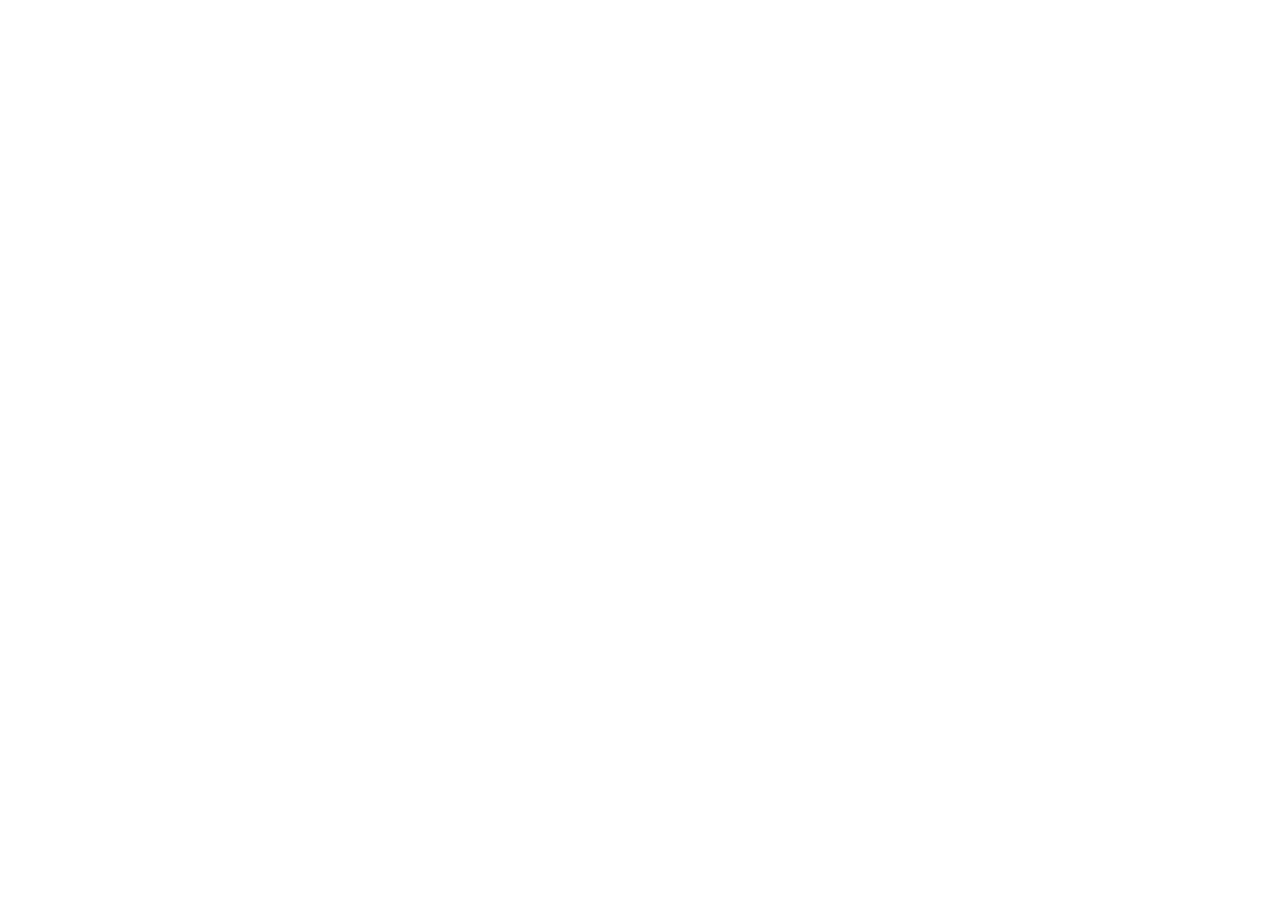
==== index.html @ 88cebae1 "Add lang tags for pages" ====
<!DOCTYPE HTML>
<html lang="en">
	<head>
		<meta charset="UTF-8">
		<link rel="stylesheet" href="https://fonts.googleapis.com/css?family=Work+Sans">
		<meta name="viewport" content="width=device-width, initial-scale=1.0">
		<link rel="shortcut icon" type="image/x-icon" href="/favicon.ico">
		<meta name="keywords" content="Eetu, Rantanen, Eetu Rantanen">
		<meta name="description" content="Sivustoa rakennetaan / Under construction">
		<meta name="author" content="Eetu Rantanen">
		<title>Eetu Rantanen</title>

		<style>
			html, body {
				font-family: 'Work Sans', sans-serif;
				text-align: center;
				color: black;
				height: 100%;
				margin: 0;
			}

			p {
				size: 20px;
			}

			h1 {
				size: 60px;
			}

			img {
				width: 100%;
				max-width: 512px;
			}

			.full-height {
				position: relative;
				height: 100%;
				margin: 0px auto;
			}

			.center {
				position: absolute;
				width: 100%;
				top: 50%;
				left: 50%;
				transform: translate(-50%,-50%);
			}
		</style>
	</head>

	<body>
		<script>
			// Direct all users whose browser isn't set to Finnish to the English language version of the site.
			const lang = (navigator.language.toLowerCase().substring(0,2) === "fi" ? "fi" : "en")
			location.replace("https://www.erantanen.com/" + lang + "/")
		</script>
		<noscript>
			<!-- If the user disabled JavaScript and doesn't get redirected, then show the rest of the page. -->
			<div class="full-height">
				<div class="center">
					<h1>We'll be right back up!</h1>
					<p>You seem to have JavaScript disabled. Please enable it to fully use this site.</p>
					<p>Proceed to <a href="https://www.erantanen.com/en/">English version</a> or <a href="https://www.erantanen.com/en/">Finnish version</a> of the page.</p>
					<img src="/img/temp.png" alt="logo">
				</div>
			</div>
		</noscript>
	</body>
</html>
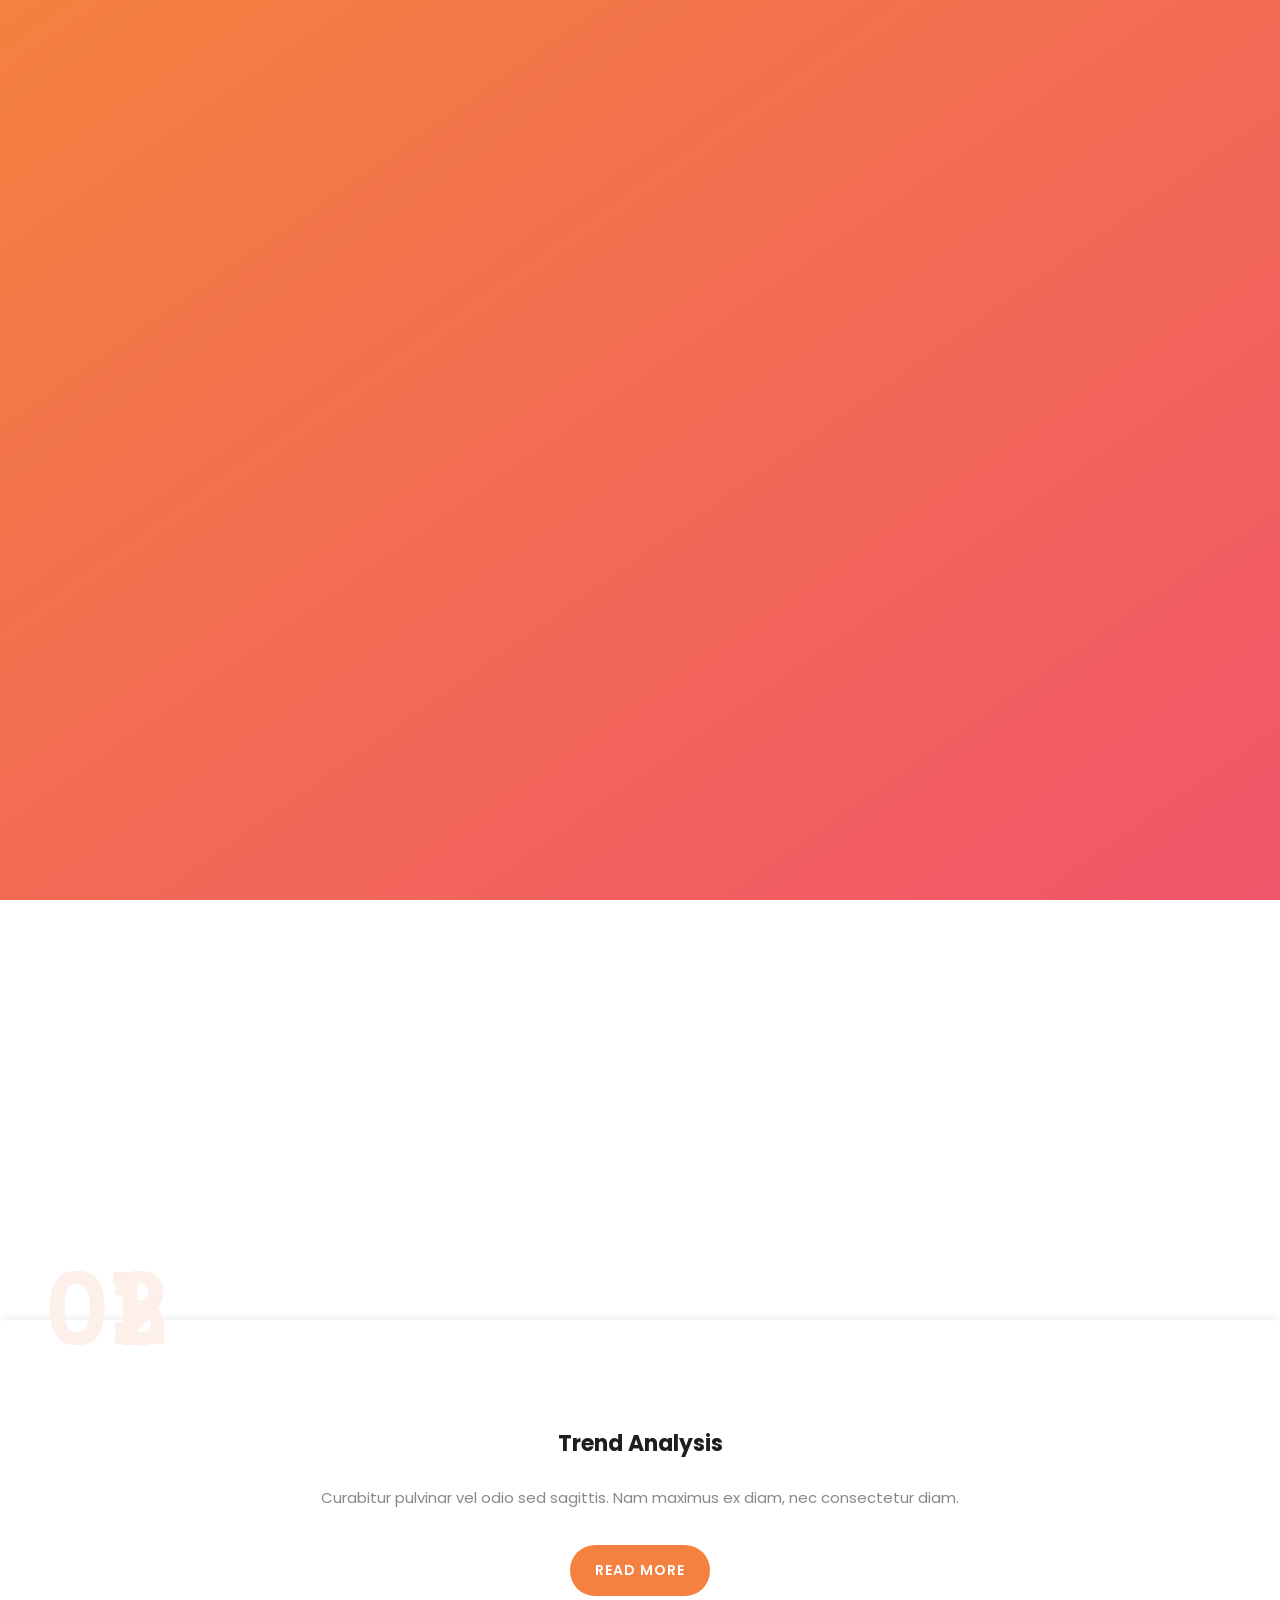
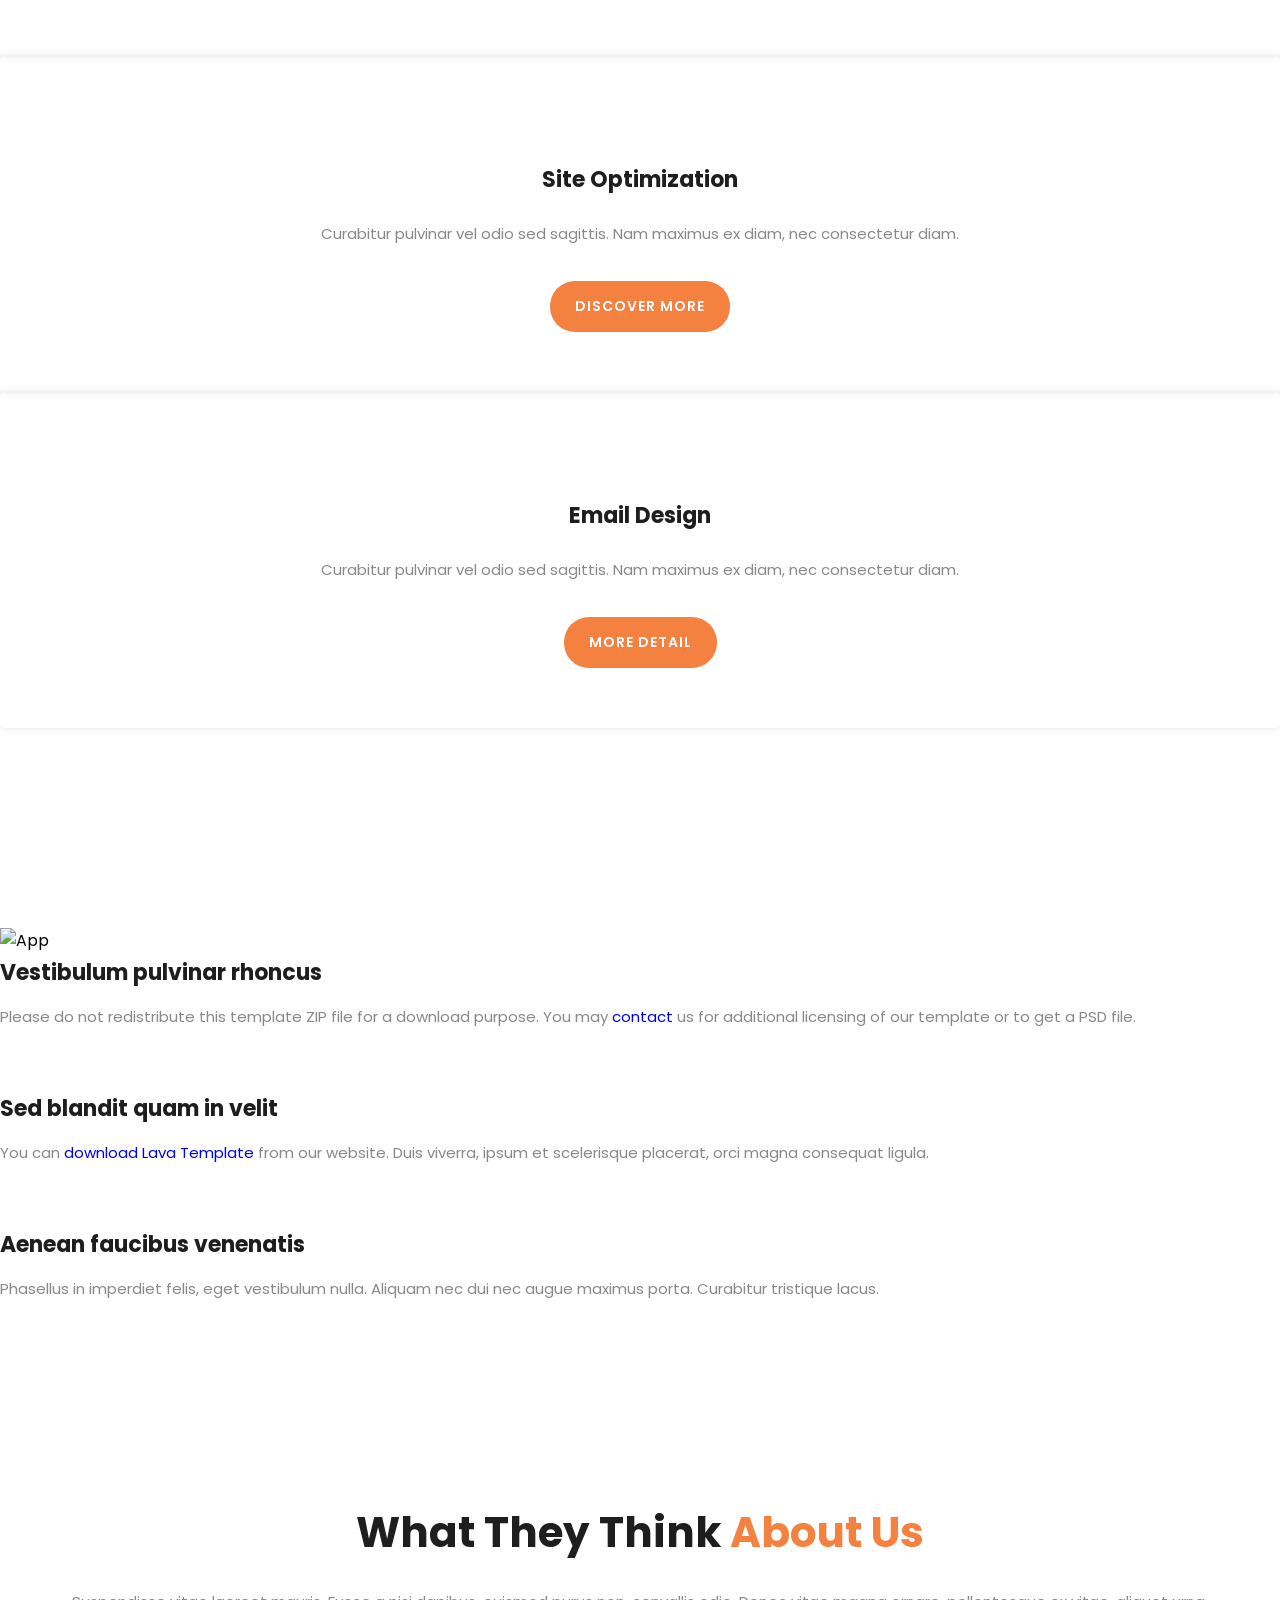
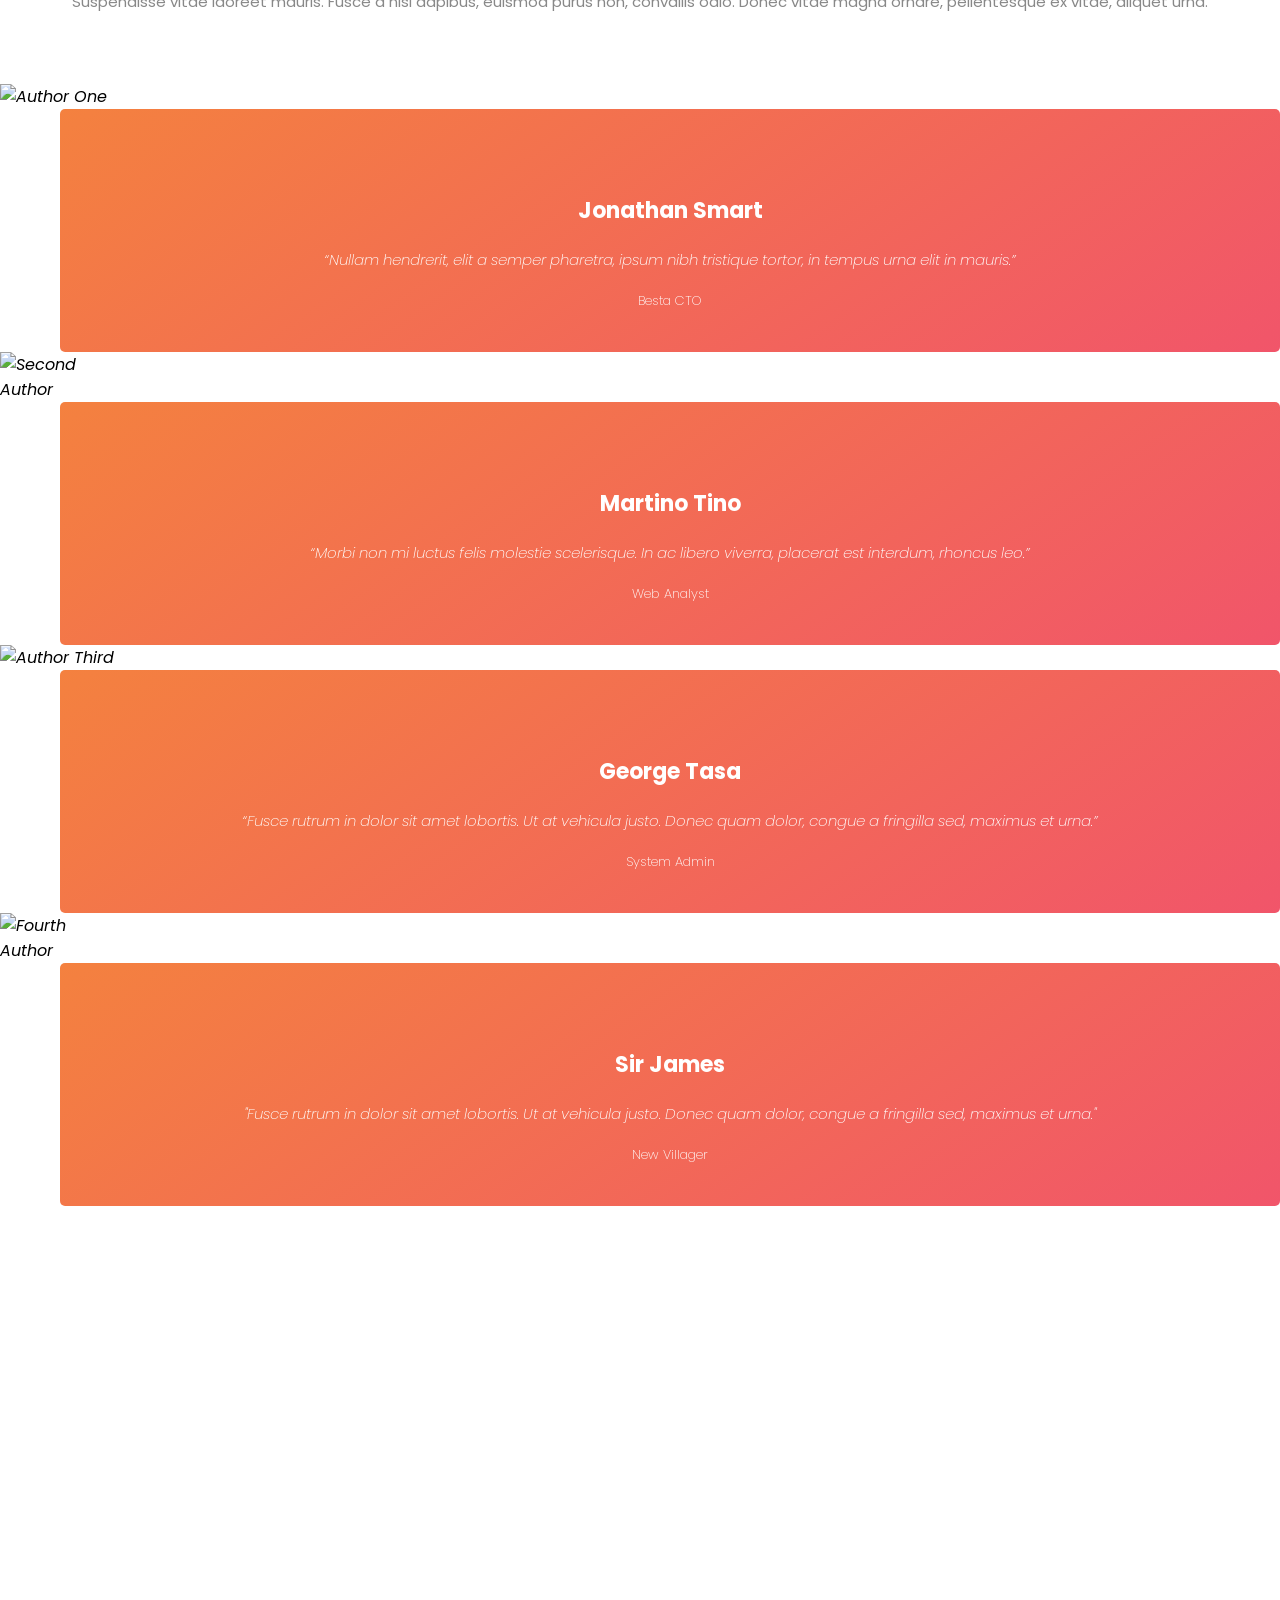
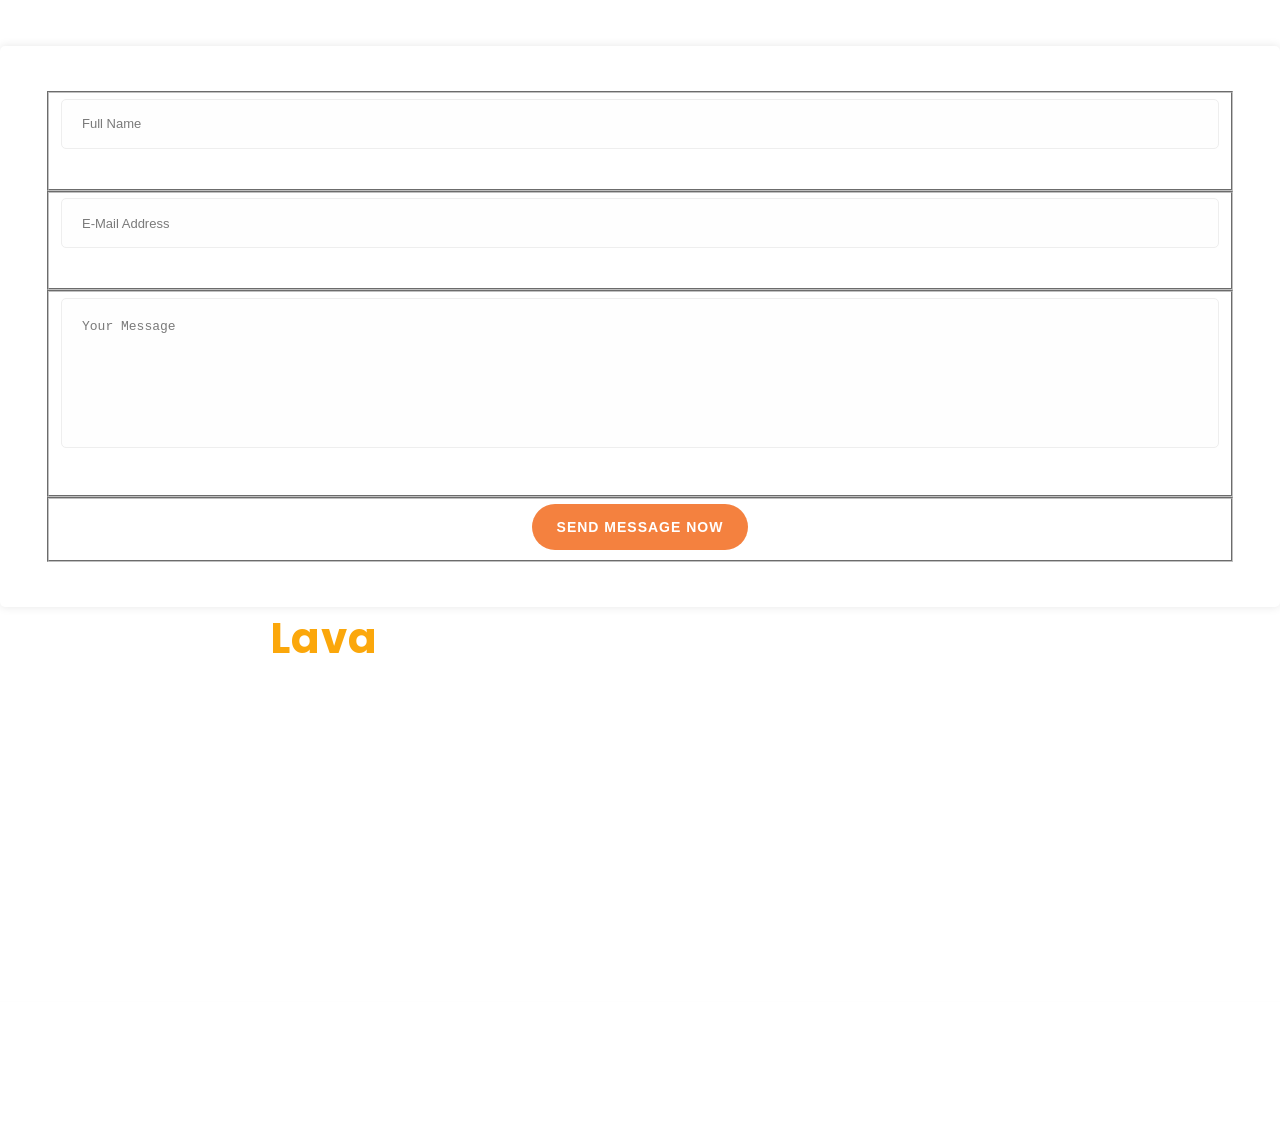
==== commit de0976bc: "Update temporary site assets" ====
--- a/index.html
+++ b/index.html
@@ -1,69 +1,380 @@
-<!DOCTYPE HTML>
+<!DOCTYPE html>
 <html lang="en">
-	<head>
-		<meta charset="UTF-8">
-		<link rel="stylesheet" href="https://fonts.googleapis.com/css?family=Work+Sans">
-		<meta name="viewport" content="width=device-width, initial-scale=1.0">
-		<link rel="shortcut icon" type="image/x-icon" href="/favicon.ico">
-		<meta name="keywords" content="Eetu, Rantanen, Eetu Rantanen">
-		<meta name="description" content="Sivustoa rakennetaan / Under construction">
-		<meta name="author" content="Eetu Rantanen">
-		<title>Eetu Rantanen</title>
-
-		<style>
-			html, body {
-				font-family: 'Work Sans', sans-serif;
-				text-align: center;
-				color: black;
-				height: 100%;
-				margin: 0;
-			}
-
-			p {
-				size: 20px;
-			}
-
-			h1 {
-				size: 60px;
-			}
-
-			img {
-				width: 100%;
-				max-width: 512px;
-			}
-
-			.full-height {
-				position: relative;
-				height: 100%;
-				margin: 0px auto;
-			}
-
-			.center {
-				position: absolute;
-				width: 100%;
-				top: 50%;
-				left: 50%;
-				transform: translate(-50%,-50%);
-			}
-		</style>
-	</head>
-
-	<body>
-		<script>
-			// Direct all users whose browser isn't set to Finnish to the English language version of the site.
-			const lang = (navigator.language.toLowerCase().substring(0,2) === "fi" ? "fi" : "en")
-			location.replace("https://www.erantanen.com/" + lang + "/")
-		</script>
-		<noscript>
-			<!-- If the user disabled JavaScript and doesn't get redirected, then show the rest of the page. -->
-			<div class="full-height">
-				<div class="center">
-					<h1>We'll be right back up!</h1>
-					<p>You seem to have JavaScript disabled. Please enable it to fully use this site.</p>
-					<p>Proceed to <a href="https://www.erantanen.com/en/">English version</a> or <a href="https://www.erantanen.com/en/">Finnish version</a> of the page.</p>
-					<img src="/img/temp.png" alt="logo">
-				</div>
-			</div>
-		</noscript>
-	</body>
-</html>
+
+<head>
+
+    <meta charset="utf-8">
+    <meta name="viewport" content="width=device-width, initial-scale=1, shrink-to-fit=no">
+    <meta name="description" content="">
+    <meta name="author" content="TemplateMo">
+    <link href="https://fonts.googleapis.com/css?family=Poppins:100,200,300,400,500,600,700,800,900&display=swap" rel="stylesheet">
+
+    <title>Eetu Rantanen</title>
+<!--
+
+Lava Landing Page
+
+https://templatemo.com/tm-540-lava-landing-page
+
+-->
+
+    <!-- Additional CSS Files -->
+    <link rel="stylesheet" type="text/css" href="assets/css/bootstrap.min.css">
+
+    <!-- <link rel="stylesheet" type="text/css" href="assets/css/font-awesome.css"> -->
+
+    <link rel="stylesheet" href="assets/css/templatemo-lava.css">
+
+    <link rel="stylesheet" href="assets/css/owl-carousel.css">
+
+</head>
+
+<body>
+
+    <!-- ***** Preloader Start ***** -->
+    <div id="preloader">
+        <div class="jumper">
+            <div></div>
+            <div></div>
+            <div></div>
+        </div>
+    </div>
+    <!-- ***** Preloader End ***** -->
+
+
+    <!-- ***** Header Area Start ***** -->
+    <header class="header-area header-sticky">
+        <div class="container">
+            <div class="row">
+                <div class="col-12">
+                    <nav class="main-nav">
+                        <!-- ***** Logo Start ***** -->
+                        <a href="index.html" class="logo">
+                            Lava
+                        </a>
+                        <!-- ***** Logo End ***** -->
+                        <!-- ***** Menu Start ***** -->
+                        <ul class="nav">
+                            <li class="scroll-to-section"><a href="#welcome" class="menu-item">Home</a></li>
+                            <li class="scroll-to-section"><a href="#about" class="menu-item">About</a></li>
+                            <li class="scroll-to-section"><a href="#testimonials" class="menu-item">Testimonials</a>
+                            </li>
+                            <li class="submenu">
+                                <a href="javascript:;">Drop Down</a>
+                                <ul>
+                                    <li><a href="" class="menu-item">About Us</a></li>
+                                    <li><a href="" class="menu-item">Features</a></li>
+                                    <li><a href="" class="menu-item">FAQ's</a></li>
+                                    <li><a href="" class="menu-item">Blog</a></li>
+                                </ul>
+                            </li>
+                            <li class="scroll-to-section"><a href="#contact-us" class="menu-item">Contact Us</a></li>
+                        </ul>
+                        <a class='menu-trigger'>
+                            <span>Menu</span>
+                        </a>
+                        <!-- ***** Menu End ***** -->
+                    </nav>
+                </div>
+            </div>
+        </div>
+    </header>
+    <!-- ***** Header Area End ***** -->
+
+
+    <!-- ***** Welcome Area Start ***** -->
+    <div class="welcome-area" id="welcome">
+
+        <!-- ***** Header Text Start ***** -->
+        <div class="header-text">
+            <div class="container">
+                <div class="row">
+                    <div class="left-text col-lg-6 col-md-12 col-sm-12 col-xs-12"
+                        data-scroll-reveal="enter left move 30px over 0.6s after 0.4s">
+                        <h1>The website is being <em>updated</em></h1>
+                        <p>In the meantime, we've got this "placeholder oddity" here. We'll be up and running in a few hours!</p>
+                    </div>
+                </div>
+            </div>
+        </div>
+        <!-- ***** Header Text End ***** -->
+    </div>
+    <!-- ***** Welcome Area End ***** -->
+
+    <!-- ***** Features Big Item Start ***** -->
+    <section class="section" id="about">
+        <div class="container">
+            <div class="row">
+                <div class="col-lg-4 col-md-6 col-sm-12 col-xs-12"
+                    data-scroll-reveal="enter left move 30px over 0.6s after 0.4s">
+                    <div class="features-item">
+                        <div class="features-icon">
+                            <h2>01</h2>
+                            <img src="assets/images/features-icon-1.png" alt="">
+                            <h4>Trend Analysis</h4>
+                            <p>Curabitur pulvinar vel odio sed sagittis. Nam maximus ex diam, nec consectetur diam.</p>
+                            <a href="#testimonials" class="main-button">
+                                Read More
+                            </a>
+                        </div>
+                    </div>
+                </div>
+                <div class="col-lg-4 col-md-6 col-sm-12 col-xs-12"
+                    data-scroll-reveal="enter bottom move 30px over 0.6s after 0.4s">
+                    <div class="features-item">
+                        <div class="features-icon">
+                            <h2>02</h2>
+                            <img src="assets/images/features-icon-2.png" alt="">
+                            <h4>Site Optimization</h4>
+                            <p>Curabitur pulvinar vel odio sed sagittis. Nam maximus ex diam, nec consectetur diam.</p>
+                            <a href="#testimonials" class="main-button">
+                                Discover More
+                            </a>
+                        </div>
+                    </div>
+                </div>
+                <div class="col-lg-4 col-md-6 col-sm-12 col-xs-12"
+                    data-scroll-reveal="enter right move 30px over 0.6s after 0.4s">
+                    <div class="features-item">
+                        <div class="features-icon">
+                            <h2>03</h2>
+                            <img src="assets/images/features-icon-3.png" alt="">
+                            <h4>Email Design</h4>
+                            <p>Curabitur pulvinar vel odio sed sagittis. Nam maximus ex diam, nec consectetur diam.</p>
+                            <a href="#testimonials" class="main-button">
+                                More Detail
+                            </a>
+                        </div>
+                    </div>
+                </div>
+            </div>
+        </div>
+    </section>
+    <!-- ***** Features Big Item End ***** -->
+
+    <div class="left-image-decor"></div>
+
+    <!-- ***** Features Big Item Start ***** -->
+    <section class="section" id="promotion">
+        <div class="container">
+            <div class="row">
+                <div class="left-image col-lg-5 col-md-12 col-sm-12 mobile-bottom-fix-big"
+                    data-scroll-reveal="enter left move 30px over 0.6s after 0.4s">
+                    <img src="assets/images/left-image.png" class="rounded img-fluid d-block mx-auto" alt="App">
+                </div>
+                <div class="right-text offset-lg-1 col-lg-6 col-md-12 col-sm-12 mobile-bottom-fix">
+                    <ul>
+                        <li data-scroll-reveal="enter right move 30px over 0.6s after 0.4s">
+                            <img src="assets/images/about-icon-01.png" alt="">
+                            <div class="text">
+                                <h4>Vestibulum pulvinar rhoncus</h4>
+                                <p>Please do not redistribute this template ZIP file for a download purpose. You may <a
+                                rel="nofollow" href="https://templatemo.com/contact" target="_parent">contact</a> us for
+                            additional licensing of our template or to get a PSD file.</p>
+                            </div>
+                        </li>
+                        <li data-scroll-reveal="enter right move 30px over 0.6s after 0.5s">
+                            <img src="assets/images/about-icon-02.png" alt="">
+                            <div class="text">
+                                <h4>Sed blandit quam in velit</h4>
+                                <p>You can <a rel="nofollow"
+                                        href="https://templatemo.com/tm-540-lava-landing-page">download Lava
+                                        Template</a> from our website. Duis viverra, ipsum et scelerisque placerat, orci
+                                    magna consequat ligula.</p>
+                            </div>
+                        </li>
+                        <li data-scroll-reveal="enter right move 30px over 0.6s after 0.6s">
+                            <img src="assets/images/about-icon-03.png" alt="">
+                            <div class="text">
+                                <h4>Aenean faucibus venenatis</h4>
+                                <p>Phasellus in imperdiet felis, eget vestibulum nulla. Aliquam nec dui nec augue
+                                    maximus porta. Curabitur tristique lacus.</p>
+                            </div>
+                        </li>
+                    </ul>
+                </div>
+            </div>
+        </div>
+    </section>
+    <!-- ***** Features Big Item End ***** -->
+
+    <div class="right-image-decor"></div>
+
+    <!-- ***** Testimonials Starts ***** -->
+    <section class="section" id="testimonials">
+        <div class="container">
+            <div class="row">
+                <div class="col-lg-8 offset-lg-2">
+                    <div class="center-heading">
+                        <h2>What They Think <em>About Us</em></h2>
+                        <p>Suspendisse vitae laoreet mauris. Fusce a nisi dapibus, euismod purus non, convallis odio.
+                            Donec vitae magna ornare, pellentesque ex vitae, aliquet urna.</p>
+                    </div>
+                </div>
+                <div class="col-lg-10 col-md-12 col-sm-12 mobile-bottom-fix-big"
+                    data-scroll-reveal="enter left move 30px over 0.6s after 0.4s">
+                    <div class="owl-carousel owl-theme">
+                        <div class="item service-item">
+                            <div class="author">
+                                <i><img src="assets/images/testimonial-author-1.png" alt="Author One"></i>
+                            </div>
+                            <div class="testimonial-content">
+                                <ul class="stars">
+                                    <li><i class="fa fa-star"></i></li>
+                                    <li><i class="fa fa-star"></i></li>
+                                    <li><i class="fa fa-star"></i></li>
+                                    <li><i class="fa fa-star"></i></li>
+                                    <li><i class="fa fa-star"></i></li>
+                                </ul>
+                                <h4>Jonathan Smart</h4>
+                                <p>“Nullam hendrerit, elit a semper pharetra, ipsum nibh tristique tortor, in tempus
+                                    urna elit in mauris.”</p>
+                                <span>Besta CTO</span>
+                            </div>
+                        </div>
+                        <div class="item service-item">
+                            <div class="author">
+                                <i><img src="assets/images/testimonial-author-1.png" alt="Second Author"></i>
+                            </div>
+                            <div class="testimonial-content">
+                                <ul class="stars">
+                                    <li><i class="fa fa-star"></i></li>
+                                    <li><i class="fa fa-star"></i></li>
+                                    <li><i class="fa fa-star"></i></li>
+                                    <li><i class="fa fa-star"></i></li>
+                                    <li><i class="fa fa-star"></i></li>
+                                </ul>
+                                <h4>Martino Tino</h4>
+                                <p>“Morbi non mi luctus felis molestie scelerisque. In ac libero viverra, placerat est
+                                    interdum, rhoncus leo.”</p>
+                                <span>Web Analyst</span>
+                            </div>
+                        </div>
+                        <div class="item service-item">
+                            <div class="author">
+                                <i><img src="assets/images/testimonial-author-1.png" alt="Author Third"></i>
+                            </div>
+                            <div class="testimonial-content">
+                                <ul class="stars">
+                                    <li><i class="fa fa-star"></i></li>
+                                    <li><i class="fa fa-star"></i></li>
+                                    <li><i class="fa fa-star"></i></li>
+                                </ul>
+                                <h4>George Tasa</h4>
+                                <p>“Fusce rutrum in dolor sit amet lobortis. Ut at vehicula justo. Donec quam dolor,
+                                    congue a fringilla sed, maximus et urna.”</p>
+                                <span>System Admin</span>
+                            </div>
+                        </div>
+                        <div class="item service-item">
+                            <div class="author">
+                                <i><img src="assets/images/testimonial-author-1.png" alt="Fourth Author"></i>
+                            </div>
+                            <div class="testimonial-content">
+                                <ul class="stars">
+                                    <li><i class="fa fa-star"></i></li>
+                                    <li><i class="fa fa-star"></i></li>
+                                    <li><i class="fa fa-star"></i></li>
+                                    <li><i class="fa fa-star"></i></li>
+                                </ul>
+                                <h4>Sir James</h4>
+                                <p>"Fusce rutrum in dolor sit amet lobortis. Ut at vehicula justo. Donec quam dolor,
+                                    congue a fringilla sed, maximus et urna."</p>
+                                <span>New Villager</span>
+                            </div>
+                        </div>
+                    </div>
+                </div>
+            </div>
+        </div>
+    </section>
+    <!-- ***** Testimonials Ends ***** -->
+
+
+    <!-- ***** Footer Start ***** -->
+    <footer id="contact-us">
+        <div class="container">
+            <div class="footer-content">
+                <div class="row">
+                    <!-- ***** Contact Form Start ***** -->
+                    <div class="col-lg-6 col-md-12 col-sm-12">
+                        <div class="contact-form">
+                            <form id="contact" action="" method="post">
+                                <div class="row">
+                                    <div class="col-md-6 col-sm-12">
+                                        <fieldset>
+                                            <input name="name" type="text" id="name" placeholder="Full Name" required=""
+                                                style="background-color: rgba(250,250,250,0.3);">
+                                        </fieldset>
+                                    </div>
+                                    <div class="col-md-6 col-sm-12">
+                                        <fieldset>
+                                            <input name="email" type="text" id="email" placeholder="E-Mail Address"
+                                                required="" style="background-color: rgba(250,250,250,0.3);">
+                                        </fieldset>
+                                    </div>
+                                    <div class="col-lg-12">
+                                        <fieldset>
+                                            <textarea name="message" rows="6" id="message" placeholder="Your Message"
+                                                required="" style="background-color: rgba(250,250,250,0.3);"></textarea>
+                                        </fieldset>
+                                    </div>
+                                    <div class="col-lg-12">
+                                        <fieldset>
+                                            <button type="submit" id="form-submit" class="main-button">Send Message
+                                                Now</button>
+                                        </fieldset>
+                                    </div>
+                                </div>
+                            </form>
+                        </div>
+                    </div>
+                    <!-- ***** Contact Form End ***** -->
+                    <div class="right-content col-lg-6 col-md-12 col-sm-12">
+                        <h2>More About <em>Lava</em></h2>
+                        <p>Phasellus dapibus urna vel lacus accumsan, iaculis eleifend leo auctor. Duis at finibus odio.
+                            Vivamus ut pharetra arcu, in porta metus. Suspendisse blandit pulvinar ligula ut elementum.
+                            <br><br>If you need this contact form to send email to your inbox, you may follow our <a
+                                rel="nofollow" href="https://templatemo.com/contact" target="_parent">contact</a> page
+                            for more detail.</p>
+                        <ul class="social">
+                            <li><a href="https://fb.com/templatemo"><i class="fa fa-facebook"></i></a></li>
+                            <li><a href="#"><i class="fa fa-twitter"></i></a></li>
+                            <li><a href="#"><i class="fa fa-linkedin"></i></a></li>
+                            <li><a href="#"><i class="fa fa-rss"></i></a></li>
+                            <li><a href="#"><i class="fa fa-dribbble"></i></a></li>
+                        </ul>
+                    </div>
+                </div>
+            </div>
+            <div class="row">
+                <div class="col-lg-12">
+                    <div class="sub-footer">
+                        <p>Copyright &copy; 2020 Lava Landing Page
+
+                        | Designed by <a rel="nofollow" href="https://templatemo.com">TemplateMo</a></p>
+                    </div>
+                </div>
+            </div>
+        </div>
+    </footer>
+
+    <!-- jQuery -->
+    <script src="assets/js/jquery-2.1.0.min.js"></script>
+
+    <!-- Bootstrap -->
+    <script src="assets/js/popper.js"></script>
+    <script src="assets/js/bootstrap.min.js"></script>
+
+    <!-- Plugins -->
+    <script src="assets/js/owl-carousel.js"></script>
+    <script src="assets/js/scrollreveal.min.js"></script>
+    <script src="assets/js/waypoints.min.js"></script>
+    <script src="assets/js/jquery.counterup.min.js"></script>
+    <script src="assets/js/imgfix.min.js"></script>
+
+    <!-- Global Init -->
+    <script src="assets/js/custom.js"></script>
+
+</body>
+</html>
--- a/assets/css/templatemo-lava.css
+++ b/assets/css/templatemo-lava.css
@@ -0,0 +1,1236 @@
+/*
+
+Lava Landing Page
+
+https://templatemo.com/tm-540-lava-landing-page
+
+*/
+
+/* ---------------------------------------------
+Table of contents
+------------------------------------------------
+01. font & reset css
+02. reset
+03. global styles
+04. header
+05. welcome
+06. features
+07. testimonials
+08. contact
+09. footer
+10. preloader
+
+--------------------------------------------- */
+/* 
+---------------------------------------------
+font & reset css
+--------------------------------------------- 
+*/
+@import url("https://fonts.googleapis.com/css?family=Poppins:100,200,300,400,500,600,700,800,900");
+/* 
+---------------------------------------------
+reset
+--------------------------------------------- 
+*/
+html, body, div, span, applet, object, iframe, h1, h2, h3, h4, h5, h6, p, blockquote, div
+pre, a, abbr, acronym, address, big, cite, code, del, dfn, em, font, img, ins, kbd, q,
+s, samp, small, strike, strong, sub, sup, tt, var, b, u, i, center, dl, dt, dd, ol, ul, li,
+figure, header, nav, section, article, aside, footer, figcaption {
+  margin: 0;
+  padding: 0;
+  border: 0;
+  outline: 0;
+}
+
+.clearfix:after {
+  content: ".";
+  display: block;
+  clear: both;
+  visibility: hidden;
+  line-height: 0;
+  height: 0;
+}
+
+.clearfix {
+  display: inline-block;
+}
+
+html[xmlns] .clearfix {
+  display: block;
+}
+
+* html .clearfix {
+  height: 1%;
+}
+
+ul, li {
+  padding: 0;
+  margin: 0;
+  list-style: none;
+}
+
+header, nav, section, article, aside, footer, hgroup {
+  display: block;
+}
+
+* {
+  box-sizing: border-box;
+}
+
+html, body {
+  font-family: 'Poppins', sans-serif;
+  font-weight: 400;
+  background-color: #fff;
+  font-size: 16px;
+  -ms-text-size-adjust: 100%;
+  -webkit-font-smoothing: antialiased;
+  -moz-osx-font-smoothing: grayscale;
+}
+
+a {
+  text-decoration: none !important;
+}
+
+h1, h2, h3, h4, h5, h6 {
+  margin-top: 0px;
+  margin-bottom: 0px;
+}
+
+ul {
+  margin-bottom: 0px;
+}
+
+p {
+  font-size: 15px;
+  line-height: 25px;
+  color: #888;
+}
+
+/* 
+---------------------------------------------
+global styles
+--------------------------------------------- 
+*/
+html,
+body {
+  background: #fff;
+  font-family: 'Poppins', sans-serif;
+}
+
+::selection {
+  background: #f1556a;
+  color: #fff;
+}
+
+::-moz-selection {
+  background: #f1556a;
+  color: #fff;
+}
+
+@media (max-width: 991px) {
+  html, body {
+    overflow-x: hidden;
+  }
+  .mobile-top-fix {
+    margin-top: 30px;
+    margin-bottom: 0px;
+  }
+  .mobile-bottom-fix {
+    margin-bottom: 30px;
+  }
+  .mobile-bottom-fix-big {
+    margin-bottom: 60px;
+  }
+}
+
+a.main-button-slider {
+  font-size: 14px;
+  border-radius: 25px;
+  padding: 15px 25px;
+  background-color: #fba70b;
+  text-transform: uppercase;
+  color: #fff;
+  font-weight: 600;
+  letter-spacing: 1px;
+  -webkit-transition: all 0.3s ease 0s;
+  -moz-transition: all 0.3s ease 0s;
+  -o-transition: all 0.3s ease 0s;
+  transition: all 0.3s ease 0s;
+}
+
+a.main-button-slider:hover {
+  background-color: #f1556a;
+}
+
+a.main-button {
+  font-size: 14px;
+  border-radius: 25px;
+  padding: 15px 25px;
+  background-color: #f4813f;
+  text-transform: uppercase;
+  color: #fff;
+  font-weight: 600;
+  letter-spacing: 1px;
+  -webkit-transition: all 0.3s ease 0s;
+  -moz-transition: all 0.3s ease 0s;
+  -o-transition: all 0.3s ease 0s;
+  transition: all 0.3s ease 0s;
+}
+
+a.main-button:hover {
+  background-color: #f1556a;
+}
+
+button.main-button {
+  outline: none;
+  border: none;
+  cursor: pointer;
+  font-size: 14px;
+  border-radius: 25px;
+  padding: 15px 25px;
+  background-color: #f4813f;
+  text-transform: uppercase;
+  color: #fff;
+  font-weight: 600;
+  letter-spacing: 1px;
+  -webkit-transition: all 0.3s ease 0s;
+  -moz-transition: all 0.3s ease 0s;
+  -o-transition: all 0.3s ease 0s;
+  transition: all 0.3s ease 0s;
+}
+
+button.main-button:hover {
+  background-color: #f1556a;
+}
+
+
+.center-heading {
+  margin-bottom: 70px;
+}
+
+.center-heading h2 {
+  margin-top: 0px;
+  text-align: center;
+  font-size: 42px;
+  font-weight: 700;
+  color: #1e1e1e;
+  margin-bottom: 25px;
+}
+
+.center-heading h2 em {
+  font-style: normal;
+  color: #f4813f;
+}
+
+.center-heading p {
+  font-size: 15px;
+  color: #888;
+  text-align: center;
+}
+
+
+/* 
+---------------------------------------------
+header
+--------------------------------------------- 
+*/
+
+.background-header {
+  background-color: #fff;
+  height: 80px!important;
+  position: fixed!important;
+  top: 0px;
+  left: 0px;
+  right: 0px;
+  box-shadow: 0px 0px 10px rgba(0,0,0,0.15)!important;
+}
+
+.background-header .logo,
+.background-header .main-nav .nav li a {
+  color: #1e1e1e!important;
+}
+
+.background-header .main-nav .nav li:hover a {
+  color: #fba70b!important;
+}
+
+.background-header .nav li a.active {
+  color: #fba70b!important;
+}
+
+.header-area {
+  position: absolute;
+  top: 0px;
+  left: 0px;
+  right: 0px;
+  z-index: 100;
+  height: 100px;
+  -webkit-transition: all .5s ease 0s;
+  -moz-transition: all .5s ease 0s;
+  -o-transition: all .5s ease 0s;
+  transition: all .5s ease 0s;
+}
+
+.header-area .main-nav {
+  min-height: 80px;
+  background: transparent;
+}
+
+.header-area .main-nav .logo {
+  line-height: 80px;
+  color: #191a20;
+  font-size: 28px;
+  font-weight: 700;
+  text-transform: uppercase;
+  letter-spacing: 2px;
+  float: left;
+  -webkit-transition: all 0.3s ease 0s;
+  -moz-transition: all 0.3s ease 0s;
+  -o-transition: all 0.3s ease 0s;
+  transition: all 0.3s ease 0s;
+}
+
+
+.header-area .main-nav .nav {
+  float: left;
+  margin-top: 27px;
+  margin-left: 15%;
+  margin-right: 0px;
+  background-color: #fff;
+  padding: 0px 20px;
+  -webkit-transition: all 0.3s ease 0s;
+  -moz-transition: all 0.3s ease 0s;
+  -o-transition: all 0.3s ease 0s;
+  transition: all 0.3s ease 0s;
+  position: relative;
+  z-index: 999;
+}
+
+.header-area .main-nav .nav li {
+  padding-left: 20px;
+  padding-right: 20px;
+}
+
+.header-area .main-nav .nav li:last-child {
+  padding-right: 0px;
+}
+
+.header-area .main-nav .nav li a {
+  display: block;
+  font-weight: 500;
+  font-size: 13px;
+  color: #7a7a7a;
+  text-transform: uppercase;
+  -webkit-transition: all 0.3s ease 0s;
+  -moz-transition: all 0.3s ease 0s;
+  -o-transition: all 0.3s ease 0s;
+  transition: all 0.3s ease 0s;
+  height: 40px;
+  line-height: 40px;
+  border: transparent;
+  letter-spacing: 1px;
+}
+
+.header-area .main-nav .nav li:hover a {
+  color: #fba70b;
+}
+
+.header-area .main-nav .nav li.submenu {
+  position: relative;
+  padding-right: 35px;
+}
+
+.header-area .main-nav .nav li.submenu:after {
+  font-family: FontAwesome;
+  content: "\f107";
+  font-size: 12px;
+  color: #7a7a7a;
+  position: absolute;
+  right: 18px;
+  top: 12px;
+}
+
+.header-area .main-nav .nav li.submenu ul {
+  position: absolute;
+  width: 200px;
+  box-shadow: 0 2px 28px 0 rgba(0, 0, 0, 0.06);
+  overflow: hidden;
+  top: 40px;
+  opacity: 0;
+  transform: translateY(-2em);
+  visibility: hidden;
+  z-index: -1;
+  transition: all 0.3s ease-in-out 0s, visibility 0s linear 0.3s, z-index 0s linear 0.01s;
+}
+
+.header-area .main-nav .nav li.submenu ul li {
+  margin-left: 0px;
+  padding-left: 0px;
+  padding-right: 0px;
+}
+
+.header-area .main-nav .nav li.submenu ul li a {
+  display: block;
+  background: #fff;
+  color: #7a7a7a!important;
+  padding-left: 20px;
+  height: 40px;
+  line-height: 40px;
+  -webkit-transition: all 0.3s ease 0s;
+  -moz-transition: all 0.3s ease 0s;
+  -o-transition: all 0.3s ease 0s;
+  transition: all 0.3s ease 0s;
+  position: relative;
+  font-size: 13px;
+  border-bottom: 1px solid #f5f5f5;
+}
+
+.header-area .main-nav .nav li.submenu ul li a:before {
+  content: '';
+  position: absolute;
+  width: 0px;
+  height: 40px;
+  left: 0px;
+  top: 0px;
+  bottom: 0px;
+  -webkit-transition: all 0.3s ease 0s;
+  -moz-transition: all 0.3s ease 0s;
+  -o-transition: all 0.3s ease 0s;
+  transition: all 0.3s ease 0s;
+  background: #fba70b;
+}
+
+.header-area .main-nav .nav li.submenu ul li a:hover {
+  background: #fff;
+  color: #fba70b!important;
+  padding-left: 25px;
+}
+
+.header-area .main-nav .nav li.submenu ul li a:hover:before {
+  width: 3px;
+}
+
+.header-area .main-nav .nav li.submenu:hover ul {
+  visibility: visible;
+  opacity: 1;
+  z-index: 1;
+  transform: translateY(0%);
+  transition-delay: 0s, 0s, 0.3s;
+}
+
+.header-area .main-nav .menu-trigger {
+  cursor: pointer;
+  display: block;
+  position: absolute;
+  top: 23px;
+  width: 32px;
+  height: 40px;
+  text-indent: -9999em;
+  z-index: 99;
+  right: 40px;
+  display: none;
+}
+
+.header-area .main-nav .menu-trigger span,
+.header-area .main-nav .menu-trigger span:before,
+.header-area .main-nav .menu-trigger span:after {
+  -moz-transition: all 0.4s;
+  -o-transition: all 0.4s;
+  -webkit-transition: all 0.4s;
+  transition: all 0.4s;
+  background-color: #1e1e1e;
+  display: block;
+  position: absolute;
+  width: 30px;
+  height: 2px;
+  left: 0;
+}
+
+.background-header .main-nav .menu-trigger span,
+.background-header .main-nav .menu-trigger span:before,
+.background-header .main-nav .menu-trigger span:after {
+  background-color: #1e1e1e;
+}
+
+.header-area .main-nav .menu-trigger span:before,
+.header-area .main-nav .menu-trigger span:after {
+  -moz-transition: all 0.4s;
+  -o-transition: all 0.4s;
+  -webkit-transition: all 0.4s;
+  transition: all 0.4s;
+  background-color: #1e1e1e;
+  display: block;
+  position: absolute;
+  width: 30px;
+  height: 2px;
+  left: 0;
+  width: 75%;
+}
+
+.background-header .main-nav .menu-trigger span:before,
+.background-header .main-nav .menu-trigger span:after {
+  background-color: #1e1e1e;
+}
+
+.header-area .main-nav .menu-trigger span:before,
+.header-area .main-nav .menu-trigger span:after {
+  content: "";
+}
+
+.header-area .main-nav .menu-trigger span {
+  top: 16px;
+}
+
+.header-area .main-nav .menu-trigger span:before {
+  -moz-transform-origin: 33% 100%;
+  -ms-transform-origin: 33% 100%;
+  -webkit-transform-origin: 33% 100%;
+  transform-origin: 33% 100%;
+  top: -10px;
+  z-index: 10;
+}
+
+.header-area .main-nav .menu-trigger span:after {
+  -moz-transform-origin: 33% 0;
+  -ms-transform-origin: 33% 0;
+  -webkit-transform-origin: 33% 0;
+  transform-origin: 33% 0;
+  top: 10px;
+}
+
+.header-area .main-nav .menu-trigger.active span,
+.header-area .main-nav .menu-trigger.active span:before,
+.header-area .main-nav .menu-trigger.active span:after {
+  background-color: transparent;
+  width: 100%;
+}
+
+.header-area .main-nav .menu-trigger.active span:before {
+  -moz-transform: translateY(6px) translateX(1px) rotate(45deg);
+  -ms-transform: translateY(6px) translateX(1px) rotate(45deg);
+  -webkit-transform: translateY(6px) translateX(1px) rotate(45deg);
+  transform: translateY(6px) translateX(1px) rotate(45deg);
+  background-color: #1e1e1e;
+}
+
+.background-header .main-nav .menu-trigger.active span:before {
+  background-color: #1e1e1e;
+}
+
+.header-area .main-nav .menu-trigger.active span:after {
+  -moz-transform: translateY(-6px) translateX(1px) rotate(-45deg);
+  -ms-transform: translateY(-6px) translateX(1px) rotate(-45deg);
+  -webkit-transform: translateY(-6px) translateX(1px) rotate(-45deg);
+  transform: translateY(-6px) translateX(1px) rotate(-45deg);
+  background-color: #1e1e1e;
+}
+
+.background-header .main-nav .menu-trigger.active span:after {
+  background-color: #1e1e1e;
+}
+
+.header-area.header-sticky {
+  min-height: 80px;
+}
+
+.header-area.header-sticky .nav {
+  margin-top: 20px !important;
+}
+
+.header-area.header-sticky .nav li a.active {
+  color: #fba70b;
+}
+
+@media (max-width: 1200px) {
+  .header-area .main-nav .nav li {
+    padding-left: 12px;
+    padding-right: 12px;
+  }
+  .header-area .main-nav:before {
+    display: none;
+  }
+}
+
+@media (max-width: 991px) {
+  .logo {
+    text-align: center;
+    float: none!important;
+  }
+  .header-area {
+    background-color: #f7f7f7;
+    padding: 0px 15px;
+    height: 80px;
+    box-shadow: none;
+    text-align: center;
+  }
+  .header-area .container {
+    padding: 0px;
+  }
+  .header-area .logo {
+    margin-left: 30px;
+  }
+  .header-area .menu-trigger {
+    display: block !important;
+  }
+  .header-area .main-nav {
+    overflow: hidden;
+  }
+  .header-area .main-nav .nav {
+    float: none;
+    width: 100%;
+    margin-top: 0px !important;
+    display: none;
+    -webkit-transition: all 0s ease 0s;
+    -moz-transition: all 0s ease 0s;
+    -o-transition: all 0s ease 0s;
+    transition: all 0s ease 0s;
+    margin-left: 0px;
+  }
+  .header-area .main-nav .nav li:first-child {
+    border-top: 1px solid #eee;
+  }
+  .header-area .main-nav .nav li {
+    width: 100%;
+    background: #fff;
+    border-bottom: 1px solid #eee;
+    padding-left: 0px !important;
+    padding-right: 0px !important;
+  }
+  .header-area .main-nav .nav li a {
+    height: 50px !important;
+    line-height: 50px !important;
+    padding: 0px !important;
+    border: none !important;
+    background: #f7f7f7 !important;
+    color: #191a20 !important;
+  }
+  .header-area .main-nav .nav li a:hover {
+    background: #eee !important;
+    color: #fba70b!important;
+  }
+  .header-area .main-nav .nav li.submenu ul {
+    position: relative;
+    visibility: inherit;
+    opacity: 1;
+    z-index: 1;
+    transform: translateY(0%);
+    transition-delay: 0s, 0s, 0.3s;
+    top: 0px;
+    width: 100%;
+    box-shadow: none;
+    height: 0px;
+  }
+  .header-area .main-nav .nav li.submenu ul li a {
+    font-size: 12px;
+    font-weight: 400;
+  }
+  .header-area .main-nav .nav li.submenu ul li a:hover:before {
+    width: 0px;
+  }
+  .header-area .main-nav .nav li.submenu ul.active {
+    height: auto !important;
+  }
+  .header-area .main-nav .nav li.submenu:after {
+    color: #3B566E;
+    right: 25px;
+    font-size: 14px;
+    top: 15px;
+  }
+  .header-area .main-nav .nav li.submenu:hover ul, .header-area .main-nav .nav li.submenu:focus ul {
+    height: 0px;
+  }
+}
+
+@media (min-width: 992px) {
+  .header-area .main-nav .nav {
+    display: flex !important;
+  }
+}
+
+
+/* 
+---------------------------------------------
+welcome
+--------------------------------------------- 
+*/
+.welcome-area {
+  width: 100%;
+  height: 100vh;
+  min-height: 793px;
+  background-image: url(../images/banner-bg.png);
+  background-repeat: no-repeat;
+  background-position: right top;
+}
+
+.welcome-area .header-text .left-text {
+  position: relative;
+  align-self: center;
+  margin-top: 35%;
+  transform: perspective(1px) translateY(-30%) !important;
+}
+
+.welcome-area .header-text h1 {
+  font-weight: 900;
+  font-size: 52px;
+  line-height: 80px;
+  letter-spacing: 1px;
+  margin-bottom: 30px;
+  color: #191a20;
+}
+
+.welcome-area .header-text h1 em {
+  font-style: normal;
+  color: #fba70b;
+}
+
+.welcome-area .header-text p {
+  font-weight: 300;
+  font-size: 17px;
+  color: #7a7a7a;
+  line-height: 30px;
+  letter-spacing: 0.25px;
+  margin-bottom: 40px;
+  position: relative;
+}
+
+@media (max-width: 1420px) {
+  .welcome-area .header-text {
+    width: 70%;
+    margin-left: 5%;
+  }
+}
+
+@media (max-width: 1320px) {
+  .welcome-area .header-text .left-text {
+    margin-top: 50%;
+  }
+  .welcome-area .header-text {
+    width: 50%;
+    margin-left: 5%;
+  }
+}
+
+@media (max-width: 1140px) {
+  .welcome-area {
+    height: auto;
+  }
+  .welcome-area .header-text {       
+    width: 92%;
+    padding-top: 793px;
+  }
+  .welcome-area .header-text .left-text {
+    margin-top: 5%;
+    transform: none !important;
+  }
+}
+@media (max-width: 810px) {
+  .welcome-area {
+    background-size: contain;
+  }
+
+  .welcome-area .header-text {
+    padding-top: 100%;
+    margin-left: 0;
+  }
+    
+  .container-fluid .col-md-12 {
+    margin-right: 0px;
+    padding-right: 0px;
+  }
+}
+
+/*
+---------------------------------------------
+about
+---------------------------------------------
+*/
+
+#about {
+  padding: 100px 0px;
+  position: relative;
+  z-index: 9;
+}
+
+@media (max-width: 992px) {
+  .features-item {
+    margin-bottom: 45px;
+  }
+}
+
+.features-item {
+  border-radius: 5px;
+  padding: 60px 30px;
+  text-align: center;
+  box-shadow: 0px 0px 10px rgba(0,0,0,0.1);
+}
+
+.features-item h2 {
+  z-index: 9;
+  position: absolute;
+  top: 15px;
+  left: 45px;
+  font-size: 100px;
+  font-weight: 600;
+  color: #fdefe9;
+}
+
+.features-item img {
+  z-index: 10;
+  position: relative;
+  max-width: 100%;
+  margin-bottom: 40px;
+}
+
+.features-item h4 {
+  margin-top: 0px;
+  font-size: 22px;
+  color: #1e1e1e;
+  margin-bottom: 25px;
+}
+
+.features-item .main-button {
+  margin-top: 35px;
+  display: inline-block;
+}
+
+
+/*
+---------------------------------------------
+promotion
+---------------------------------------------
+*/
+
+.left-image-decor {
+  background-image: url(../images/left-bg-decor.png);
+  background-repeat: no-repeat;
+  position: absolute;
+  width: 100%;
+  display: inline-block;
+  height: 110%;
+  margin-top: -200px;
+}
+
+#promotion {
+  padding: 100px 0px;
+}
+
+#promotion .left-image {
+  align-self: center;
+}
+
+#promotion .right-text ul {
+  padding: 0;
+  margin: 0;
+}
+
+#promotion .right-text ul li {
+  display: inline-block;
+  margin-bottom: 60px;
+}
+
+#promotion .right-text ul li:last-child {
+  margin-bottom: 0px;
+}
+
+#promotion .right-text img {
+  display: inline-block;
+  float: left;
+  margin-right: 30px;
+}
+
+#promotion .right-text h4 {
+  font-size: 22px;
+  color: #1e1e1e;
+  margin-bottom: 15px;
+  margin-top: 3px;
+}
+
+
+/*
+--------------------------------------------
+testimonials
+--------------------------------------------
+*/
+.right-image-decor {
+  background-image: url(../images/right-bg-decor.png);
+  background-repeat: no-repeat;
+  background-position: right center;
+  position: absolute;
+  width: 100%;
+  display: inline-block;
+  height: 110%;
+  margin-top: -200px;
+}
+
+#testimonials {
+  padding-top: 100px;
+  position: relative;
+  z-index: 9;
+}
+
+#testimonials .item {
+  position: relative;
+}
+
+#testimonials .item .testimonial-content {
+  background: rgb(244,129,63);
+  background: linear-gradient(145deg, rgba(244,129,63,1) 0%, rgba(241,85,106,1) 100%);
+  margin-left: 60px;
+  padding: 40px 30px;
+  text-align: center;
+  border-radius: 5px;
+}
+
+#testimonials .item .testimonial-content ul li {
+  display: inline-block;
+  margin: 0px 1px;
+}
+
+#testimonials .item .testimonial-content ul li i {
+  color: #fff;
+  font-size: 13px;
+}
+
+#testimonials .item .testimonial-content h4 {
+  font-size: 22px;
+  margin-top: 20px;
+  color: #fff;
+}
+
+#testimonials .item .testimonial-content p {
+  color: #fff;
+  font-style: italic;
+  font-weight: 200;
+  margin: 20px 0px 15px 0px;
+}
+
+#testimonials .item .testimonial-content span {
+  color: #fff;
+  font-weight: 200;
+  font-size: 13px;
+}
+
+#testimonials .author img {
+  max-width: 120px;
+  margin-bottom: -60px;
+}
+
+.owl-carousel .owl-nav button.owl-next span {
+  z-index: 10;
+  top: 45%;
+  border-radius: 10px;
+  font-size: 46px;
+  color: #fff;
+  right: -210px;
+  width: 80px;
+  height: 80px;
+  line-height: 80px;
+  text-align: center;
+  display: inline-block;
+  background: rgb(244,129,63);
+  background: linear-gradient(145deg, rgba(244,129,63,1) 0%, rgba(241,85,106,1) 100%);
+  position: absolute;
+}
+
+.owl-carousel .owl-nav button.owl-prev span {
+  z-index: 9;
+  top: 30%;
+  border-radius: 10px;
+  font-size: 46px;
+  color: #fff;
+  right: -150px;
+  width: 80px;
+  height: 80px;
+  line-height: 80px;
+  text-align: center;
+  display: inline-block;
+  background: rgb(244,129,63);
+  background: linear-gradient(145deg, rgba(244,129,63,1) 0%, rgba(241,85,106,1) 100%);
+  position: absolute;
+}
+
+@media screen and (max-width: 1060px) {
+  .owl-carousel .owl-nav {
+    display: none!important;
+  }
+}
+
+/* 
+---------------------------------------------
+footer
+--------------------------------------------- 
+*/
+
+@media (max-width: 992px) {
+  footer {
+    padding-top: 0px!important;
+    margin-top: 0px!important;
+  }
+  .contact-form {
+    margin-bottom: 45px;
+  }
+  footer .right-content {
+    text-align: center;
+  }
+  footer .footer-content {
+    padding: 60px 0px!important;
+  }
+}
+
+footer {
+  margin-top: 200px;
+  padding-top: 120px;
+  background-image: url(../images/footer-bg.png);
+  background-repeat: no-repeat;
+  background-position: center center;
+  background-size: cover;
+  width: 100%;
+}
+
+footer .footer-content {
+  padding: 120px 0px;
+}
+
+.contact-form {
+  position: relative;
+  z-index: 10;
+  padding: 45px;
+  border-radius: 5px;
+  background-color: #fff;
+  box-shadow: 0px 0px 10px rgba(0,0,0,0.1);
+  
+}
+
+footer .right-content {
+  align-self: center;
+}
+
+.contact-form input,
+.contact-form textarea {
+  color: #777;
+  font-size: 13px;
+  border: 1px solid #eee;
+  background-color: #f7f7f7;
+  border-radius: 5px;
+  width: 100%;
+  height: 50px;
+  outline: none;
+  padding-left: 20px;
+  padding-right: 20px;
+  -webkit-appearance: none;
+  -moz-appearance: none;
+  appearance: none;
+  margin-bottom: 30px;
+}
+
+.contact-form textarea {
+  height: 150px;
+  resize: none;
+  padding: 20px;
+}
+
+.contact-form {
+  text-align: center;
+}
+
+.contact-form ::-webkit-input-placeholder { /* Edge */
+  color: #7a7a7a;
+}
+
+.contact-form :-ms-input-placeholder { /* Internet Explorer 10-11 */
+  color: #7a7a7a;
+}
+
+.contact-form ::placeholder {
+  color: #7a7a7a;
+}
+
+.footer-content .right-content {
+  color: #fff;
+}
+
+.footer-content .right-content h2 {
+  margin-top: 0px;
+  margin-bottom: 30px;
+  font-size: 42px;
+  text-transform: capitalize;
+  font-weight: 700;
+  letter-spacing: 1px;
+}
+
+.footer-content .right-content h2 em {
+  font-style: normal;
+  color: #fba70b;
+}
+
+.footer-content .right-content p {
+  color: #FFF;
+}
+
+.footer-content .right-content a {
+  color: #FFF;
+}
+
+.footer-content .right-content a:hover {
+  color: #FC3;
+}
+
+footer .social {
+  overflow: hidden;
+  margin-top: 30px;
+}
+
+footer .social li:first-child {
+  margin-left: 0px;
+}
+
+footer .social li {
+  margin: 0px 7.5px;
+  display: inline-block;
+}
+
+footer .social li a {
+  color: #fff;
+  text-align: center;
+  background-color: transparent;
+  border: 1px solid #fff;
+  width: 44px;
+  height: 44px;
+  line-height: 44px;
+  border-radius: 50%;
+  display: inline-block;
+  font-size: 16px;
+  -webkit-transition: all 0.3s ease 0s;
+  -moz-transition: all 0.3s ease 0s;
+  -o-transition: all 0.3s ease 0s;
+  transition: all 0.3s ease 0s;
+}
+
+footer .social li a:hover {
+  background-color: #fba70b;
+  border-color: #fba70b;
+  color: #fff;
+}
+
+footer .copyright {
+  margin-top: 10px;
+  font-weight: 400;
+  font-size: 15px;
+  color: #4a4a4a;
+  letter-spacing: 0.88px;
+  text-transform: capitalize;
+}
+
+footer .sub-footer {
+  padding: 60px 0px;
+  border-top: 1px solid rgba(250,250,250,0.3);
+  text-align: center;
+}
+
+footer .sub-footer a {
+	color: #FFF;
+}
+
+footer .sub-footer a:hover {
+	color: #FC3;
+}
+
+footer .sub-footer p {
+  color: #fff;
+  font-size: 15px;
+  font-weight: 300;
+  letter-spacing: 0.5px;
+}
+
+@media (max-width: 991px) {
+  footer .copyright {
+    text-align: center;
+  }
+  footer .social {
+    text-align: center;
+  }
+}
+
+/* 
+---------------------------------------------
+preloader
+--------------------------------------------- 
+*/
+#preloader {
+  overflow: hidden;
+  background-image: linear-gradient(145deg, #f4813f 0%, #f1556a 100%);
+  left: 0;
+  right: 0;
+  top: 0;
+  bottom: 0;
+  position: fixed;
+  z-index: 9999;
+  color: #fff;
+}
+
+#preloader .jumper {
+  left: 0;
+  top: 0;
+  right: 0;
+  bottom: 0;
+  display: block;
+  position: absolute;
+  margin: auto;
+  width: 50px;
+  height: 50px;
+}
+
+#preloader .jumper > div {
+  background-color: #fff;
+  width: 10px;
+  height: 10px;
+  border-radius: 100%;
+  -webkit-animation-fill-mode: both;
+  animation-fill-mode: both;
+  position: absolute;
+  opacity: 0;
+  width: 50px;
+  height: 50px;
+  -webkit-animation: jumper 1s 0s linear infinite;
+  animation: jumper 1s 0s linear infinite;
+}
+
+#preloader .jumper > div:nth-child(2) {
+  -webkit-animation-delay: 0.33333s;
+  animation-delay: 0.33333s;
+}
+
+#preloader .jumper > div:nth-child(3) {
+  -webkit-animation-delay: 0.66666s;
+  animation-delay: 0.66666s;
+}
+
+@-webkit-keyframes jumper {
+  0% {
+    opacity: 0;
+    -webkit-transform: scale(0);
+    transform: scale(0);
+  }
+  5% {
+    opacity: 1;
+  }
+  100% {
+    -webkit-transform: scale(1);
+    transform: scale(1);
+    opacity: 0;
+  }
+}
+
+@keyframes jumper {
+  0% {
+    opacity: 0;
+    -webkit-transform: scale(0);
+    transform: scale(0);
+  }
+  5% {
+    opacity: 1;
+  }
+  100% {
+    opacity: 0;
+  }
+}
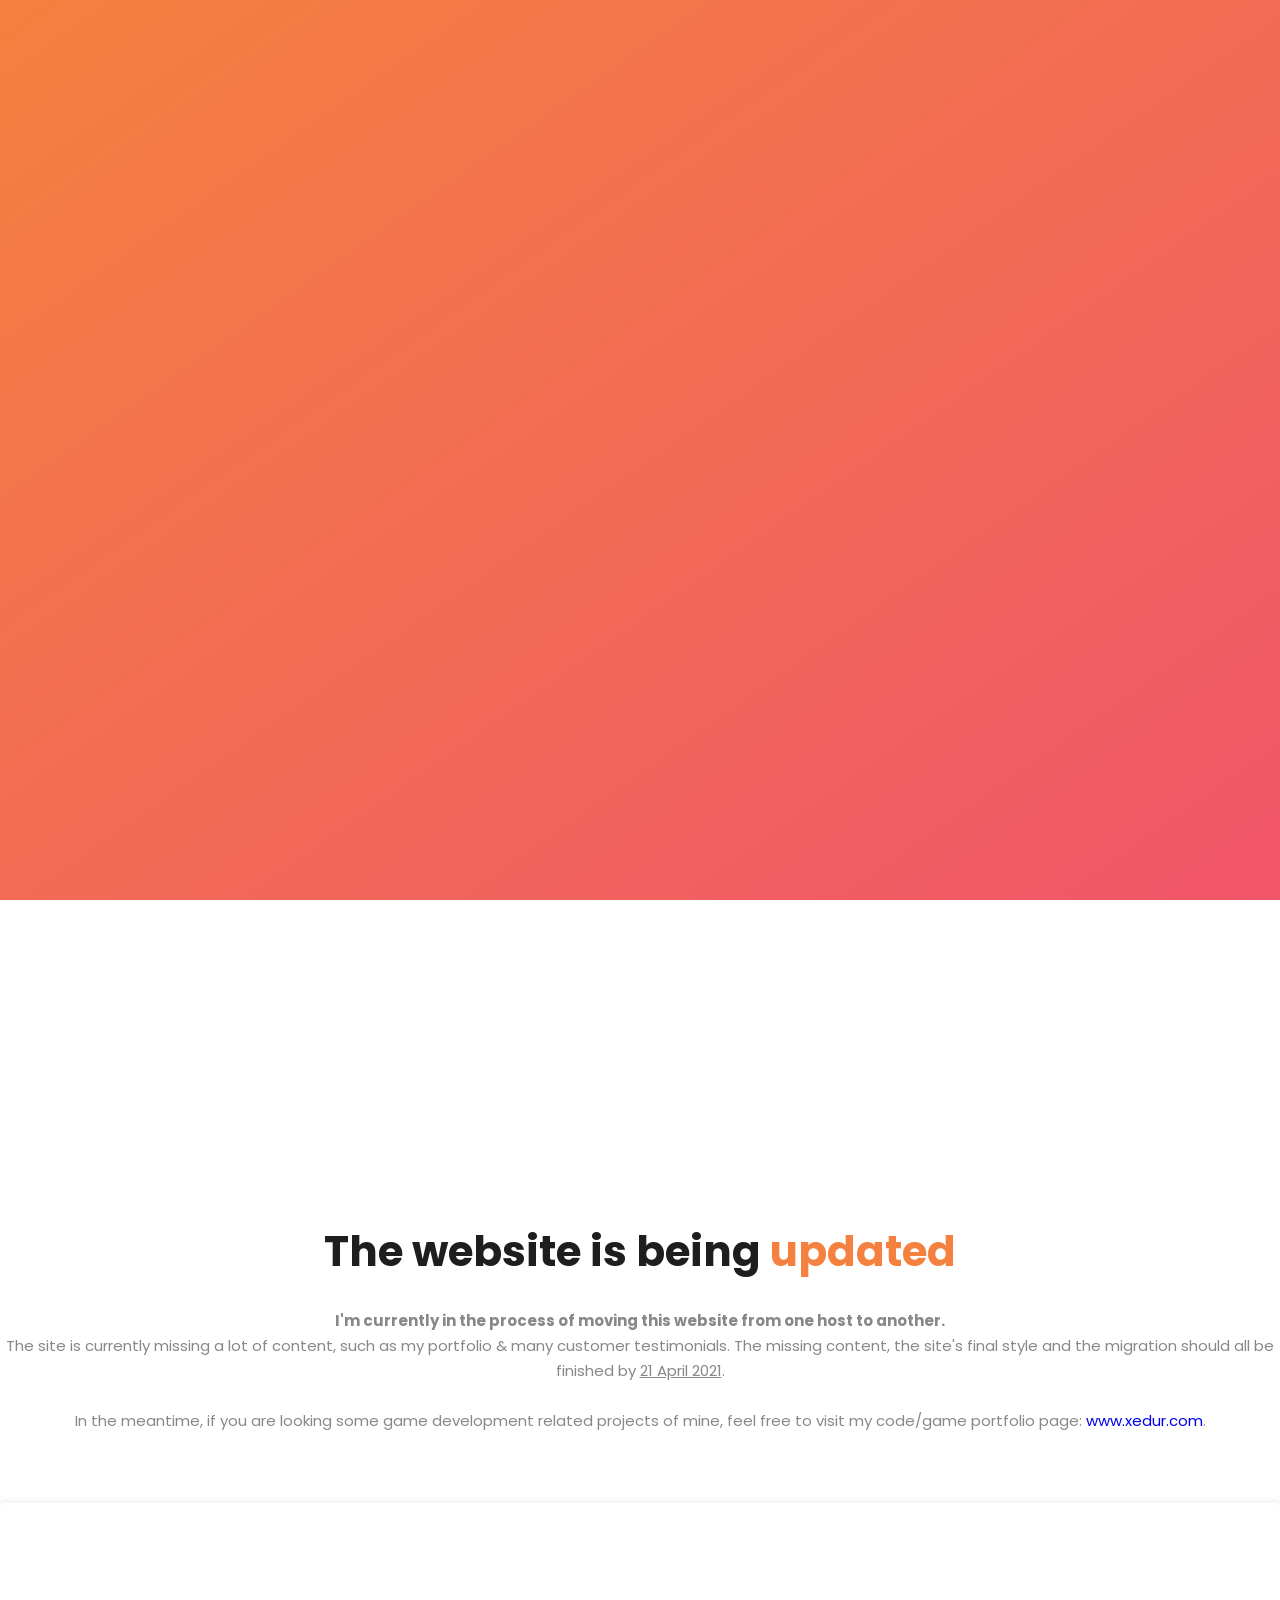
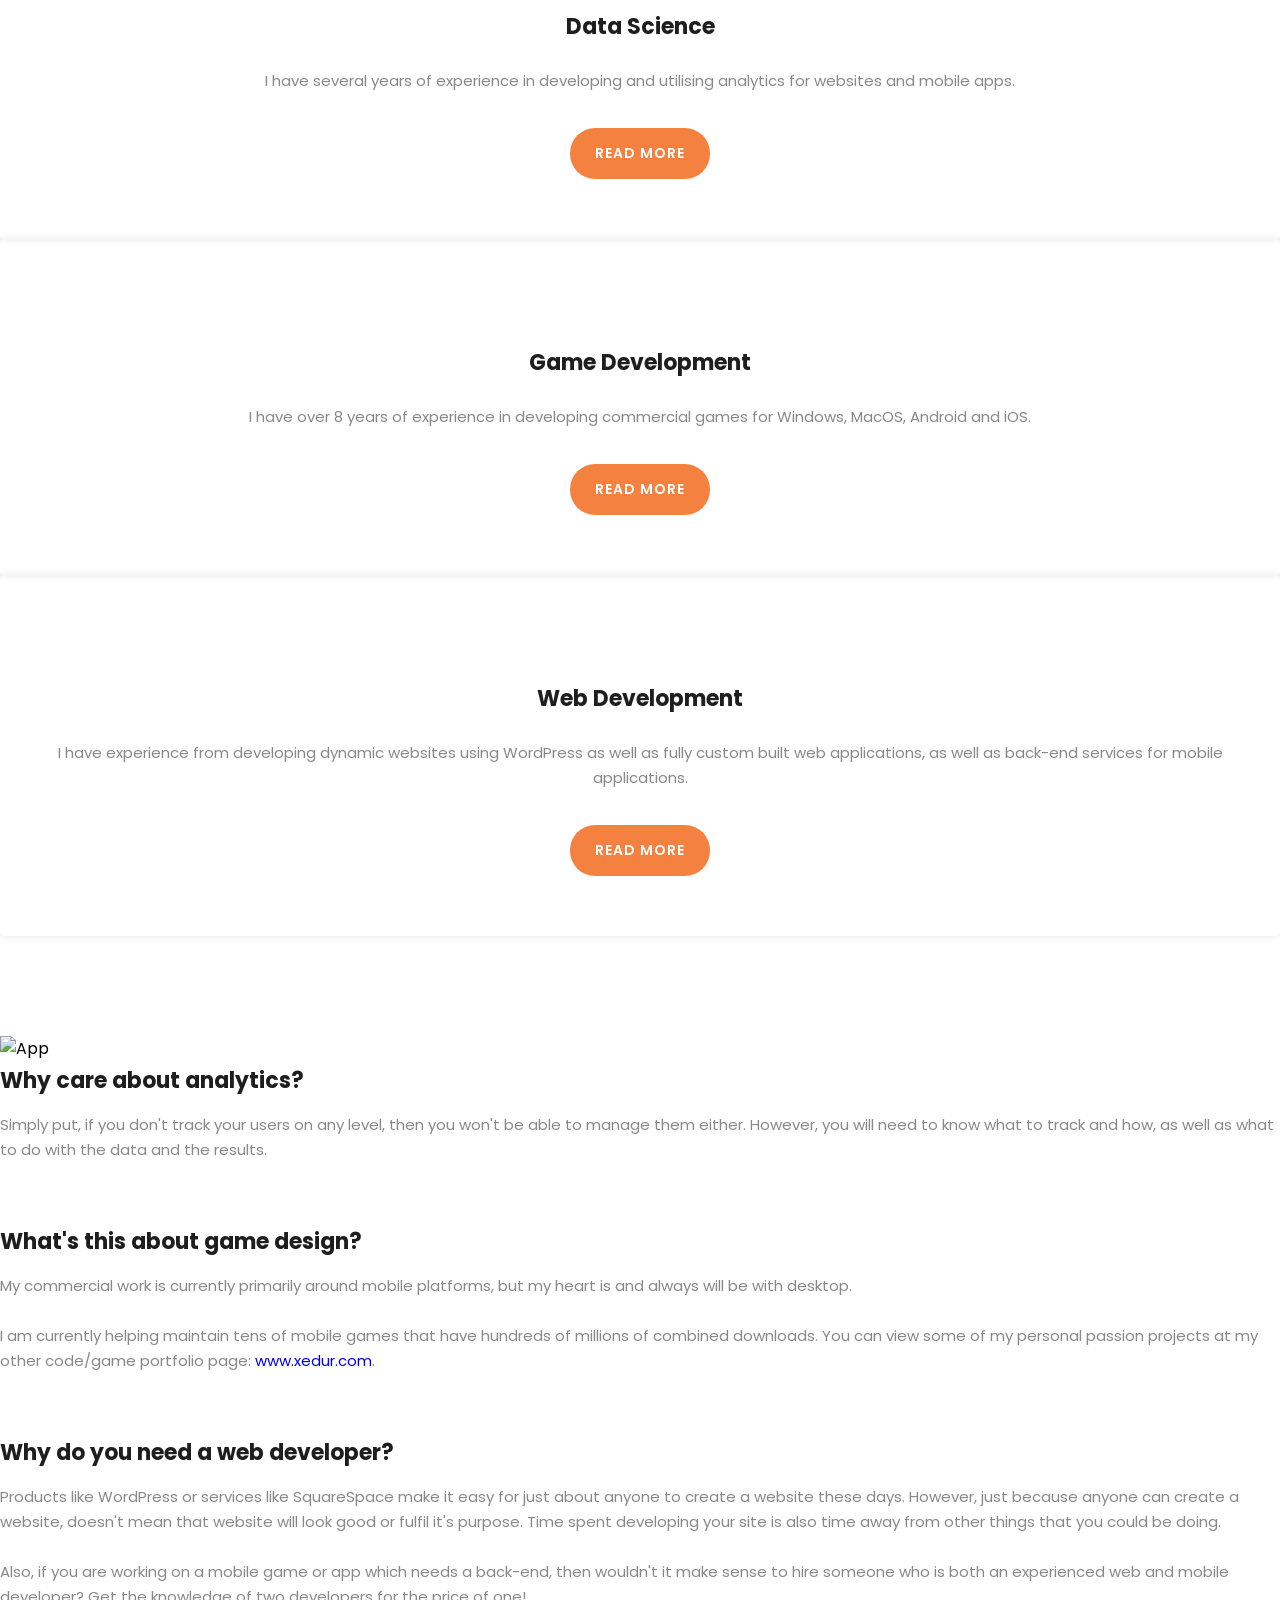
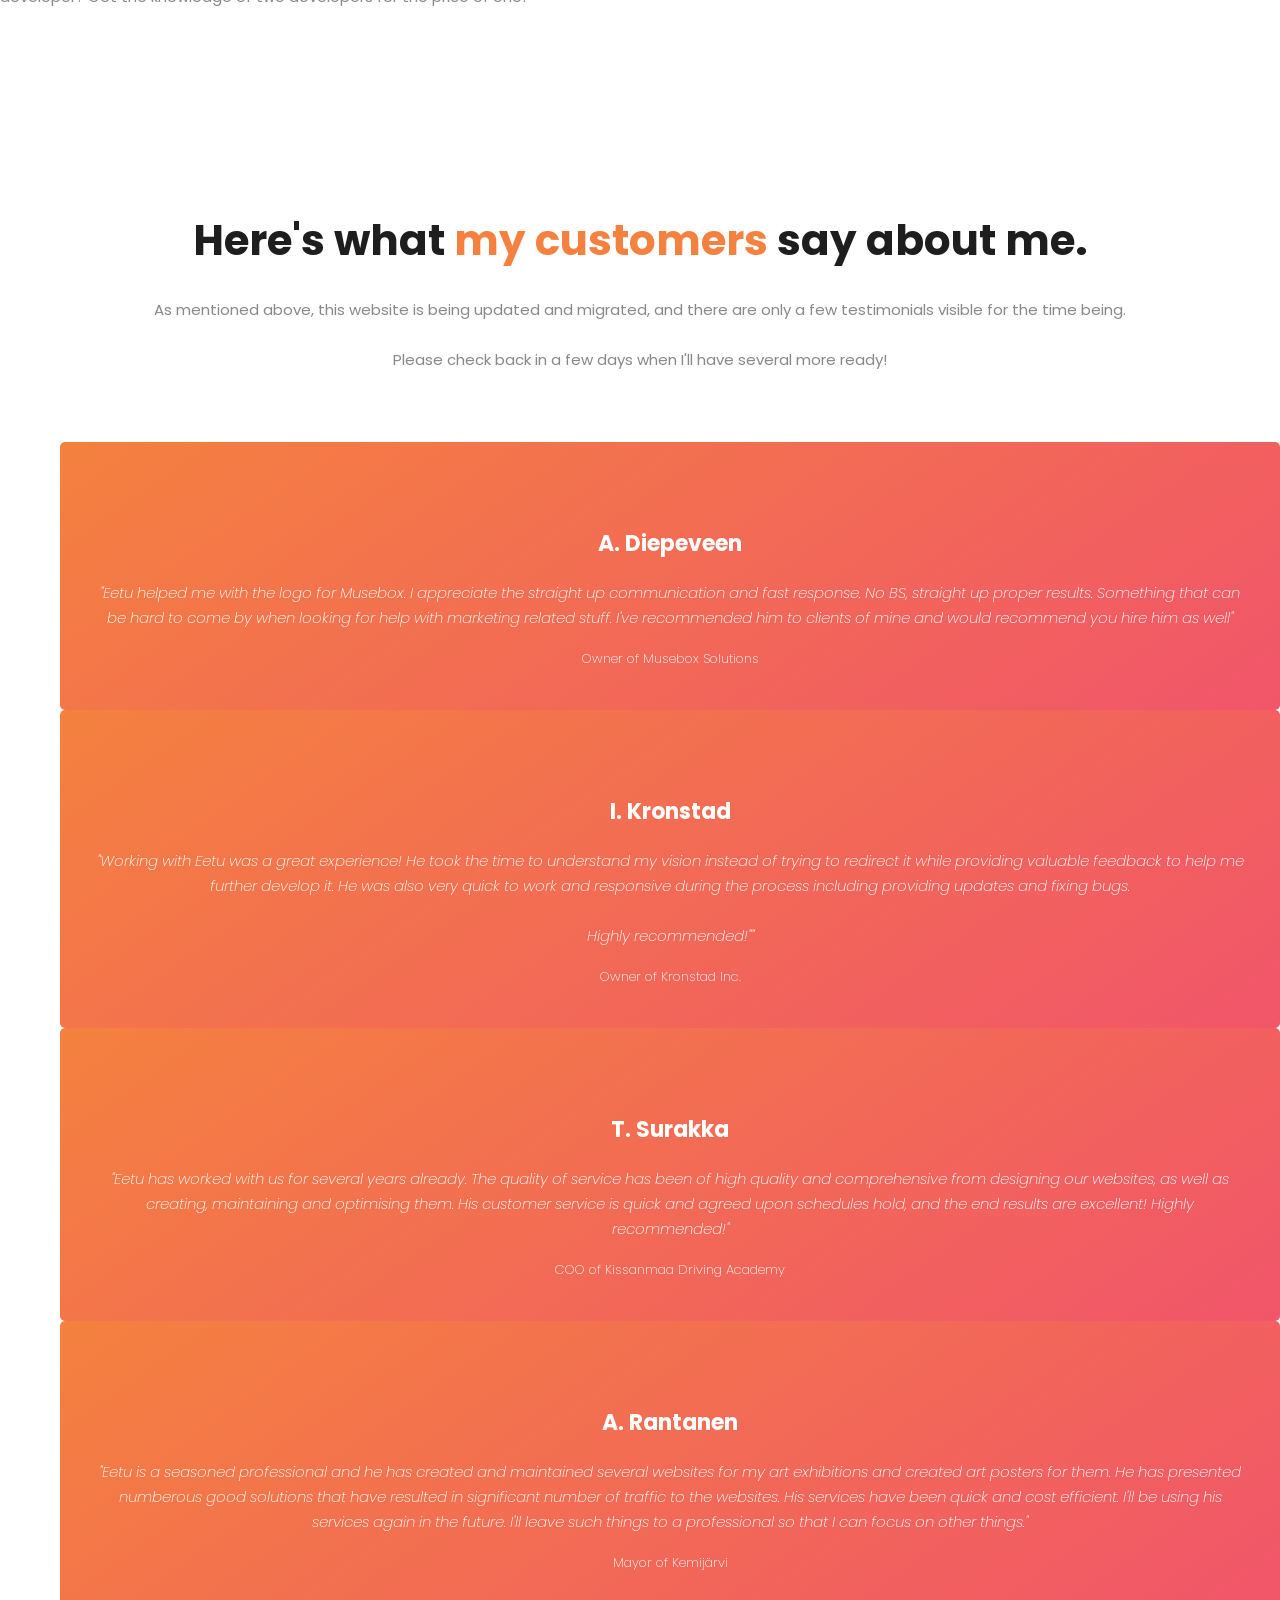
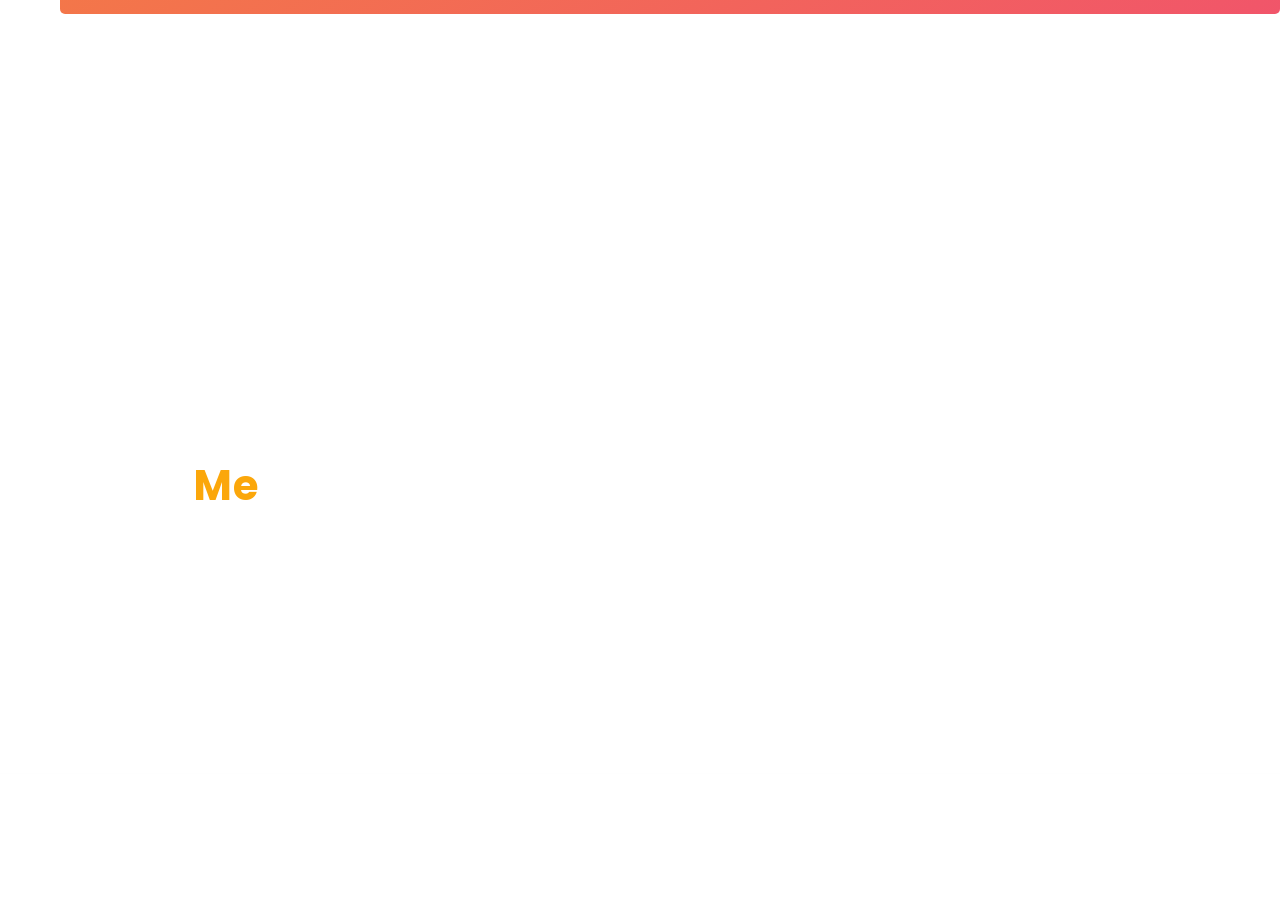
==== commit a4efe1b7: "Update index.html" ====
--- a/index.html
+++ b/index.html
@@ -1,32 +1,18 @@
 <!DOCTYPE html>
 <html lang="en">
-
 <head>
-
     <meta charset="utf-8">
     <meta name="viewport" content="width=device-width, initial-scale=1, shrink-to-fit=no">
     <meta name="description" content="">
-    <meta name="author" content="TemplateMo">
+    <meta name="author" content="Eetu Rantanen">
     <link href="https://fonts.googleapis.com/css?family=Poppins:100,200,300,400,500,600,700,800,900&display=swap" rel="stylesheet">
 
+    <link rel="stylesheet" type="text/css" href="assets/css/bootstrap.min.css">
+    <link rel="stylesheet" type="text/css" href="assets/css/font-awesome.css">
+    <link rel="stylesheet" href="assets/css/templatemo-lava.css">
+    <link rel="stylesheet" href="assets/css/owl-carousel.css">
+    
     <title>Eetu Rantanen</title>
-<!--
-
-Lava Landing Page
-
-https://templatemo.com/tm-540-lava-landing-page
-
--->
-
-    <!-- Additional CSS Files -->
-    <link rel="stylesheet" type="text/css" href="assets/css/bootstrap.min.css">
-
-    <!-- <link rel="stylesheet" type="text/css" href="assets/css/font-awesome.css"> -->
-
-    <link rel="stylesheet" href="assets/css/templatemo-lava.css">
-
-    <link rel="stylesheet" href="assets/css/owl-carousel.css">
-
 </head>
 
 <body>
@@ -48,61 +34,71 @@
             <div class="row">
                 <div class="col-12">
                     <nav class="main-nav">
-                        <!-- ***** Logo Start ***** -->
                         <a href="index.html" class="logo">
-                            Lava
+                            ERantanen
                         </a>
-                        <!-- ***** Logo End ***** -->
-                        <!-- ***** Menu Start ***** -->
+                        
                         <ul class="nav">
-                            <li class="scroll-to-section"><a href="#welcome" class="menu-item">Home</a></li>
-                            <li class="scroll-to-section"><a href="#about" class="menu-item">About</a></li>
-                            <li class="scroll-to-section"><a href="#testimonials" class="menu-item">Testimonials</a>
-                            </li>
-                            <li class="submenu">
-                                <a href="javascript:;">Drop Down</a>
-                                <ul>
-                                    <li><a href="" class="menu-item">About Us</a></li>
-                                    <li><a href="" class="menu-item">Features</a></li>
-                                    <li><a href="" class="menu-item">FAQ's</a></li>
-                                    <li><a href="" class="menu-item">Blog</a></li>
-                                </ul>
-                            </li>
-                            <li class="scroll-to-section"><a href="#contact-us" class="menu-item">Contact Us</a></li>
+                            <li class="scroll-to-section"><a href="#me" class="menu-item">Me</a></li>
+                            <li class="scroll-to-section"><a href="#services" class="menu-item">Services</a></li>
+                            <li class="scroll-to-section"><a href="#testimonials" class="menu-item">Testimonials</a></li>
+                            <li class="scroll-to-section"><a href="#contact" class="menu-item">Contact Me</a></li>
                         </ul>
                         <a class='menu-trigger'>
                             <span>Menu</span>
                         </a>
-                        <!-- ***** Menu End ***** -->
                     </nav>
                 </div>
             </div>
         </div>
     </header>
-    <!-- ***** Header Area End ***** -->
-
-
-    <!-- ***** Welcome Area Start ***** -->
-    <div class="welcome-area" id="welcome">
-
-        <!-- ***** Header Text Start ***** -->
+    
+    
+    <div class="welcome-area" id="me">
         <div class="header-text">
             <div class="container">
                 <div class="row">
                     <div class="left-text col-lg-6 col-md-12 col-sm-12 col-xs-12"
                         data-scroll-reveal="enter left move 30px over 0.6s after 0.4s">
-                        <h1>The website is being <em>updated</em></h1>
-                        <p>In the meantime, we've got this "placeholder oddity" here. We'll be up and running in a few hours!</p>
-                    </div>
-                </div>
-            </div>
-        </div>
-        <!-- ***** Header Text End ***** -->
+                        <h1>It's my mission to get the best out of <em>Your business</em>.</h1>
+                        <p>
+                            My name is Eetu Rantanen, and over the last 10 years, several websites, custom web apps, as well as business apps
+                            and games for iOS and Android. I have also consulted several clients on their IT needs and game development designs.
+                            I'm also a capable graphic designer, so if you need a logo or other visual assets, let's talk!
+                            <br><br>
+                            What's more, I have completed three academic business degrees and I am constantly looking for new challenges.
+                        </p>
+                    </div>
+                </div>
+            </div>
+        </div>
     </div>
-    <!-- ***** Welcome Area End ***** -->
-
-    <!-- ***** Features Big Item Start ***** -->
-    <section class="section" id="about">
+    
+    
+    <section class="section">
+        <div class="container">
+            <div class="row">
+                <div class="col-lg-8 offset-lg-2">
+                    <div class="center-heading">
+                        <h2>The website is being <em>updated</em></h2>
+                        <p>
+                            <b>I'm currently in the process of moving this website from one host to another.</b>
+                        </p>
+                        <p>
+                            The site is currently missing a lot of content, such as my portfolio & many customer testimonials.
+                            The missing content, the site's final style and the migration should all be finished by <u>21 April 2021</u>.<br><br>
+                        </p>
+                        <p>
+                            In the meantime, if you are looking some game development related projects of mine,
+                            feel free to visit my code/game portfolio page: <a href="https://www.xedur.com">www.xedur.com</a>.
+                        </p>
+                    </div>
+                </div>
+            </div>
+        </div>
+    </section>
+
+    <section class="section" id="services">
         <div class="container">
             <div class="row">
                 <div class="col-lg-4 col-md-6 col-sm-12 col-xs-12"
@@ -111,10 +107,10 @@
                         <div class="features-icon">
                             <h2>01</h2>
                             <img src="assets/images/features-icon-1.png" alt="">
-                            <h4>Trend Analysis</h4>
-                            <p>Curabitur pulvinar vel odio sed sagittis. Nam maximus ex diam, nec consectetur diam.</p>
+                            <h4>Data Science</h4>
+                            <p>I have several years of experience in developing and utilising analytics for websites and mobile apps.</p>
                             <a href="#testimonials" class="main-button">
-                                Read More
+                                Read more
                             </a>
                         </div>
                     </div>
@@ -125,10 +121,12 @@
                         <div class="features-icon">
                             <h2>02</h2>
                             <img src="assets/images/features-icon-2.png" alt="">
-                            <h4>Site Optimization</h4>
-                            <p>Curabitur pulvinar vel odio sed sagittis. Nam maximus ex diam, nec consectetur diam.</p>
+                            <h4>Game Development</h4>
+                            <p>
+                                I have over 8 years of experience in developing commercial games for Windows, MacOS, Android and iOS.
+                            </p>
                             <a href="#testimonials" class="main-button">
-                                Discover More
+                                Read more
                             </a>
                         </div>
                     </div>
@@ -139,10 +137,13 @@
                         <div class="features-icon">
                             <h2>03</h2>
                             <img src="assets/images/features-icon-3.png" alt="">
-                            <h4>Email Design</h4>
-                            <p>Curabitur pulvinar vel odio sed sagittis. Nam maximus ex diam, nec consectetur diam.</p>
+                            <h4>Web Development</h4>
+                            <p>
+                                I have experience from developing dynamic websites using WordPress as well as fully custom built
+                                web applications, as well as back-end services for mobile applications.
+                            </p>
                             <a href="#testimonials" class="main-button">
-                                More Detail
+                                Read more
                             </a>
                         </div>
                     </div>
@@ -167,28 +168,36 @@
                         <li data-scroll-reveal="enter right move 30px over 0.6s after 0.4s">
                             <img src="assets/images/about-icon-01.png" alt="">
                             <div class="text">
-                                <h4>Vestibulum pulvinar rhoncus</h4>
-                                <p>Please do not redistribute this template ZIP file for a download purpose. You may <a
-                                rel="nofollow" href="https://templatemo.com/contact" target="_parent">contact</a> us for
-                            additional licensing of our template or to get a PSD file.</p>
+                                <h4>Why care about analytics?</h4>
+                                <p>
+                                    Simply put, if you don't track your users on any level, then you won't be able to manage them either. However,
+                                    you will need to know what to track and how, as well as what to do with the data and the results.
+                                </p>
                             </div>
                         </li>
                         <li data-scroll-reveal="enter right move 30px over 0.6s after 0.5s">
                             <img src="assets/images/about-icon-02.png" alt="">
                             <div class="text">
-                                <h4>Sed blandit quam in velit</h4>
-                                <p>You can <a rel="nofollow"
-                                        href="https://templatemo.com/tm-540-lava-landing-page">download Lava
-                                        Template</a> from our website. Duis viverra, ipsum et scelerisque placerat, orci
-                                    magna consequat ligula.</p>
+                                <h4>What's this about game design?</h4>
+                                <p>
+                                    My commercial work is currently primarily around mobile platforms, but my heart is and always will be with desktop.<br><br>
+                                    I am currently helping maintain tens of mobile games that have hundreds of millions of combined downloads.
+                                    You can view some of my personal passion projects at my other code/game portfolio page: <a href="https://www.xedur.com">www.xedur.com</a>.
+                                </p>
                             </div>
                         </li>
                         <li data-scroll-reveal="enter right move 30px over 0.6s after 0.6s">
                             <img src="assets/images/about-icon-03.png" alt="">
                             <div class="text">
-                                <h4>Aenean faucibus venenatis</h4>
-                                <p>Phasellus in imperdiet felis, eget vestibulum nulla. Aliquam nec dui nec augue
-                                    maximus porta. Curabitur tristique lacus.</p>
+                                <h4>Why do you need a web developer?</h4>
+                                <p>
+                                    Products like WordPress or services like SquareSpace make it easy for just about anyone to create a website these days.
+                                    However, just because anyone can create a website, doesn't mean that website will look good or fulfil it's purpose.
+                                    Time spent developing your site is also time away from other things that you could be doing.
+                                    <br><br>
+                                    Also, if you are working on a mobile game or app which needs a back-end, then wouldn't it make sense to hire someone
+                                    who is both an experienced web and mobile developer? Get the knowledge of two developers for the price of one!
+                                </p>
                             </div>
                         </li>
                     </ul>
@@ -206,9 +215,13 @@
             <div class="row">
                 <div class="col-lg-8 offset-lg-2">
                     <div class="center-heading">
-                        <h2>What They Think <em>About Us</em></h2>
-                        <p>Suspendisse vitae laoreet mauris. Fusce a nisi dapibus, euismod purus non, convallis odio.
-                            Donec vitae magna ornare, pellentesque ex vitae, aliquet urna.</p>
+                        <h2>Here's what <em>my customers</em> say about me.</h2>
+                        <p>
+                            As mentioned above, this website is being updated and migrated,
+                            and there are only a few testimonials visible for the time being.
+                            <br><br>
+                            Please check back in a few days when I'll have several more ready!
+                        </p>
                     </div>
                 </div>
                 <div class="col-lg-10 col-md-12 col-sm-12 mobile-bottom-fix-big"
@@ -216,7 +229,7 @@
                     <div class="owl-carousel owl-theme">
                         <div class="item service-item">
                             <div class="author">
-                                <i><img src="assets/images/testimonial-author-1.png" alt="Author One"></i>
+                                <!-- <i><img src="assets/images/testimonial-author-1.png" alt="Author One"></i> -->
                             </div>
                             <div class="testimonial-content">
                                 <ul class="stars">
@@ -226,15 +239,20 @@
                                     <li><i class="fa fa-star"></i></li>
                                     <li><i class="fa fa-star"></i></li>
                                 </ul>
-                                <h4>Jonathan Smart</h4>
-                                <p>“Nullam hendrerit, elit a semper pharetra, ipsum nibh tristique tortor, in tempus
-                                    urna elit in mauris.”</p>
-                                <span>Besta CTO</span>
+                                <h4>A. Diepeveen</h4>
+                                <p>
+                                    "Eetu helped me with the logo for Musebox.
+                                    I appreciate the straight up communication and fast response.
+                                    No BS, straight up proper results. Something that can be hard
+                                    to come by when looking for help with marketing related stuff.
+                                    I've recommended him to clients of mine and would recommend you hire him as well"
+                                </p>
+                                <span>Owner of Musebox Solutions</span>
                             </div>
                         </div>
                         <div class="item service-item">
                             <div class="author">
-                                <i><img src="assets/images/testimonial-author-1.png" alt="Second Author"></i>
+                                <!-- <i><img src="assets/images/testimonial-author-1.png" alt="Second Author"></i> -->
                             </div>
                             <div class="testimonial-content">
                                 <ul class="stars">
@@ -244,31 +262,43 @@
                                     <li><i class="fa fa-star"></i></li>
                                     <li><i class="fa fa-star"></i></li>
                                 </ul>
-                                <h4>Martino Tino</h4>
-                                <p>“Morbi non mi luctus felis molestie scelerisque. In ac libero viverra, placerat est
-                                    interdum, rhoncus leo.”</p>
-                                <span>Web Analyst</span>
+                                <h4>I. Kronstad</h4>
+                                <p>
+                                    "Working with Eetu was a great experience!  He took the time to understand my vision
+                                    instead of trying to redirect it while providing valuable feedback to help me further
+                                    develop it. He was also very quick to work and responsive during the process including
+                                    providing updates and fixing bugs.<br><br>
+                                    Highly recommended!""
+                                </p>
+                                <span>Owner of Kronstad Inc.</span>
                             </div>
                         </div>
                         <div class="item service-item">
                             <div class="author">
-                                <i><img src="assets/images/testimonial-author-1.png" alt="Author Third"></i>
+                                <!-- <i><img src="assets/images/testimonial-author-1.png" alt="Author Third"></i> -->
                             </div>
                             <div class="testimonial-content">
                                 <ul class="stars">
                                     <li><i class="fa fa-star"></i></li>
                                     <li><i class="fa fa-star"></i></li>
                                     <li><i class="fa fa-star"></i></li>
+                                    <li><i class="fa fa-star"></i></li>
+                                    <li><i class="fa fa-star"></i></li>
                                 </ul>
-                                <h4>George Tasa</h4>
-                                <p>“Fusce rutrum in dolor sit amet lobortis. Ut at vehicula justo. Donec quam dolor,
-                                    congue a fringilla sed, maximus et urna.”</p>
-                                <span>System Admin</span>
+                                <h4>T. Surakka</h4>
+                                <p>
+                                    "Eetu has worked with us for several years already.
+                                    The quality of service has been of high quality and comprehensive from
+                                    designing our websites, as well as creating, maintaining and optimising them.
+                                    His customer service is quick and agreed upon schedules hold, and the end
+                                    results are excellent! Highly recommended!"
+                                </p>
+                                <span>COO of Kissanmaa Driving Academy</span>
                             </div>
                         </div>
                         <div class="item service-item">
                             <div class="author">
-                                <i><img src="assets/images/testimonial-author-1.png" alt="Fourth Author"></i>
+                                <!-- <i><img src="assets/images/testimonial-author-1.png" alt="Fourth Author"></i> -->
                             </div>
                             <div class="testimonial-content">
                                 <ul class="stars">
@@ -276,11 +306,17 @@
                                     <li><i class="fa fa-star"></i></li>
                                     <li><i class="fa fa-star"></i></li>
                                     <li><i class="fa fa-star"></i></li>
+                                    <li><i class="fa fa-star"></i></li>
                                 </ul>
-                                <h4>Sir James</h4>
-                                <p>"Fusce rutrum in dolor sit amet lobortis. Ut at vehicula justo. Donec quam dolor,
-                                    congue a fringilla sed, maximus et urna."</p>
-                                <span>New Villager</span>
+                                <h4>A. Rantanen</h4>
+                                <p>
+                                    "Eetu is a seasoned professional and he has created and maintained several websites
+                                    for my art exhibitions and created art posters for them. He has presented numberous
+                                    good solutions that have resulted in significant number of traffic to the websites.
+                                    His services have been quick and cost efficient. I'll be using his services again
+                                    in the future. I'll leave such things to a professional so that I can focus on other things."
+                                </p>
+                                <span>Mayor of Kemijärvi</span>
                             </div>
                         </div>
                     </div>
@@ -292,57 +328,20 @@
 
 
     <!-- ***** Footer Start ***** -->
-    <footer id="contact-us">
+    <footer id="contact">
         <div class="container">
             <div class="footer-content">
                 <div class="row">
-                    <!-- ***** Contact Form Start ***** -->
-                    <div class="col-lg-6 col-md-12 col-sm-12">
-                        <div class="contact-form">
-                            <form id="contact" action="" method="post">
-                                <div class="row">
-                                    <div class="col-md-6 col-sm-12">
-                                        <fieldset>
-                                            <input name="name" type="text" id="name" placeholder="Full Name" required=""
-                                                style="background-color: rgba(250,250,250,0.3);">
-                                        </fieldset>
-                                    </div>
-                                    <div class="col-md-6 col-sm-12">
-                                        <fieldset>
-                                            <input name="email" type="text" id="email" placeholder="E-Mail Address"
-                                                required="" style="background-color: rgba(250,250,250,0.3);">
-                                        </fieldset>
-                                    </div>
-                                    <div class="col-lg-12">
-                                        <fieldset>
-                                            <textarea name="message" rows="6" id="message" placeholder="Your Message"
-                                                required="" style="background-color: rgba(250,250,250,0.3);"></textarea>
-                                        </fieldset>
-                                    </div>
-                                    <div class="col-lg-12">
-                                        <fieldset>
-                                            <button type="submit" id="form-submit" class="main-button">Send Message
-                                                Now</button>
-                                        </fieldset>
-                                    </div>
-                                </div>
-                            </form>
-                        </div>
-                    </div>
-                    <!-- ***** Contact Form End ***** -->
                     <div class="right-content col-lg-6 col-md-12 col-sm-12">
-                        <h2>More About <em>Lava</em></h2>
-                        <p>Phasellus dapibus urna vel lacus accumsan, iaculis eleifend leo auctor. Duis at finibus odio.
-                            Vivamus ut pharetra arcu, in porta metus. Suspendisse blandit pulvinar ligula ut elementum.
-                            <br><br>If you need this contact form to send email to your inbox, you may follow our <a
-                                rel="nofollow" href="https://templatemo.com/contact" target="_parent">contact</a> page
-                            for more detail.</p>
+                        <h2>Contact <em>Me</em></h2>
+                        <p>
+                            If you need to get in touch with me, then feel free to send me an email at
+                            <u><a href="mailto:eetu@erantanen.com?subject=Contact request">eetu@erantanen.com</a></u>
+                            and I will get back to you as soon as I can.
+                        </p>
                         <ul class="social">
-                            <li><a href="https://fb.com/templatemo"><i class="fa fa-facebook"></i></a></li>
-                            <li><a href="#"><i class="fa fa-twitter"></i></a></li>
-                            <li><a href="#"><i class="fa fa-linkedin"></i></a></li>
-                            <li><a href="#"><i class="fa fa-rss"></i></a></li>
-                            <li><a href="#"><i class="fa fa-dribbble"></i></a></li>
+                            <li><a href="https://github.com/XeduR/"><i class="fa fa-github"></i></a></li>
+                            <li><a href="https://www.xedur.com/"><i class="fa fa-paint-brush"></i></a></li>
                         </ul>
                     </div>
                 </div>
@@ -350,9 +349,7 @@
             <div class="row">
                 <div class="col-lg-12">
                     <div class="sub-footer">
-                        <p>Copyright &copy; 2020 Lava Landing Page
-
-                        | Designed by <a rel="nofollow" href="https://templatemo.com">TemplateMo</a></p>
+                        <p>Copyright &copy; 2021 Eetu Rantanen
                     </div>
                 </div>
             </div>
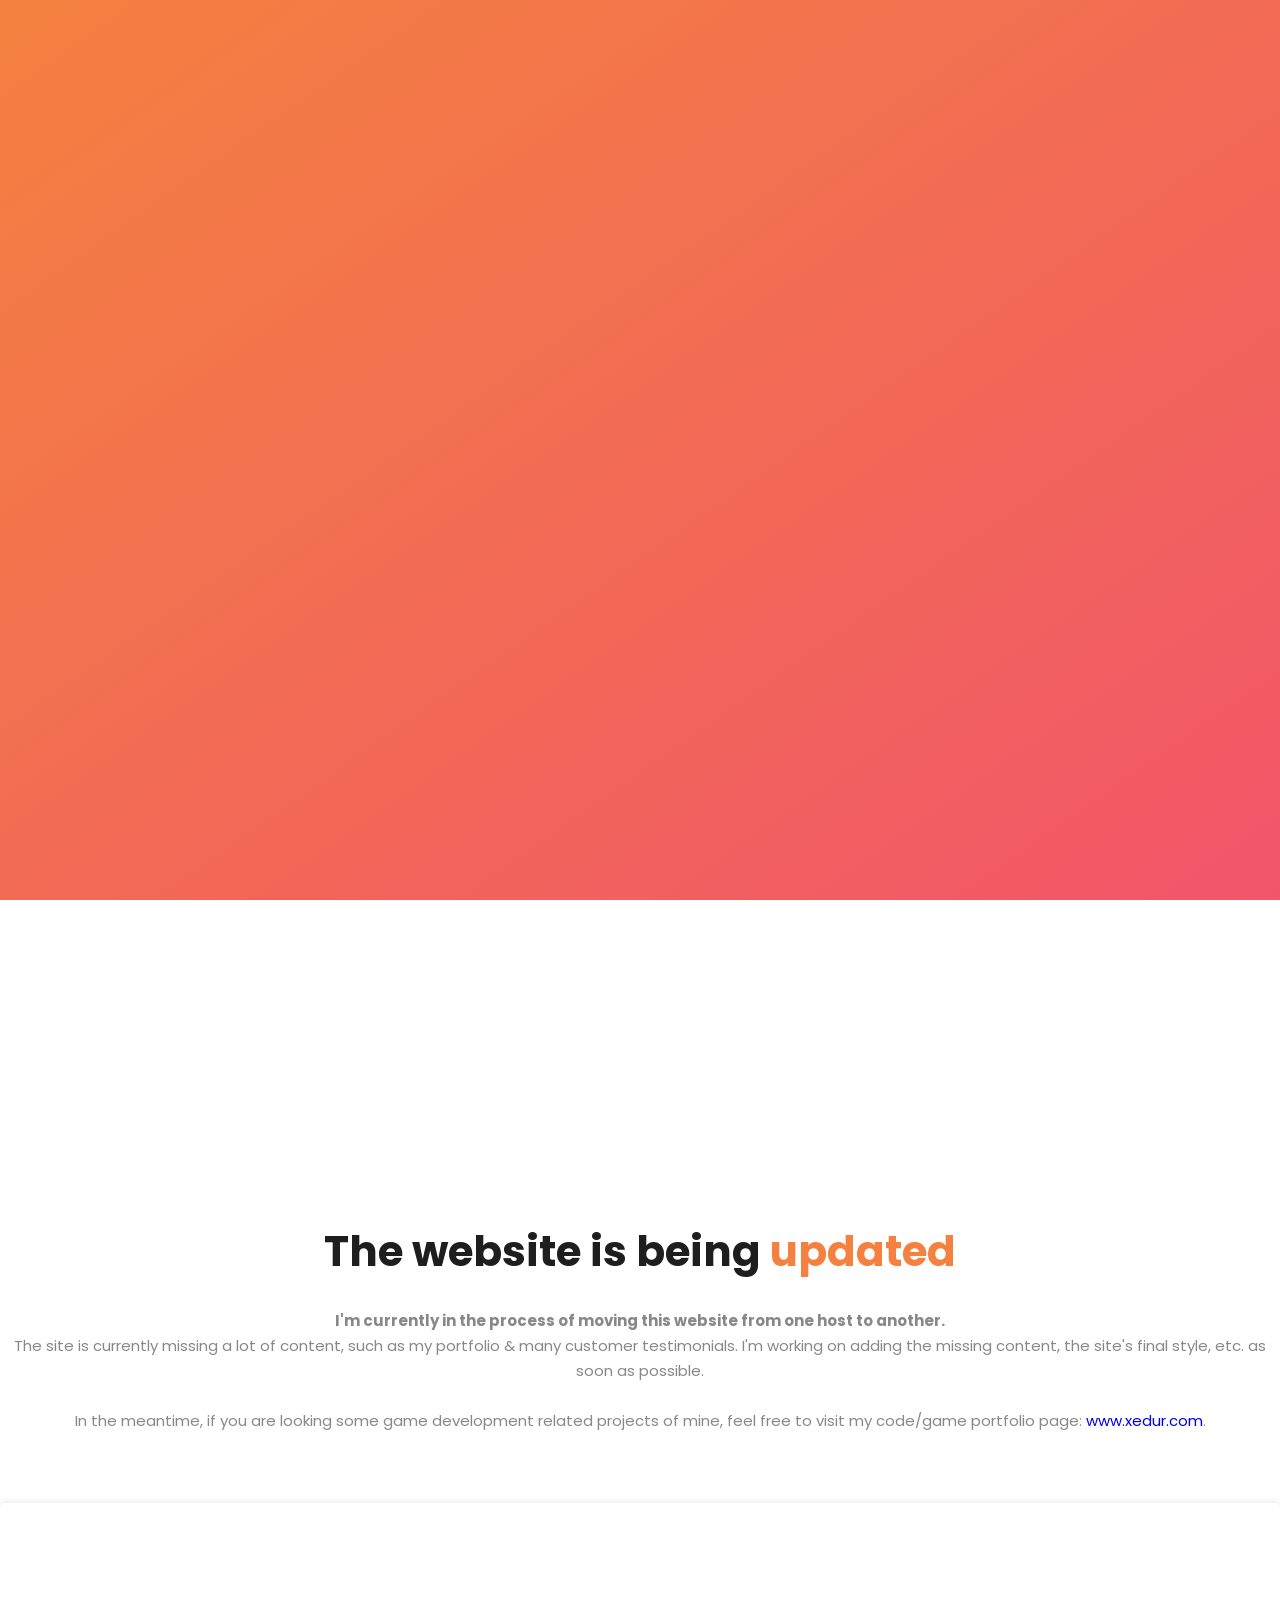
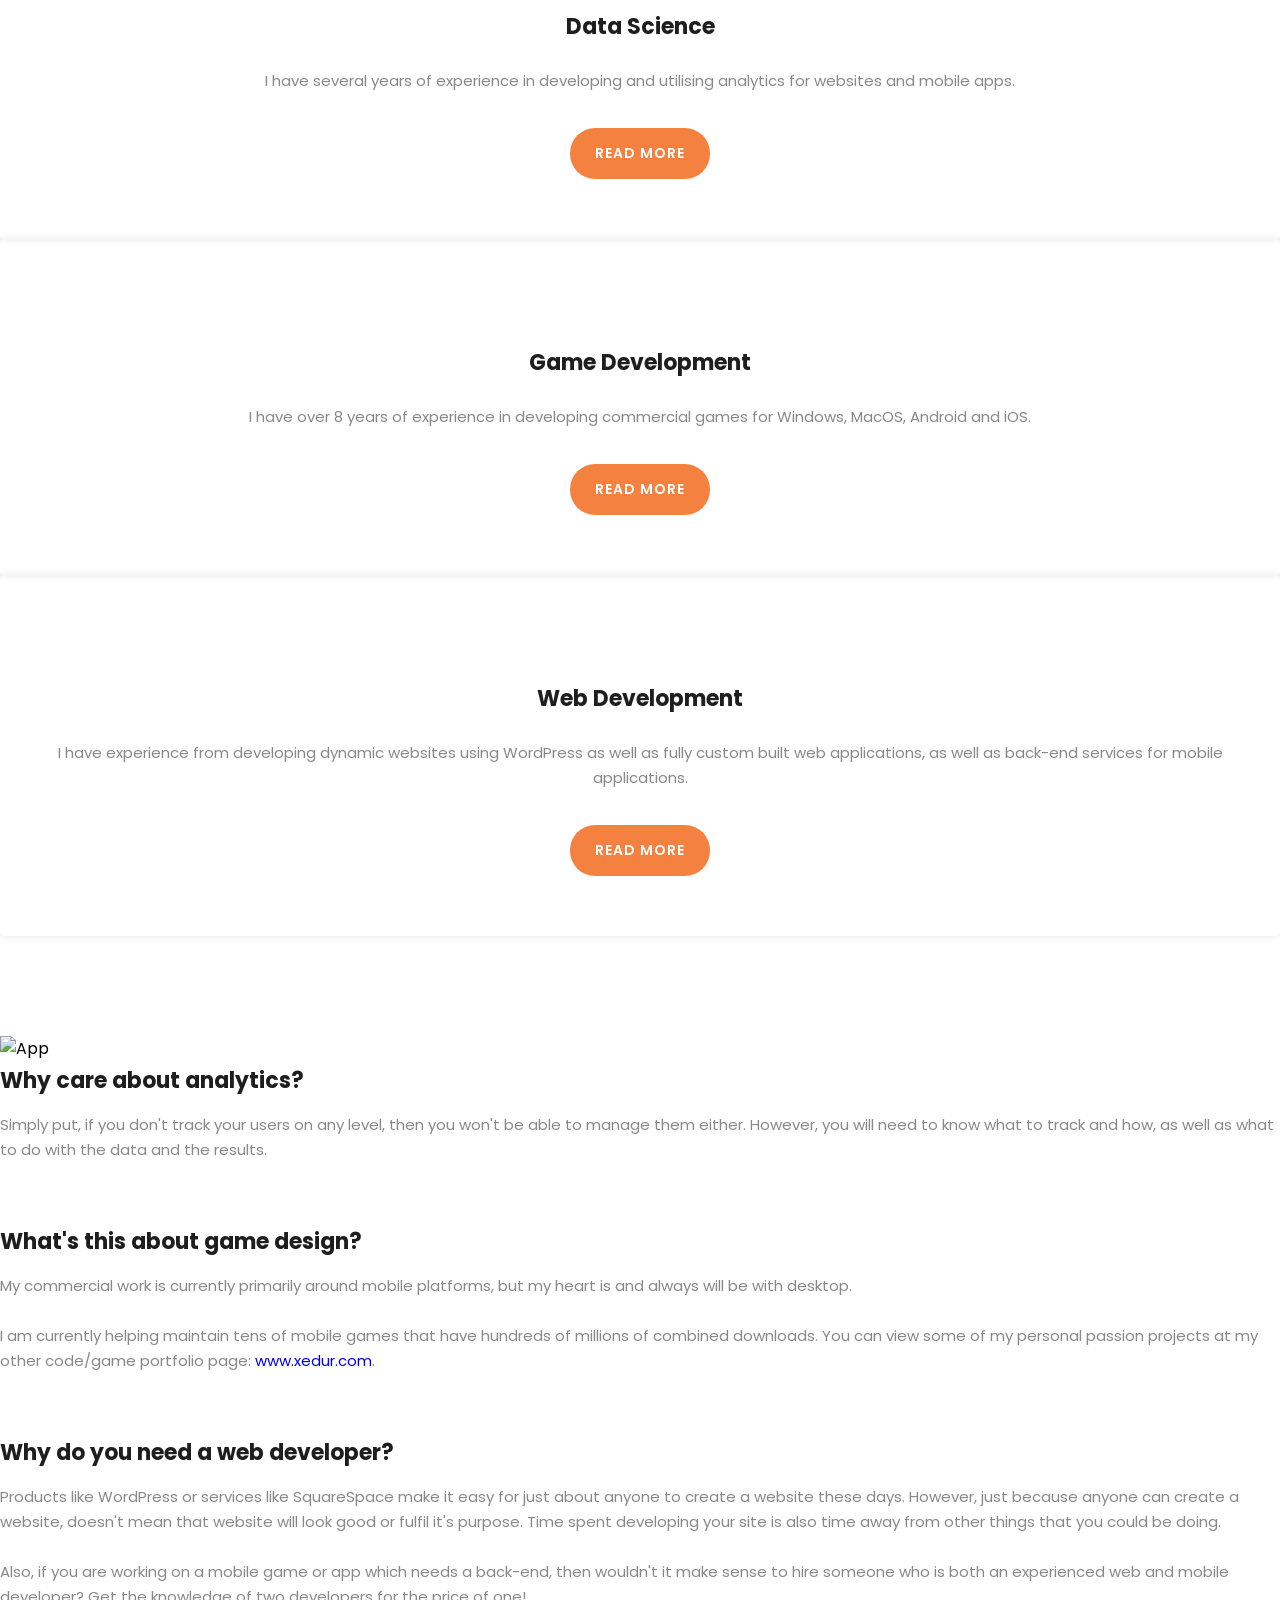
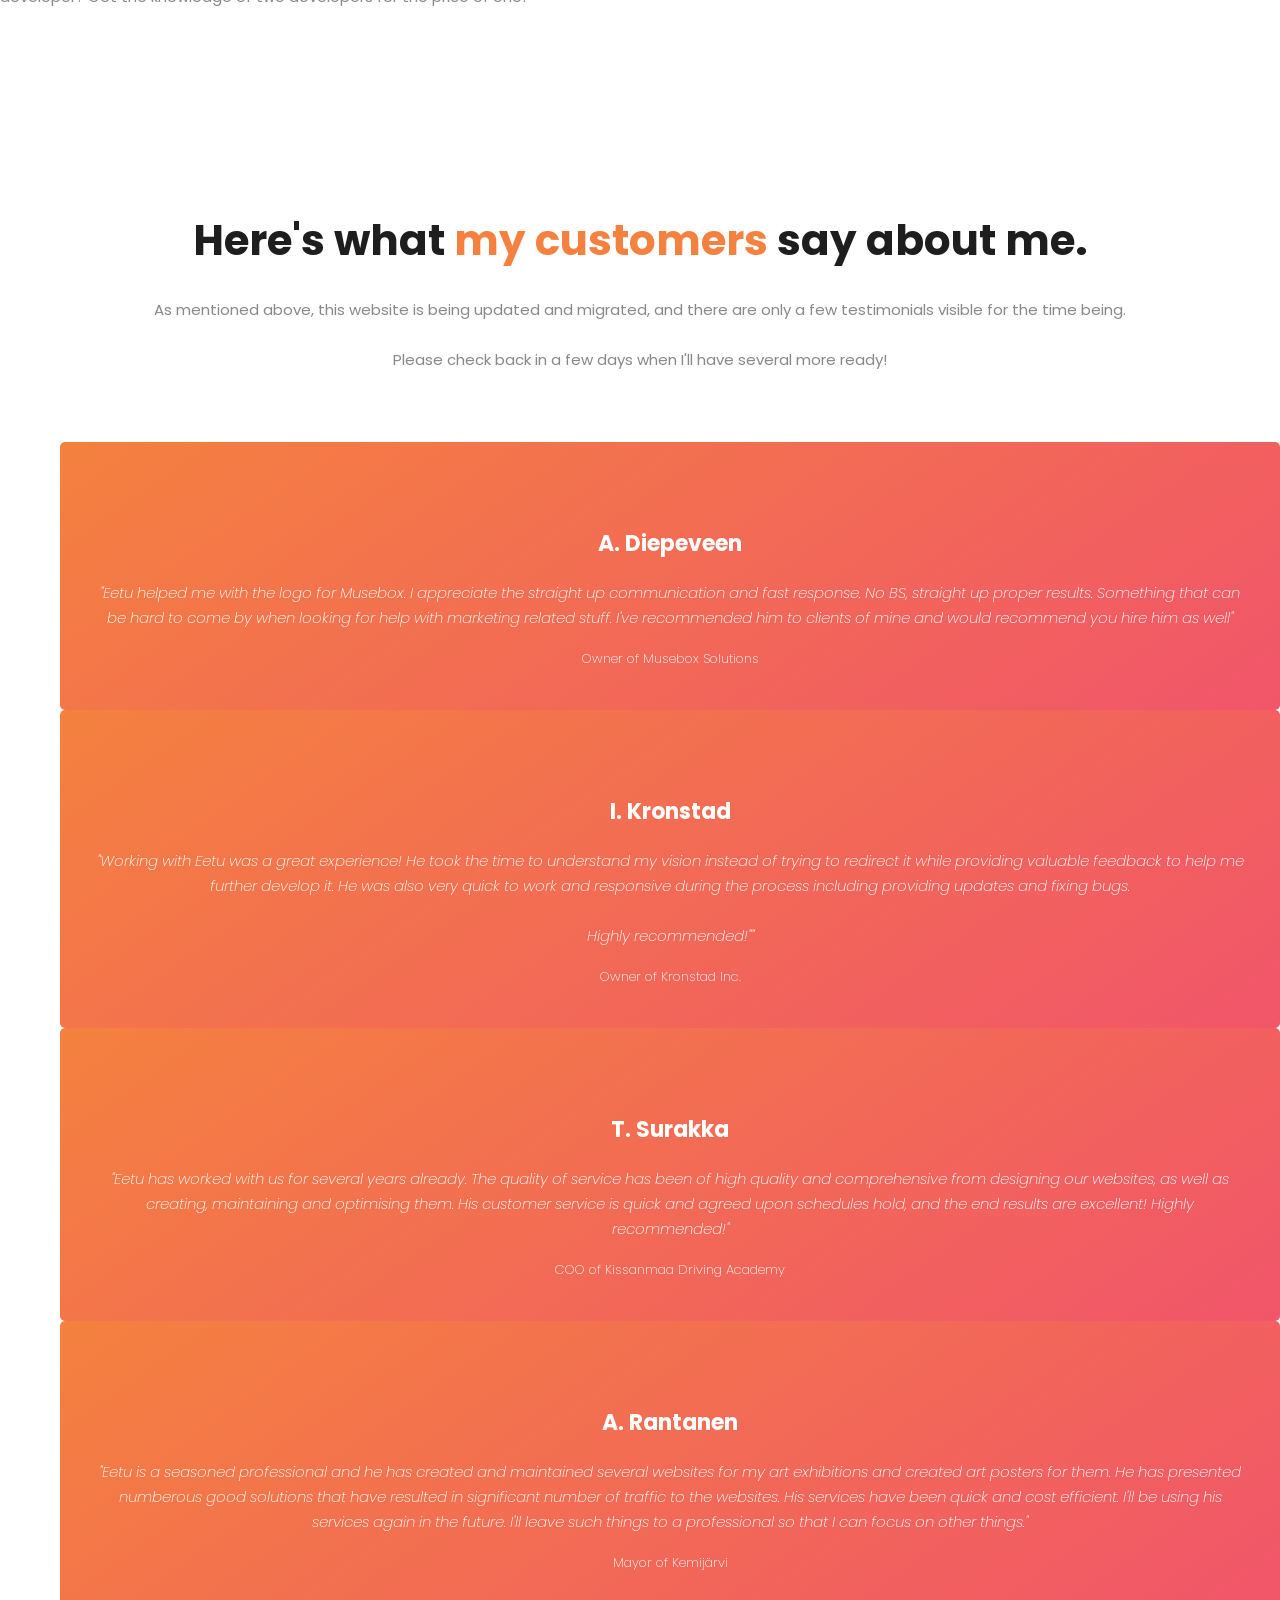
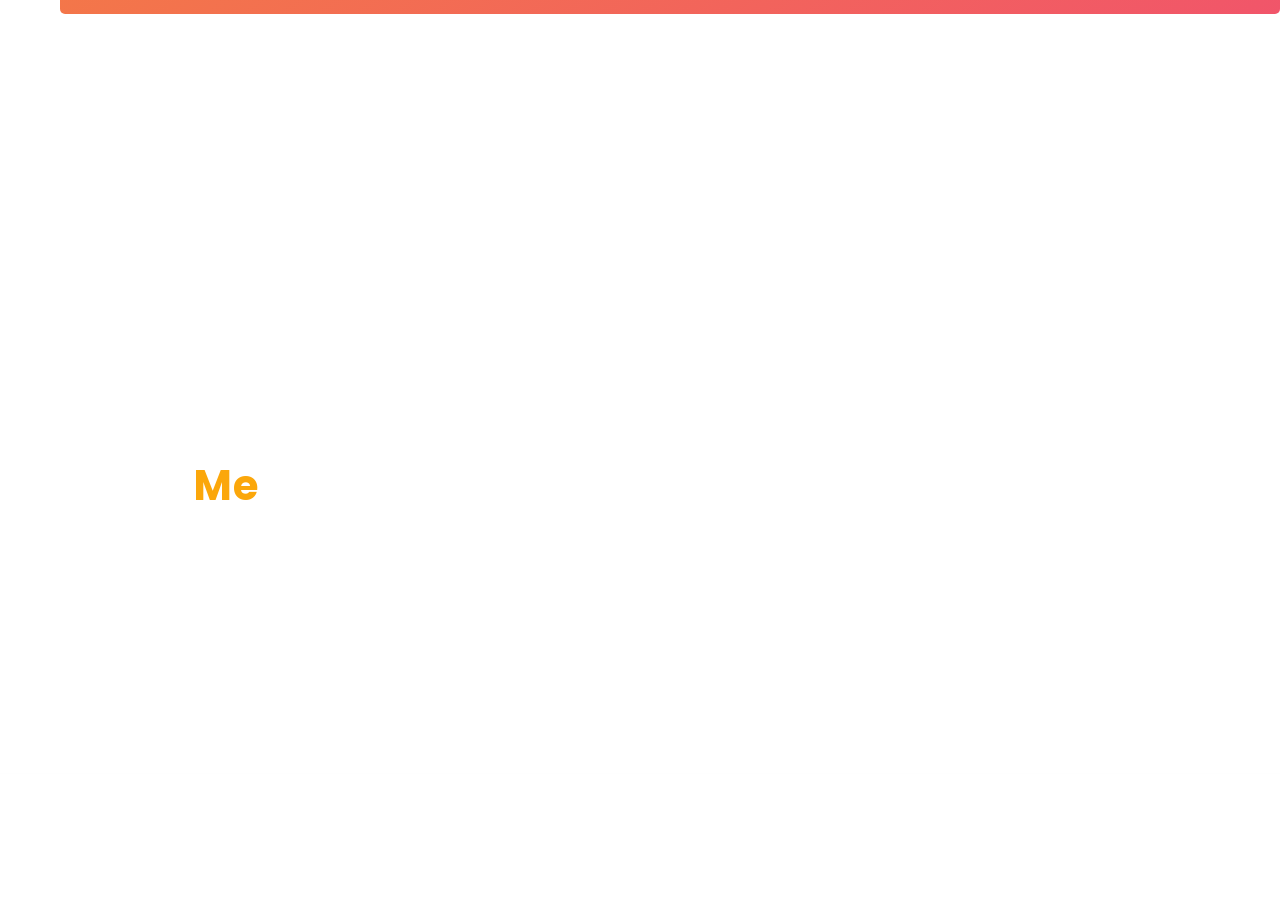
==== commit 822aa779: "Update index.html" ====
--- a/index.html
+++ b/index.html
@@ -86,7 +86,7 @@
                         </p>
                         <p>
                             The site is currently missing a lot of content, such as my portfolio & many customer testimonials.
-                            The missing content, the site's final style and the migration should all be finished by <u>21 April 2021</u>.<br><br>
+                            I'm working on adding the missing content, the site's final style, etc. as soon as possible.<br><br>
                         </p>
                         <p>
                             In the meantime, if you are looking some game development related projects of mine,
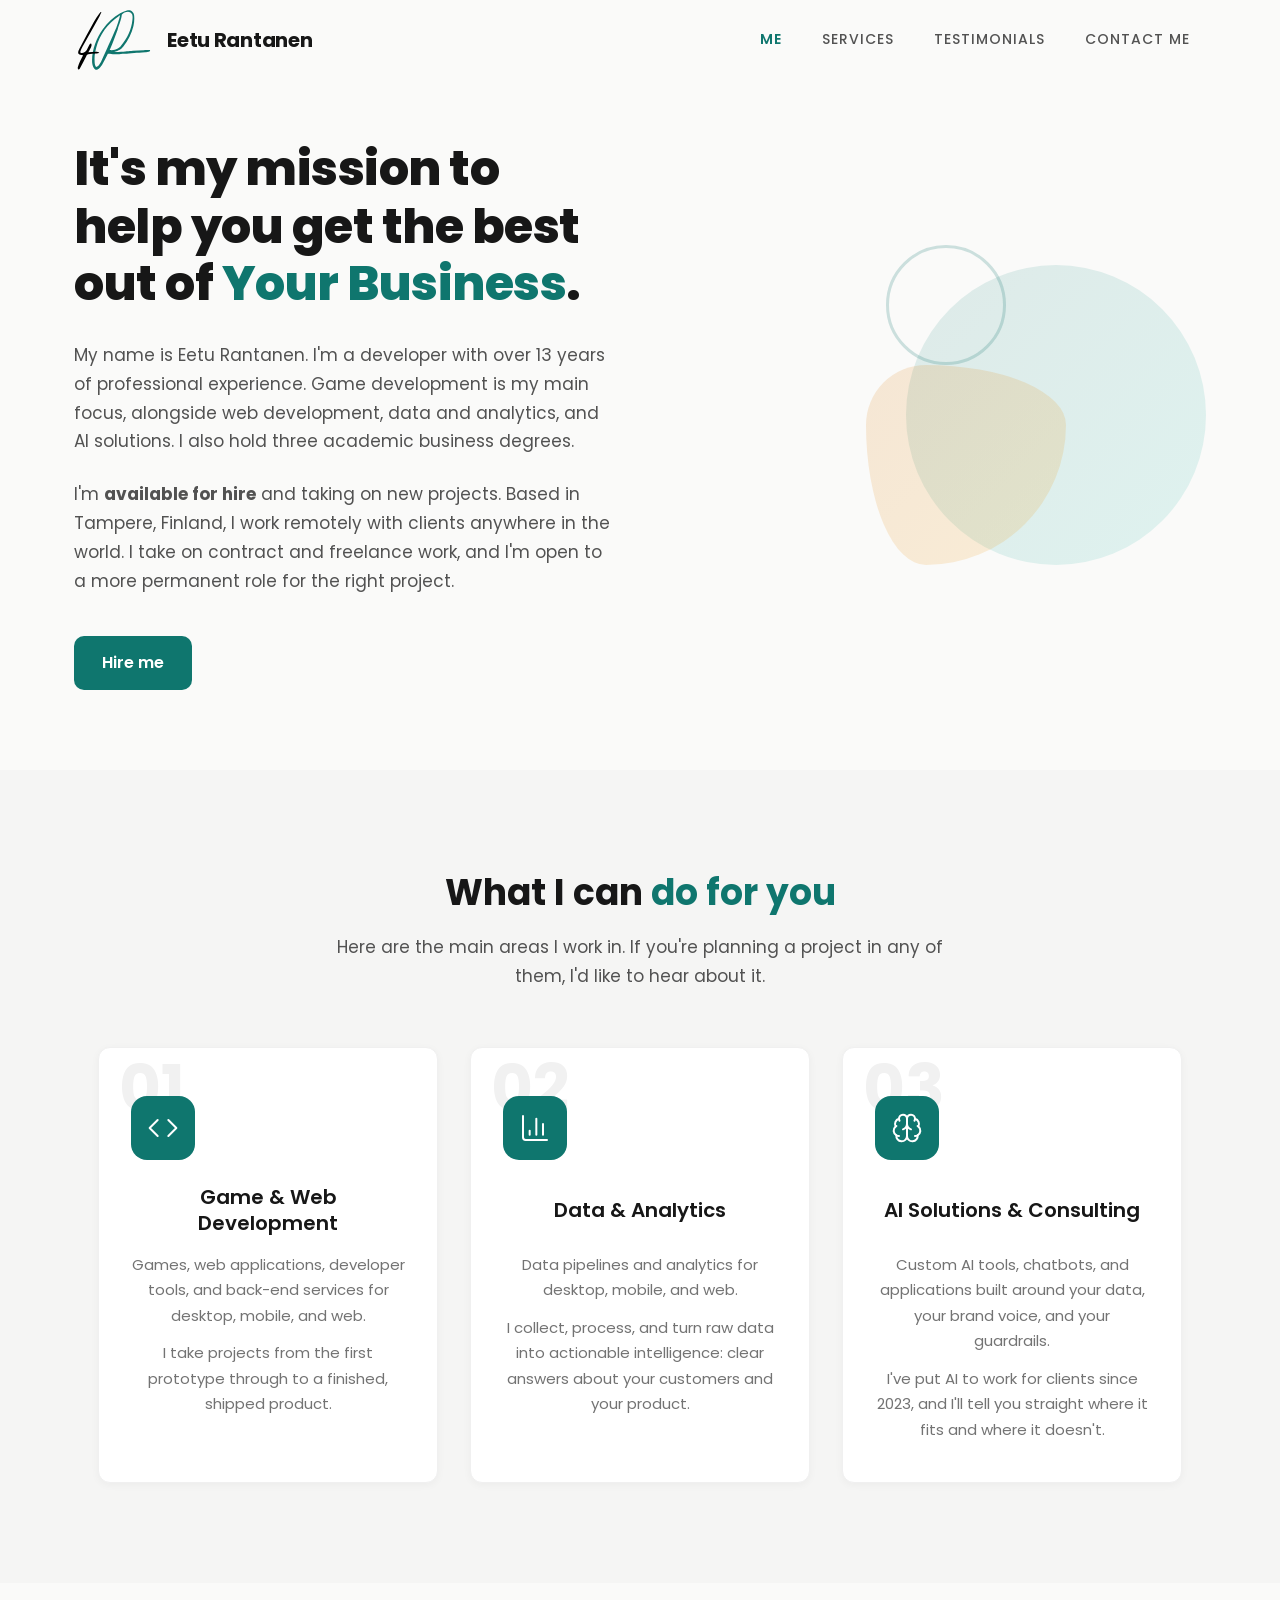
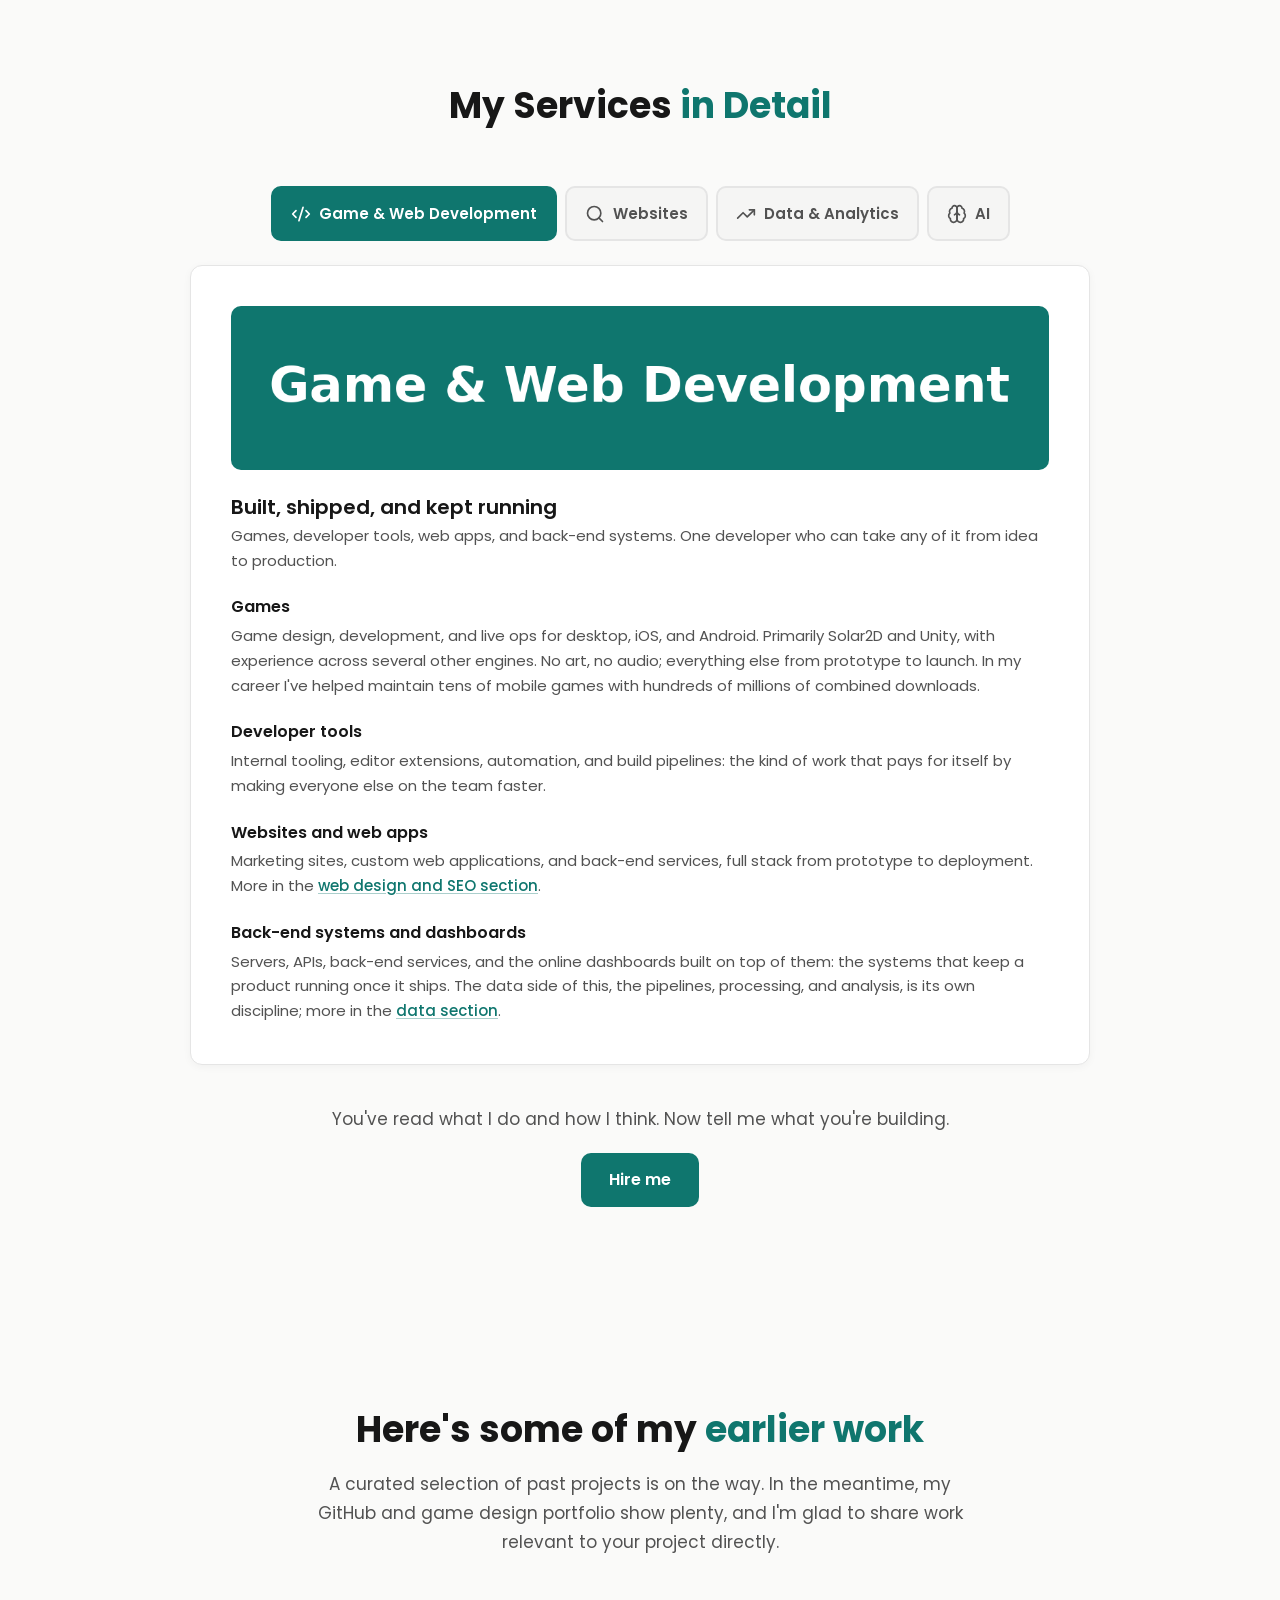
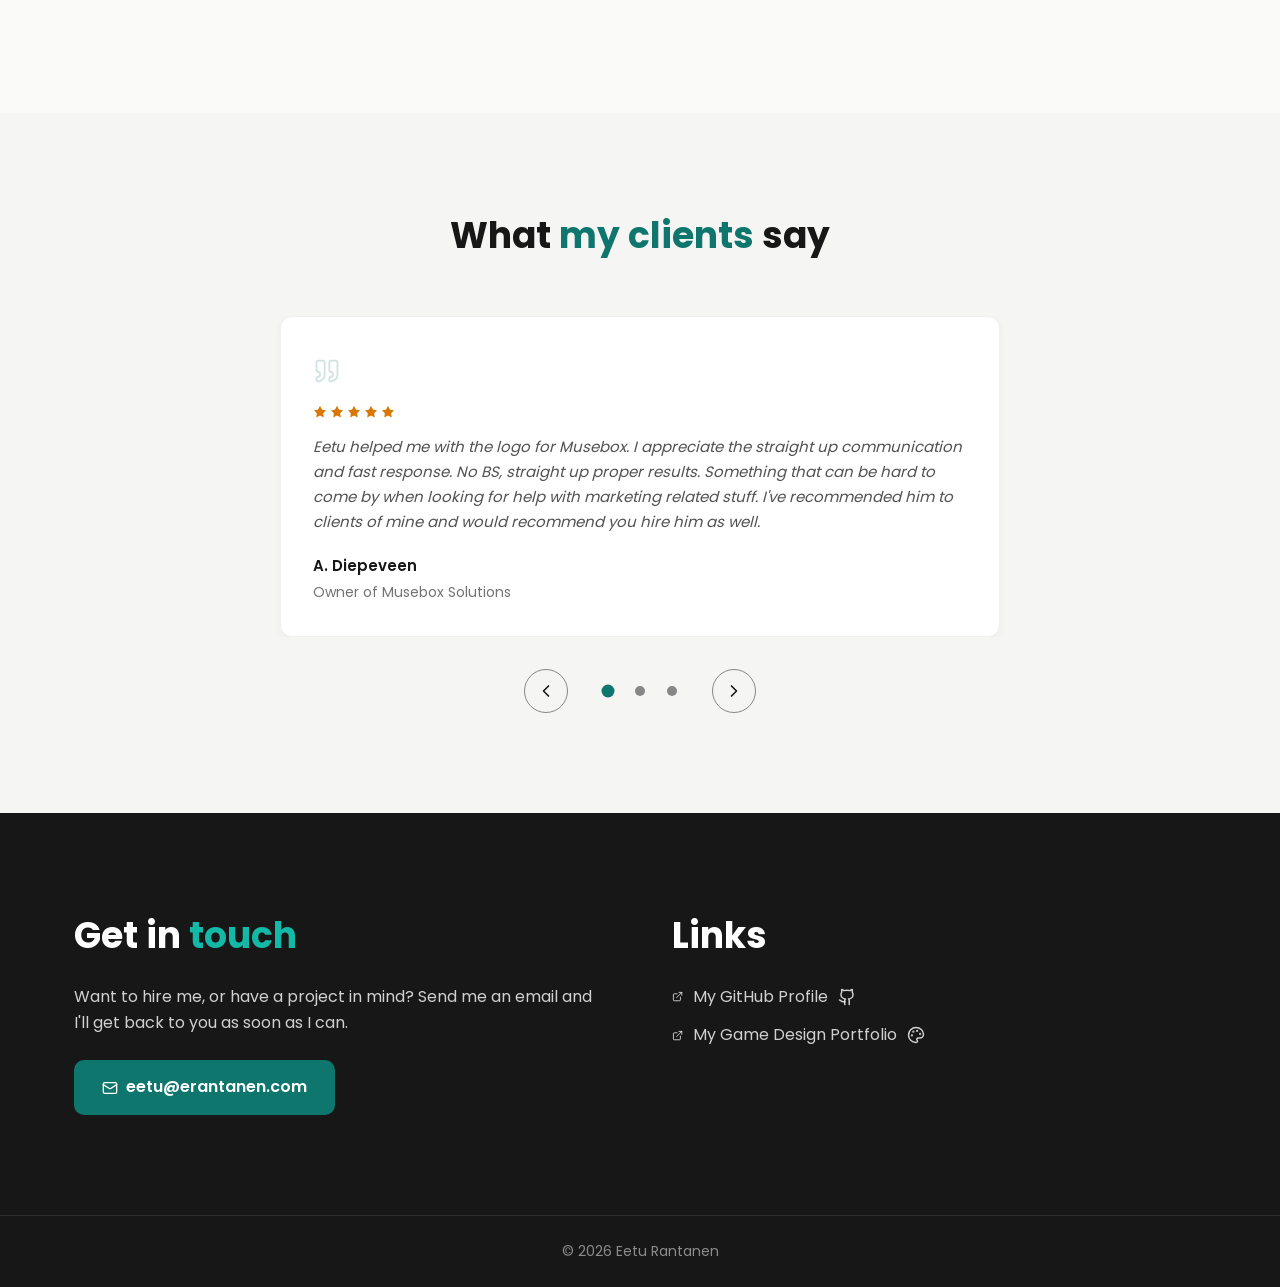
==== commit 2ae12f16: "Overhaul the entire website: contents & style - No more external libraries, bootstrap, jQuery, CDN, " ====
--- a/index.html
+++ b/index.html
@@ -1,377 +1,385 @@
-<!DOCTYPE html>
+<!doctype html>
 <html lang="en">
-<head>
-    <meta charset="utf-8">
-    <meta name="viewport" content="width=device-width, initial-scale=1, shrink-to-fit=no">
-    <meta name="description" content="">
-    <meta name="author" content="Eetu Rantanen">
-    <link href="https://fonts.googleapis.com/css?family=Poppins:100,200,300,400,500,600,700,800,900&display=swap" rel="stylesheet">
-
-    <link rel="stylesheet" type="text/css" href="assets/css/bootstrap.min.css">
-    <link rel="stylesheet" type="text/css" href="assets/css/font-awesome.css">
-    <link rel="stylesheet" href="assets/css/templatemo-lava.css">
-    <link rel="stylesheet" href="assets/css/owl-carousel.css">
-    
-    <title>Eetu Rantanen</title>
-</head>
-
-<body>
-
-    <!-- ***** Preloader Start ***** -->
-    <div id="preloader">
-        <div class="jumper">
-            <div></div>
-            <div></div>
-            <div></div>
-        </div>
-    </div>
-    <!-- ***** Preloader End ***** -->
-
-
-    <!-- ***** Header Area Start ***** -->
-    <header class="header-area header-sticky">
-        <div class="container">
-            <div class="row">
-                <div class="col-12">
-                    <nav class="main-nav">
-                        <a href="index.html" class="logo">
-                            ERantanen
-                        </a>
-                        
-                        <ul class="nav">
-                            <li class="scroll-to-section"><a href="#me" class="menu-item">Me</a></li>
-                            <li class="scroll-to-section"><a href="#services" class="menu-item">Services</a></li>
-                            <li class="scroll-to-section"><a href="#testimonials" class="menu-item">Testimonials</a></li>
-                            <li class="scroll-to-section"><a href="#contact" class="menu-item">Contact Me</a></li>
-                        </ul>
-                        <a class='menu-trigger'>
-                            <span>Menu</span>
-                        </a>
-                    </nav>
-                </div>
-            </div>
-        </div>
-    </header>
-    
-    
-    <div class="welcome-area" id="me">
-        <div class="header-text">
-            <div class="container">
-                <div class="row">
-                    <div class="left-text col-lg-6 col-md-12 col-sm-12 col-xs-12"
-                        data-scroll-reveal="enter left move 30px over 0.6s after 0.4s">
-                        <h1>It's my mission to get the best out of <em>Your business</em>.</h1>
-                        <p>
-                            My name is Eetu Rantanen, and over the last 10 years, several websites, custom web apps, as well as business apps
-                            and games for iOS and Android. I have also consulted several clients on their IT needs and game development designs.
-                            I'm also a capable graphic designer, so if you need a logo or other visual assets, let's talk!
-                            <br><br>
-                            What's more, I have completed three academic business degrees and I am constantly looking for new challenges.
-                        </p>
-                    </div>
-                </div>
-            </div>
-        </div>
-    </div>
-    
-    
-    <section class="section">
-        <div class="container">
-            <div class="row">
-                <div class="col-lg-8 offset-lg-2">
-                    <div class="center-heading">
-                        <h2>The website is being <em>updated</em></h2>
-                        <p>
-                            <b>I'm currently in the process of moving this website from one host to another.</b>
-                        </p>
-                        <p>
-                            The site is currently missing a lot of content, such as my portfolio & many customer testimonials.
-                            I'm working on adding the missing content, the site's final style, etc. as soon as possible.<br><br>
-                        </p>
-                        <p>
-                            In the meantime, if you are looking some game development related projects of mine,
-                            feel free to visit my code/game portfolio page: <a href="https://www.xedur.com">www.xedur.com</a>.
-                        </p>
-                    </div>
-                </div>
-            </div>
-        </div>
-    </section>
-
-    <section class="section" id="services">
-        <div class="container">
-            <div class="row">
-                <div class="col-lg-4 col-md-6 col-sm-12 col-xs-12"
-                    data-scroll-reveal="enter left move 30px over 0.6s after 0.4s">
-                    <div class="features-item">
-                        <div class="features-icon">
-                            <h2>01</h2>
-                            <img src="assets/images/features-icon-1.png" alt="">
-                            <h4>Data Science</h4>
-                            <p>I have several years of experience in developing and utilising analytics for websites and mobile apps.</p>
-                            <a href="#testimonials" class="main-button">
-                                Read more
-                            </a>
-                        </div>
-                    </div>
-                </div>
-                <div class="col-lg-4 col-md-6 col-sm-12 col-xs-12"
-                    data-scroll-reveal="enter bottom move 30px over 0.6s after 0.4s">
-                    <div class="features-item">
-                        <div class="features-icon">
-                            <h2>02</h2>
-                            <img src="assets/images/features-icon-2.png" alt="">
-                            <h4>Game Development</h4>
-                            <p>
-                                I have over 8 years of experience in developing commercial games for Windows, MacOS, Android and iOS.
-                            </p>
-                            <a href="#testimonials" class="main-button">
-                                Read more
-                            </a>
-                        </div>
-                    </div>
-                </div>
-                <div class="col-lg-4 col-md-6 col-sm-12 col-xs-12"
-                    data-scroll-reveal="enter right move 30px over 0.6s after 0.4s">
-                    <div class="features-item">
-                        <div class="features-icon">
-                            <h2>03</h2>
-                            <img src="assets/images/features-icon-3.png" alt="">
-                            <h4>Web Development</h4>
-                            <p>
-                                I have experience from developing dynamic websites using WordPress as well as fully custom built
-                                web applications, as well as back-end services for mobile applications.
-                            </p>
-                            <a href="#testimonials" class="main-button">
-                                Read more
-                            </a>
-                        </div>
-                    </div>
-                </div>
-            </div>
-        </div>
-    </section>
-    <!-- ***** Features Big Item End ***** -->
-
-    <div class="left-image-decor"></div>
-
-    <!-- ***** Features Big Item Start ***** -->
-    <section class="section" id="promotion">
-        <div class="container">
-            <div class="row">
-                <div class="left-image col-lg-5 col-md-12 col-sm-12 mobile-bottom-fix-big"
-                    data-scroll-reveal="enter left move 30px over 0.6s after 0.4s">
-                    <img src="assets/images/left-image.png" class="rounded img-fluid d-block mx-auto" alt="App">
-                </div>
-                <div class="right-text offset-lg-1 col-lg-6 col-md-12 col-sm-12 mobile-bottom-fix">
-                    <ul>
-                        <li data-scroll-reveal="enter right move 30px over 0.6s after 0.4s">
-                            <img src="assets/images/about-icon-01.png" alt="">
-                            <div class="text">
-                                <h4>Why care about analytics?</h4>
-                                <p>
-                                    Simply put, if you don't track your users on any level, then you won't be able to manage them either. However,
-                                    you will need to know what to track and how, as well as what to do with the data and the results.
-                                </p>
-                            </div>
-                        </li>
-                        <li data-scroll-reveal="enter right move 30px over 0.6s after 0.5s">
-                            <img src="assets/images/about-icon-02.png" alt="">
-                            <div class="text">
-                                <h4>What's this about game design?</h4>
-                                <p>
-                                    My commercial work is currently primarily around mobile platforms, but my heart is and always will be with desktop.<br><br>
-                                    I am currently helping maintain tens of mobile games that have hundreds of millions of combined downloads.
-                                    You can view some of my personal passion projects at my other code/game portfolio page: <a href="https://www.xedur.com">www.xedur.com</a>.
-                                </p>
-                            </div>
-                        </li>
-                        <li data-scroll-reveal="enter right move 30px over 0.6s after 0.6s">
-                            <img src="assets/images/about-icon-03.png" alt="">
-                            <div class="text">
-                                <h4>Why do you need a web developer?</h4>
-                                <p>
-                                    Products like WordPress or services like SquareSpace make it easy for just about anyone to create a website these days.
-                                    However, just because anyone can create a website, doesn't mean that website will look good or fulfil it's purpose.
-                                    Time spent developing your site is also time away from other things that you could be doing.
-                                    <br><br>
-                                    Also, if you are working on a mobile game or app which needs a back-end, then wouldn't it make sense to hire someone
-                                    who is both an experienced web and mobile developer? Get the knowledge of two developers for the price of one!
-                                </p>
-                            </div>
-                        </li>
-                    </ul>
-                </div>
-            </div>
-        </div>
-    </section>
-    <!-- ***** Features Big Item End ***** -->
-
-    <div class="right-image-decor"></div>
-
-    <!-- ***** Testimonials Starts ***** -->
-    <section class="section" id="testimonials">
-        <div class="container">
-            <div class="row">
-                <div class="col-lg-8 offset-lg-2">
-                    <div class="center-heading">
-                        <h2>Here's what <em>my customers</em> say about me.</h2>
-                        <p>
-                            As mentioned above, this website is being updated and migrated,
-                            and there are only a few testimonials visible for the time being.
-                            <br><br>
-                            Please check back in a few days when I'll have several more ready!
-                        </p>
-                    </div>
-                </div>
-                <div class="col-lg-10 col-md-12 col-sm-12 mobile-bottom-fix-big"
-                    data-scroll-reveal="enter left move 30px over 0.6s after 0.4s">
-                    <div class="owl-carousel owl-theme">
-                        <div class="item service-item">
-                            <div class="author">
-                                <!-- <i><img src="assets/images/testimonial-author-1.png" alt="Author One"></i> -->
-                            </div>
-                            <div class="testimonial-content">
-                                <ul class="stars">
-                                    <li><i class="fa fa-star"></i></li>
-                                    <li><i class="fa fa-star"></i></li>
-                                    <li><i class="fa fa-star"></i></li>
-                                    <li><i class="fa fa-star"></i></li>
-                                    <li><i class="fa fa-star"></i></li>
-                                </ul>
-                                <h4>A. Diepeveen</h4>
-                                <p>
-                                    "Eetu helped me with the logo for Musebox.
-                                    I appreciate the straight up communication and fast response.
-                                    No BS, straight up proper results. Something that can be hard
-                                    to come by when looking for help with marketing related stuff.
-                                    I've recommended him to clients of mine and would recommend you hire him as well"
-                                </p>
-                                <span>Owner of Musebox Solutions</span>
-                            </div>
-                        </div>
-                        <div class="item service-item">
-                            <div class="author">
-                                <!-- <i><img src="assets/images/testimonial-author-1.png" alt="Second Author"></i> -->
-                            </div>
-                            <div class="testimonial-content">
-                                <ul class="stars">
-                                    <li><i class="fa fa-star"></i></li>
-                                    <li><i class="fa fa-star"></i></li>
-                                    <li><i class="fa fa-star"></i></li>
-                                    <li><i class="fa fa-star"></i></li>
-                                    <li><i class="fa fa-star"></i></li>
-                                </ul>
-                                <h4>I. Kronstad</h4>
-                                <p>
-                                    "Working with Eetu was a great experience!  He took the time to understand my vision
-                                    instead of trying to redirect it while providing valuable feedback to help me further
-                                    develop it. He was also very quick to work and responsive during the process including
-                                    providing updates and fixing bugs.<br><br>
-                                    Highly recommended!""
-                                </p>
-                                <span>Owner of Kronstad Inc.</span>
-                            </div>
-                        </div>
-                        <div class="item service-item">
-                            <div class="author">
-                                <!-- <i><img src="assets/images/testimonial-author-1.png" alt="Author Third"></i> -->
-                            </div>
-                            <div class="testimonial-content">
-                                <ul class="stars">
-                                    <li><i class="fa fa-star"></i></li>
-                                    <li><i class="fa fa-star"></i></li>
-                                    <li><i class="fa fa-star"></i></li>
-                                    <li><i class="fa fa-star"></i></li>
-                                    <li><i class="fa fa-star"></i></li>
-                                </ul>
-                                <h4>T. Surakka</h4>
-                                <p>
-                                    "Eetu has worked with us for several years already.
-                                    The quality of service has been of high quality and comprehensive from
-                                    designing our websites, as well as creating, maintaining and optimising them.
-                                    His customer service is quick and agreed upon schedules hold, and the end
-                                    results are excellent! Highly recommended!"
-                                </p>
-                                <span>COO of Kissanmaa Driving Academy</span>
-                            </div>
-                        </div>
-                        <div class="item service-item">
-                            <div class="author">
-                                <!-- <i><img src="assets/images/testimonial-author-1.png" alt="Fourth Author"></i> -->
-                            </div>
-                            <div class="testimonial-content">
-                                <ul class="stars">
-                                    <li><i class="fa fa-star"></i></li>
-                                    <li><i class="fa fa-star"></i></li>
-                                    <li><i class="fa fa-star"></i></li>
-                                    <li><i class="fa fa-star"></i></li>
-                                    <li><i class="fa fa-star"></i></li>
-                                </ul>
-                                <h4>A. Rantanen</h4>
-                                <p>
-                                    "Eetu is a seasoned professional and he has created and maintained several websites
-                                    for my art exhibitions and created art posters for them. He has presented numberous
-                                    good solutions that have resulted in significant number of traffic to the websites.
-                                    His services have been quick and cost efficient. I'll be using his services again
-                                    in the future. I'll leave such things to a professional so that I can focus on other things."
-                                </p>
-                                <span>Mayor of Kemijärvi</span>
-                            </div>
-                        </div>
-                    </div>
-                </div>
-            </div>
-        </div>
-    </section>
-    <!-- ***** Testimonials Ends ***** -->
-
-
-    <!-- ***** Footer Start ***** -->
-    <footer id="contact">
-        <div class="container">
-            <div class="footer-content">
-                <div class="row">
-                    <div class="right-content col-lg-6 col-md-12 col-sm-12">
-                        <h2>Contact <em>Me</em></h2>
-                        <p>
-                            If you need to get in touch with me, then feel free to send me an email at
-                            <u><a href="mailto:eetu@erantanen.com?subject=Contact request">eetu@erantanen.com</a></u>
-                            and I will get back to you as soon as I can.
-                        </p>
-                        <ul class="social">
-                            <li><a href="https://github.com/XeduR/"><i class="fa fa-github"></i></a></li>
-                            <li><a href="https://www.xedur.com/"><i class="fa fa-paint-brush"></i></a></li>
-                        </ul>
-                    </div>
-                </div>
-            </div>
-            <div class="row">
-                <div class="col-lg-12">
-                    <div class="sub-footer">
-                        <p>Copyright &copy; 2021 Eetu Rantanen
-                    </div>
-                </div>
-            </div>
-        </div>
-    </footer>
-
-    <!-- jQuery -->
-    <script src="assets/js/jquery-2.1.0.min.js"></script>
-
-    <!-- Bootstrap -->
-    <script src="assets/js/popper.js"></script>
-    <script src="assets/js/bootstrap.min.js"></script>
-
-    <!-- Plugins -->
-    <script src="assets/js/owl-carousel.js"></script>
-    <script src="assets/js/scrollreveal.min.js"></script>
-    <script src="assets/js/waypoints.min.js"></script>
-    <script src="assets/js/jquery.counterup.min.js"></script>
-    <script src="assets/js/imgfix.min.js"></script>
-
-    <!-- Global Init -->
-    <script src="assets/js/custom.js"></script>
-
-</body>
-</html>+	<head>
+		<meta charset="UTF-8" />
+		<meta name="viewport" content="width=device-width, initial-scale=1.0" />
+		<meta name="description" content="Eetu Rantanen - Game and web development, data and analytics, and AI solutions and consulting. Over 13 years of development and consulting experience." />
+		<meta name="author" content="Eetu Rantanen" />
+		<meta name="robots" content="index, follow" />
+		<link rel="canonical" href="https://www.erantanen.com/" />
+
+		<meta property="og:title" content="Eetu Rantanen - Game, Web, Data &amp; AI Developer for Hire" />
+		<meta property="og:description" content="Game and web development, data and analytics, and AI solutions and consulting. Over 13 years of experience." />
+		<meta property="og:type" content="website" />
+		<meta property="og:url" content="https://www.erantanen.com/" />
+		<meta property="og:image" content="https://www.erantanen.com/img/erantanen-share.png" />
+		<meta property="og:image:width" content="1200" />
+		<meta property="og:image:height" content="630" />
+		<meta property="og:image:alt" content="Eetu Rantanen" />
+		<meta property="og:locale" content="en_US" />
+
+		<meta name="twitter:card" content="summary_large_image" />
+		<meta name="twitter:title" content="Eetu Rantanen - Game, Web, Data &amp; AI Developer for Hire" />
+		<meta name="twitter:description" content="Game and web development, data and analytics, and AI solutions and consulting. Over 13 years of experience." />
+		<meta name="twitter:image" content="https://www.erantanen.com/img/erantanen-share.png" />
+		<meta name="twitter:image:alt" content="Eetu Rantanen" />
+
+		<link rel="icon" type="image/png" href="img/favicon/favicon-96x96.png" sizes="96x96" />
+		<link rel="icon" type="image/svg+xml" href="img/favicon/favicon.svg" />
+		<link rel="shortcut icon" href="img/favicon/favicon.ico" />
+		<link rel="apple-touch-icon" sizes="180x180" href="img/favicon/apple-touch-icon.png" />
+		<meta name="apple-mobile-web-app-title" content="erantanen" />
+		<link rel="manifest" href="img/favicon/site.webmanifest" />
+
+		<link rel="stylesheet" href="css/styles.css" />
+
+		<noscript>
+			<style>
+				.reveal { opacity: 1; transform: none; }
+				.menu-toggle { display: none; }
+				@media (max-width: 768px) {
+					.nav-list {
+						display: flex;
+						position: static;
+						flex-direction: row;
+						gap: 4px;
+						box-shadow: none;
+						background: transparent;
+						padding: 0;
+					}
+					.nav-link {
+						padding: 6px 8px;
+						font-size: 0.6875rem;
+					}
+				}
+			</style>
+		</noscript>
+
+		<title>Eetu Rantanen - Game, Web, Data &amp; AI Developer for Hire</title>
+	</head>
+
+	<body>
+		<a href="#me" class="skip-link">Skip to main content</a>
+
+		<header class="header">
+			<div class="container">
+				<a href="#me" class="logo" aria-label="Eetu Rantanen, home">
+					<img src="img/eetu-rantanen.svg" alt="" width="79" height="64" />
+					<span class="logo-name">Eetu Rantanen</span>
+				</a>
+				<nav class="nav" aria-label="Main navigation">
+					<ul class="nav-list">
+						<li><a href="#me" class="nav-link active">Me</a></li>
+						<li><a href="#services" class="nav-link">Services</a></li>
+						<li><a href="#testimonials" class="nav-link">Testimonials</a></li>
+						<li><a href="#contact" class="nav-link">Contact Me</a></li>
+					</ul>
+					<button type="button" class="menu-toggle" aria-expanded="false" aria-label="Open menu">
+						<svg class="icon-menu" xmlns="http://www.w3.org/2000/svg" width="24" height="24" viewBox="0 0 24 24" fill="none" stroke="currentColor" stroke-width="2" stroke-linecap="round" stroke-linejoin="round"><path d="M4 5h16"/><path d="M4 12h16"/><path d="M4 19h16"/></svg>
+						<svg class="icon-close" xmlns="http://www.w3.org/2000/svg" width="24" height="24" viewBox="0 0 24 24" fill="none" stroke="currentColor" stroke-width="2" stroke-linecap="round" stroke-linejoin="round"><path d="M18 6 6 18"/><path d="m6 6 12 12"/></svg>
+					</button>
+				</nav>
+			</div>
+		</header>
+
+		<main>
+
+			<section id="me" class="hero">
+				<div class="container">
+					<div class="reveal">
+						<div class="hero-text">
+							<h1 class="hero-heading">It's my mission to help you get the best out of <span class="accent">Your Business</span>.</h1>
+							<p class="hero-bio">My name is Eetu Rantanen. I'm a developer with over 13 years of professional experience. Game development is my main focus, alongside web development, data and analytics, and AI solutions. I also hold three academic business degrees.</p>
+							<p class="hero-bio">I'm <strong>available for hire</strong> and taking on new projects. Based in Tampere, Finland, I work remotely with clients anywhere in the world. I take on contract and freelance work, and I'm open to a more permanent role for the right project.</p>
+							<a href="#contact" class="cta-button">Hire me</a>
+						</div>
+					</div>
+					<div class="hero-visual" aria-hidden="true">
+						<div class="shape1"></div>
+						<div class="shape2"></div>
+						<div class="shape3"></div>
+					</div>
+				</div>
+			</section>
+
+			<section id="services" class="services">
+				<div class="container">
+					<div class="reveal">
+						<h2 class="services-heading">What I can <span class="accent">do for you</span></h2>
+						<p class="services-intro">Here are the main areas I work in. If you're planning a project in any of them, I'd like to hear about it.</p>
+					</div>
+					<div class="services-grid">
+						<div class="reveal" data-delay="0">
+							<div class="service-card">
+								<span class="service-number">01</span>
+								<div class="service-icon-wrap">
+									<svg xmlns="http://www.w3.org/2000/svg" width="32" height="32" viewBox="0 0 24 24" fill="none" stroke="currentColor" stroke-width="1.5" stroke-linecap="round" stroke-linejoin="round" aria-hidden="true"><polyline points="16 18 22 12 16 6"/><polyline points="8 6 2 12 8 18"/></svg>
+								</div>
+								<h3 class="service-card-title">Game & Web Development</h3>
+								<p class="service-card-text">Games, web applications, developer tools, and back-end services for desktop, mobile, and web.</p>
+								<p class="service-card-text">I take projects from the first prototype through to a finished, shipped product.</p>
+							</div>
+						</div>
+						<div class="reveal" data-delay="100">
+							<div class="service-card">
+								<span class="service-number">02</span>
+								<div class="service-icon-wrap">
+									<svg xmlns="http://www.w3.org/2000/svg" width="32" height="32" viewBox="0 0 24 24" fill="none" stroke="currentColor" stroke-width="1.5" stroke-linecap="round" stroke-linejoin="round" aria-hidden="true"><path d="M3 3v16a2 2 0 0 0 2 2h16"/><path d="M18 17V9"/><path d="M13 17V5"/><path d="M8 17v-3"/></svg>
+								</div>
+								<h3 class="service-card-title">Data & Analytics</h3>
+								<p class="service-card-text">Data pipelines and analytics for desktop, mobile, and web.</p>
+								<p class="service-card-text">I collect, process, and turn raw data into actionable intelligence: clear answers about your customers and your product.</p>
+							</div>
+						</div>
+						<div class="reveal" data-delay="200">
+							<div class="service-card">
+								<span class="service-number">03</span>
+								<div class="service-icon-wrap">
+									<svg xmlns="http://www.w3.org/2000/svg" width="32" height="32" viewBox="0 0 24 24" fill="none" stroke="currentColor" stroke-width="1.5" stroke-linecap="round" stroke-linejoin="round" aria-hidden="true"><path d="M12 5a3 3 0 1 0-5.997.125 4 4 0 0 0-2.526 5.77 4 4 0 0 0 .556 6.588A4 4 0 1 0 12 18Z"/><path d="M12 5a3 3 0 1 1 5.997.125 4 4 0 0 1 2.526 5.77 4 4 0 0 1-.556 6.588A4 4 0 1 1 12 18Z"/><path d="M15 13a4.5 4.5 0 0 1-3-4 4.5 4.5 0 0 1-3 4"/><path d="M17.599 6.5a3 3 0 0 0 .399-1.375"/><path d="M6.003 5.125A3 3 0 0 0 6.401 6.5"/><path d="M3.477 10.896a4 4 0 0 1 .585-.396"/><path d="M19.938 10.5a4 4 0 0 1 .585.396"/><path d="M6 18a4 4 0 0 1-1.967-.516"/><path d="M19.967 17.484A4 4 0 0 1 18 18"/></svg>
+								</div>
+								<h3 class="service-card-title">AI Solutions & Consulting</h3>
+								<p class="service-card-text">Custom AI tools, chatbots, and applications built around your data, your brand voice, and your guardrails.</p>
+								<p class="service-card-text">I've put AI to work for clients since 2023, and I'll tell you straight where it fits and where it doesn't.</p>
+							</div>
+						</div>
+					</div>
+				</div>
+			</section>
+
+			<section class="details">
+				<div class="container">
+					<div class="reveal">
+						<h2 class="details-heading">My Services <span class="accent">in Detail</span></h2>
+					</div>
+					<div class="reveal">
+						<div class="details-tabs">
+							<div class="details-tablist" role="tablist" aria-label="Service details">
+								<button type="button" role="tab" class="details-tab is-active" id="tab-building" aria-selected="true" aria-controls="panel-building" tabindex="0" data-tab="building">
+									<span class="details-tab-icon" aria-hidden="true">
+										<svg xmlns="http://www.w3.org/2000/svg" width="20" height="20" viewBox="0 0 24 24" fill="none" stroke="currentColor" stroke-width="2" stroke-linecap="round" stroke-linejoin="round"><path d="m18 16 4-4-4-4"/><path d="m6 8-4 4 4 4"/><path d="m14.5 4-5 16"/></svg>
+									</span>
+									<span class="details-tab-label">Game &amp; Web Development</span>
+								</button>
+								<button type="button" role="tab" class="details-tab" id="tab-web" aria-selected="false" aria-controls="panel-web" tabindex="-1" data-tab="web">
+									<span class="details-tab-icon" aria-hidden="true">
+										<svg xmlns="http://www.w3.org/2000/svg" width="20" height="20" viewBox="0 0 24 24" fill="none" stroke="currentColor" stroke-width="2" stroke-linecap="round" stroke-linejoin="round"><circle cx="11" cy="11" r="8"/><path d="m21 21-4.3-4.3"/></svg>
+									</span>
+									<span class="details-tab-label">Websites</span>
+								</button>
+								<button type="button" role="tab" class="details-tab" id="tab-data" aria-selected="false" aria-controls="panel-data" tabindex="-1" data-tab="data">
+									<span class="details-tab-icon" aria-hidden="true">
+										<svg xmlns="http://www.w3.org/2000/svg" width="20" height="20" viewBox="0 0 24 24" fill="none" stroke="currentColor" stroke-width="2" stroke-linecap="round" stroke-linejoin="round"><path d="M16 7h6v6"/><path d="m22 7-8.5 8.5-5-5L2 17"/></svg>
+									</span>
+									<span class="details-tab-label">Data &amp; Analytics</span>
+								</button>
+								<button type="button" role="tab" class="details-tab" id="tab-ai" aria-selected="false" aria-controls="panel-ai" tabindex="-1" data-tab="ai">
+									<span class="details-tab-icon" aria-hidden="true">
+										<svg xmlns="http://www.w3.org/2000/svg" width="20" height="20" viewBox="0 0 24 24" fill="none" stroke="currentColor" stroke-width="2" stroke-linecap="round" stroke-linejoin="round"><path d="M12 5a3 3 0 1 0-5.997.125 4 4 0 0 0-2.526 5.77 4 4 0 0 0 .556 6.588A4 4 0 1 0 12 18Z"/><path d="M12 5a3 3 0 1 1 5.997.125 4 4 0 0 1 2.526 5.77 4 4 0 0 1-.556 6.588A4 4 0 1 1 12 18Z"/><path d="M15 13a4.5 4.5 0 0 1-3-4 4.5 4.5 0 0 1-3 4"/></svg>
+									</span>
+									<span class="details-tab-label">AI</span>
+								</button>
+							</div>
+							<div class="details-panels">
+								<div role="tabpanel" id="panel-building" aria-labelledby="tab-building" class="details-panel is-active" data-panel="building">
+									<img class="detail-banner" src="img/banner-development.png" alt="Game and web development banner" width="1200" height="240" loading="lazy" />
+									<h3 class="detail-title">Built, shipped, and kept running</h3>
+									<p class="detail-text">Games, developer tools, web apps, and back-end systems. One developer who can take any of it from idea to production.</p>
+									<h4 class="detail-subheading">Games</h4>
+									<p class="detail-text">Game design, development, and live ops for desktop, iOS, and Android. Primarily Solar2D and Unity, with experience across several other engines. No art, no audio; everything else from prototype to launch. In my career I've helped maintain tens of mobile games with hundreds of millions of combined downloads.</p>
+									<h4 class="detail-subheading">Developer tools</h4>
+									<p class="detail-text">Internal tooling, editor extensions, automation, and build pipelines: the kind of work that pays for itself by making everyone else on the team faster.</p>
+									<h4 class="detail-subheading">Websites and web apps</h4>
+									<p class="detail-text">Marketing sites, custom web applications, and back-end services, full stack from prototype to deployment. More in the <button type="button" class="detail-tab-link" data-target-tab="web">web design and SEO section</button>.</p>
+									<h4 class="detail-subheading">Back-end systems and dashboards</h4>
+									<p class="detail-text">Servers, APIs, back-end services, and the online dashboards built on top of them: the systems that keep a product running once it ships. The data side of this, the pipelines, processing, and analysis, is its own discipline; more in the <button type="button" class="detail-tab-link" data-target-tab="data">data section</button>.</p>
+								</div>
+								<div role="tabpanel" id="panel-web" aria-labelledby="tab-web" class="details-panel" tabindex="0" data-panel="web" hidden>
+									<img class="detail-banner" src="img/banner-websites.png" alt="Websites banner" width="1200" height="240" loading="lazy" />
+									<h3 class="detail-title">A website that earns its keep</h3>
+									<p class="detail-text">I take on web work selectively, for clients who want it done properly, not just done. That covers web design, technical SEO, usability reviews, and WCAG-compliant accessibility, alongside the development itself.</p>
+									<h4 class="detail-subheading">A website needs a purpose</h4>
+									<p class="detail-text">Before anything gets designed, the real question is what the site is for. A sales funnel? Lead generation? Educating customers, or building enough trust to close the deal offline? The answer drives every decision after it: structure, copy, what the page asks a visitor to do, what counts as success. A site built without that answer is just decoration. I work the purpose into the design from the start, so the site does its job reliably.</p>
+									<h4 class="detail-subheading">If Google can't find your site, neither will your customers</h4>
+									<p class="detail-text">A site that doesn't show up in search is invisible. For most small businesses, search is the single biggest path to discovery, and even ads, referrals, and word of mouth usually end with someone Googling your name.</p>
+									<h4 class="detail-subheading">There's no shortcut and no "secret"</h4>
+									<p class="detail-text">Ignore anyone selling "#1 on Google" or insider tricks; nobody has a back channel to the algorithm. Search engines reward sites that are technically sound, well structured, and genuinely useful, full stop. The tricks age into liabilities the moment the algorithm shifts.</p>
+									<h4 class="detail-subheading">Design, performance, accessibility, and SEO are one job</h4>
+									<p class="detail-text">Page weight, semantic markup, contrast, heading structure, mobile layout: the same decisions move all of them at once. So I treat them as a single piece of work, priced as one.</p>
+								</div>
+								<div role="tabpanel" id="panel-data" aria-labelledby="tab-data" class="details-panel" tabindex="0" data-panel="data" hidden>
+									<img class="detail-banner" src="img/banner-data.png" alt="Data and analytics banner" width="1200" height="240" loading="lazy" />
+									<h3 class="detail-title">Data into decisions, not noise</h3>
+									<p class="detail-text">Data done well tells you who your customers are and what to do next. Data done badly is noise, or worse, a regulatory and reputational liability.</p>
+									<h4 class="detail-subheading">What I build with data</h4>
+									<p class="detail-text">The deliverables are concrete: data pipelines that ingest and transform raw events, analytics dashboards that put the answers in front of the people making decisions, and custom tooling built on Python's data, AI, and ML libraries. I have built and run these for client work and for my own projects, end to end.</p>
+									<h4 class="detail-subheading">Data is potential, not an asset</h4>
+									<p class="detail-text">Raw events sitting in a database don't move the business. Data becomes an asset only once it's collected, processed, and analysed into something you can act on: who your customers are, what they actually do, which features matter, where the funnel leaks. That conversion is the work I do.</p>
+									<h4 class="detail-subheading">Garbage in, garbage out</h4>
+									<p class="detail-text">Track the wrong events, mistag them, or capture inconsistent identifiers, and every report built on top inherits the defect. Designing the collection layer well matters as much as the analysis.</p>
+									<h4 class="detail-subheading">Knowing what not to track</h4>
+									<p class="detail-text">Collecting everything because storage is cheap is a bad default. Every event you capture is something to store, secure, document, and justify to a regulator. This very site is the example: no cookies, no analytics, no trackers, because nothing here would justify them. Sometimes the right amount of data is none.</p>
+									<p class="detail-text">If you don't actually process and analyse the data you've collected, and then make data-driven decisions, then you should not collect any data to begin with. It'd just be a liability and a waste of resources.</p>
+									<h4 class="detail-subheading">Privacy is non-negotiable</h4>
+									<p class="detail-text">Collecting personal data is a commitment: a privacy notice, a lawful basis under GDPR, data subject requests, breach handling, retention limits, processor contracts. None of it is optional.</p>
+									<p class="detail-text">AI makes this sharper. Every document, dataset, or transcript fed into an LLM is data leaving your control. That can mean your own corporate secrets, or your customers' personal data, leaking through a tool nobody audited. Privacy now covers what your team hands to AI, not just what you collect from users.</p>
+								</div>
+								<div role="tabpanel" id="panel-ai" aria-labelledby="tab-ai" class="details-panel" tabindex="0" data-panel="ai" hidden>
+									<img class="detail-banner" src="img/banner-ai.png" alt="AI banner" width="1200" height="240" loading="lazy" />
+									<h3 class="detail-title">Where AI fits, and where it doesn't</h3>
+									<p class="detail-text">I build practical AI: chatbots, assistants, and tooling that does real work. The hard part is rarely the model. It's knowing exactly where AI earns its place and where it's a liability, and that judgement is what you're hiring.</p>
+									<h4 class="detail-subheading">Custom chatbots and assistants</h4>
+									<p class="detail-text">I build production AI chatbots: customer support, internal Q&amp;A over your own documents, lead capture, guided onboarding. Built around your data, your brand voice, and your guardrails. Not a generic ChatGPT box; an assistant that knows your product and stays in its lane.</p>
+									<h4 class="detail-subheading">Claude workflows and AI tooling</h4>
+									<p class="detail-text">AI inside the engineering process itself: agent-driven research, data extraction pipelines, document understanding, code generation and review, automated quality checks. Tooling that compounds your team's output, not the kind that just demos well.</p>
+									<h4 class="detail-subheading">Scoping it right is half the work</h4>
+									<p class="detail-text">AI is a pattern-matching engine, not a thinking machine. It's superb with language and messy data, and unreliable anywhere a confident wrong answer carries real cost: audit-grade certainty, legal liability, decisions you can't verify. Knowing that line, and scoping a project to stay on the right side of it, is most of what separates an AI project that ships from one that quietly fails.</p>
+									<h4 class="detail-subheading">AI should empower people, not replace them</h4>
+									<p class="detail-text">I build AI to make a team faster and cheaper to run, not smaller: a force multiplier for the people you already have. I won't take on work whose goal is to cut staff, or to put a number on a layoff that's already been decided. AI also carries real costs that never reach the invoice: an environmental footprint, social consequences, ethical questions with no clean answers. If you want your people to do more, not to have fewer of them, that's the work I want.</p>
+								</div>
+							</div>
+						</div>
+					</div>
+					<div class="reveal">
+						<div class="details-cta">
+							<p class="details-cta-text">You've read what I do and how I think. Now tell me what you're building.</p>
+							<a href="#contact" class="cta-button">Hire me</a>
+						</div>
+					</div>
+				</div>
+			</section>
+
+			<section id="work" class="work">
+				<div class="container">
+					<div class="reveal">
+						<h2 class="work-heading">Here's some of my <span class="accent">earlier work</span></h2>
+						<p class="services-intro">A curated selection of past projects is on the way. In the meantime, my GitHub and game design portfolio show plenty, and I'm glad to share work relevant to your project directly.</p>
+					</div>
+				</div>
+			</section>
+
+			<section id="testimonials" class="testimonials">
+				<div class="container">
+					<div class="reveal">
+						<h2 class="testimonials-heading">What <span class="accent">my clients</span> say</h2>
+					</div>
+					<div class="reveal" data-delay="80">
+						<div class="testimonials-carousel" role="group" aria-roledescription="carousel" aria-label="Client testimonials">
+							<div class="testimonials-viewport">
+								<ul class="testimonials-track">
+									<li class="testimonial-slide" aria-roledescription="slide" aria-label="1 of 3">
+										<div class="testimonial-card">
+											<svg class="testimonial-quote-icon" xmlns="http://www.w3.org/2000/svg" width="28" height="28" viewBox="0 0 24 24" fill="none" stroke="currentColor" stroke-width="1.5" stroke-linecap="round" stroke-linejoin="round" aria-hidden="true"><path d="M16 3a2 2 0 0 0-2 2v6a2 2 0 0 0 2 2 1 1 0 0 1 1 1v1a2 2 0 0 1-2 2 1 1 0 0 0-1 1v2a1 1 0 0 0 1 1 6 6 0 0 0 6-6V5a2 2 0 0 0-2-2z"/><path d="M5 3a2 2 0 0 0-2 2v6a2 2 0 0 0 2 2 1 1 0 0 1 1 1v1a2 2 0 0 1-2 2 1 1 0 0 0-1 1v2a1 1 0 0 0 1 1 6 6 0 0 0 6-6V5a2 2 0 0 0-2-2z"/></svg>
+											<div class="testimonial-stars" aria-hidden="true">
+												<svg xmlns="http://www.w3.org/2000/svg" width="14" height="14" viewBox="0 0 24 24" fill="currentColor" stroke-width="0"><path d="M11.525 2.295a.53.53 0 0 1 .95 0l2.31 4.679a2.123 2.123 0 0 0 1.595 1.16l5.166.756a.53.53 0 0 1 .294.904l-3.736 3.638a2.123 2.123 0 0 0-.611 1.878l.882 5.14a.53.53 0 0 1-.771.56l-4.618-2.428a2.122 2.122 0 0 0-1.973 0L6.396 21.01a.53.53 0 0 1-.77-.56l.881-5.139a2.122 2.122 0 0 0-.611-1.879L2.16 9.795a.53.53 0 0 1 .294-.906l5.165-.755a2.122 2.122 0 0 0 1.597-1.16z"/></svg>
+												<svg xmlns="http://www.w3.org/2000/svg" width="14" height="14" viewBox="0 0 24 24" fill="currentColor" stroke-width="0"><path d="M11.525 2.295a.53.53 0 0 1 .95 0l2.31 4.679a2.123 2.123 0 0 0 1.595 1.16l5.166.756a.53.53 0 0 1 .294.904l-3.736 3.638a2.123 2.123 0 0 0-.611 1.878l.882 5.14a.53.53 0 0 1-.771.56l-4.618-2.428a2.122 2.122 0 0 0-1.973 0L6.396 21.01a.53.53 0 0 1-.77-.56l.881-5.139a2.122 2.122 0 0 0-.611-1.879L2.16 9.795a.53.53 0 0 1 .294-.906l5.165-.755a2.122 2.122 0 0 0 1.597-1.16z"/></svg>
+												<svg xmlns="http://www.w3.org/2000/svg" width="14" height="14" viewBox="0 0 24 24" fill="currentColor" stroke-width="0"><path d="M11.525 2.295a.53.53 0 0 1 .95 0l2.31 4.679a2.123 2.123 0 0 0 1.595 1.16l5.166.756a.53.53 0 0 1 .294.904l-3.736 3.638a2.123 2.123 0 0 0-.611 1.878l.882 5.14a.53.53 0 0 1-.771.56l-4.618-2.428a2.122 2.122 0 0 0-1.973 0L6.396 21.01a.53.53 0 0 1-.77-.56l.881-5.139a2.122 2.122 0 0 0-.611-1.879L2.16 9.795a.53.53 0 0 1 .294-.906l5.165-.755a2.122 2.122 0 0 0 1.597-1.16z"/></svg>
+												<svg xmlns="http://www.w3.org/2000/svg" width="14" height="14" viewBox="0 0 24 24" fill="currentColor" stroke-width="0"><path d="M11.525 2.295a.53.53 0 0 1 .95 0l2.31 4.679a2.123 2.123 0 0 0 1.595 1.16l5.166.756a.53.53 0 0 1 .294.904l-3.736 3.638a2.123 2.123 0 0 0-.611 1.878l.882 5.14a.53.53 0 0 1-.771.56l-4.618-2.428a2.122 2.122 0 0 0-1.973 0L6.396 21.01a.53.53 0 0 1-.77-.56l.881-5.139a2.122 2.122 0 0 0-.611-1.879L2.16 9.795a.53.53 0 0 1 .294-.906l5.165-.755a2.122 2.122 0 0 0 1.597-1.16z"/></svg>
+												<svg xmlns="http://www.w3.org/2000/svg" width="14" height="14" viewBox="0 0 24 24" fill="currentColor" stroke-width="0"><path d="M11.525 2.295a.53.53 0 0 1 .95 0l2.31 4.679a2.123 2.123 0 0 0 1.595 1.16l5.166.756a.53.53 0 0 1 .294.904l-3.736 3.638a2.123 2.123 0 0 0-.611 1.878l.882 5.14a.53.53 0 0 1-.771.56l-4.618-2.428a2.122 2.122 0 0 0-1.973 0L6.396 21.01a.53.53 0 0 1-.77-.56l.881-5.139a2.122 2.122 0 0 0-.611-1.879L2.16 9.795a.53.53 0 0 1 .294-.906l5.165-.755a2.122 2.122 0 0 0 1.597-1.16z"/></svg>
+											</div>
+											<p class="testimonial-quote">Eetu helped me with the logo for Musebox. I appreciate the straight up communication and fast response. No BS, straight up proper results. Something that can be hard to come by when looking for help with marketing related stuff. I've recommended him to clients of mine and would recommend you hire him as well.</p>
+											<div class="testimonial-author">
+												<span class="testimonial-name">A. Diepeveen</span>
+												<span class="testimonial-role">Owner of Musebox Solutions</span>
+											</div>
+										</div>
+									</li>
+									<li class="testimonial-slide" aria-roledescription="slide" aria-label="2 of 3">
+										<div class="testimonial-card">
+											<svg class="testimonial-quote-icon" xmlns="http://www.w3.org/2000/svg" width="28" height="28" viewBox="0 0 24 24" fill="none" stroke="currentColor" stroke-width="1.5" stroke-linecap="round" stroke-linejoin="round" aria-hidden="true"><path d="M16 3a2 2 0 0 0-2 2v6a2 2 0 0 0 2 2 1 1 0 0 1 1 1v1a2 2 0 0 1-2 2 1 1 0 0 0-1 1v2a1 1 0 0 0 1 1 6 6 0 0 0 6-6V5a2 2 0 0 0-2-2z"/><path d="M5 3a2 2 0 0 0-2 2v6a2 2 0 0 0 2 2 1 1 0 0 1 1 1v1a2 2 0 0 1-2 2 1 1 0 0 0-1 1v2a1 1 0 0 0 1 1 6 6 0 0 0 6-6V5a2 2 0 0 0-2-2z"/></svg>
+											<div class="testimonial-stars" aria-hidden="true">
+												<svg xmlns="http://www.w3.org/2000/svg" width="14" height="14" viewBox="0 0 24 24" fill="currentColor" stroke-width="0"><path d="M11.525 2.295a.53.53 0 0 1 .95 0l2.31 4.679a2.123 2.123 0 0 0 1.595 1.16l5.166.756a.53.53 0 0 1 .294.904l-3.736 3.638a2.123 2.123 0 0 0-.611 1.878l.882 5.14a.53.53 0 0 1-.771.56l-4.618-2.428a2.122 2.122 0 0 0-1.973 0L6.396 21.01a.53.53 0 0 1-.77-.56l.881-5.139a2.122 2.122 0 0 0-.611-1.879L2.16 9.795a.53.53 0 0 1 .294-.906l5.165-.755a2.122 2.122 0 0 0 1.597-1.16z"/></svg>
+												<svg xmlns="http://www.w3.org/2000/svg" width="14" height="14" viewBox="0 0 24 24" fill="currentColor" stroke-width="0"><path d="M11.525 2.295a.53.53 0 0 1 .95 0l2.31 4.679a2.123 2.123 0 0 0 1.595 1.16l5.166.756a.53.53 0 0 1 .294.904l-3.736 3.638a2.123 2.123 0 0 0-.611 1.878l.882 5.14a.53.53 0 0 1-.771.56l-4.618-2.428a2.122 2.122 0 0 0-1.973 0L6.396 21.01a.53.53 0 0 1-.77-.56l.881-5.139a2.122 2.122 0 0 0-.611-1.879L2.16 9.795a.53.53 0 0 1 .294-.906l5.165-.755a2.122 2.122 0 0 0 1.597-1.16z"/></svg>
+												<svg xmlns="http://www.w3.org/2000/svg" width="14" height="14" viewBox="0 0 24 24" fill="currentColor" stroke-width="0"><path d="M11.525 2.295a.53.53 0 0 1 .95 0l2.31 4.679a2.123 2.123 0 0 0 1.595 1.16l5.166.756a.53.53 0 0 1 .294.904l-3.736 3.638a2.123 2.123 0 0 0-.611 1.878l.882 5.14a.53.53 0 0 1-.771.56l-4.618-2.428a2.122 2.122 0 0 0-1.973 0L6.396 21.01a.53.53 0 0 1-.77-.56l.881-5.139a2.122 2.122 0 0 0-.611-1.879L2.16 9.795a.53.53 0 0 1 .294-.906l5.165-.755a2.122 2.122 0 0 0 1.597-1.16z"/></svg>
+												<svg xmlns="http://www.w3.org/2000/svg" width="14" height="14" viewBox="0 0 24 24" fill="currentColor" stroke-width="0"><path d="M11.525 2.295a.53.53 0 0 1 .95 0l2.31 4.679a2.123 2.123 0 0 0 1.595 1.16l5.166.756a.53.53 0 0 1 .294.904l-3.736 3.638a2.123 2.123 0 0 0-.611 1.878l.882 5.14a.53.53 0 0 1-.771.56l-4.618-2.428a2.122 2.122 0 0 0-1.973 0L6.396 21.01a.53.53 0 0 1-.77-.56l.881-5.139a2.122 2.122 0 0 0-.611-1.879L2.16 9.795a.53.53 0 0 1 .294-.906l5.165-.755a2.122 2.122 0 0 0 1.597-1.16z"/></svg>
+												<svg xmlns="http://www.w3.org/2000/svg" width="14" height="14" viewBox="0 0 24 24" fill="currentColor" stroke-width="0"><path d="M11.525 2.295a.53.53 0 0 1 .95 0l2.31 4.679a2.123 2.123 0 0 0 1.595 1.16l5.166.756a.53.53 0 0 1 .294.904l-3.736 3.638a2.123 2.123 0 0 0-.611 1.878l.882 5.14a.53.53 0 0 1-.771.56l-4.618-2.428a2.122 2.122 0 0 0-1.973 0L6.396 21.01a.53.53 0 0 1-.77-.56l.881-5.139a2.122 2.122 0 0 0-.611-1.879L2.16 9.795a.53.53 0 0 1 .294-.906l5.165-.755a2.122 2.122 0 0 0 1.597-1.16z"/></svg>
+											</div>
+											<p class="testimonial-quote">Working with Eetu was a great experience! He took the time to understand my vision instead of trying to redirect it while providing valuable feedback to help me further develop it. He was also very quick to work and responsive during the process including providing updates and fixing bugs. Highly recommended!</p>
+											<div class="testimonial-author">
+												<span class="testimonial-name">I. Kronstad</span>
+												<span class="testimonial-role">Owner of Kronstad Inc.</span>
+											</div>
+										</div>
+									</li>
+									<li class="testimonial-slide" aria-roledescription="slide" aria-label="3 of 3">
+										<div class="testimonial-card">
+											<svg class="testimonial-quote-icon" xmlns="http://www.w3.org/2000/svg" width="28" height="28" viewBox="0 0 24 24" fill="none" stroke="currentColor" stroke-width="1.5" stroke-linecap="round" stroke-linejoin="round" aria-hidden="true"><path d="M16 3a2 2 0 0 0-2 2v6a2 2 0 0 0 2 2 1 1 0 0 1 1 1v1a2 2 0 0 1-2 2 1 1 0 0 0-1 1v2a1 1 0 0 0 1 1 6 6 0 0 0 6-6V5a2 2 0 0 0-2-2z"/><path d="M5 3a2 2 0 0 0-2 2v6a2 2 0 0 0 2 2 1 1 0 0 1 1 1v1a2 2 0 0 1-2 2 1 1 0 0 0-1 1v2a1 1 0 0 0 1 1 6 6 0 0 0 6-6V5a2 2 0 0 0-2-2z"/></svg>
+											<div class="testimonial-stars" aria-hidden="true">
+												<svg xmlns="http://www.w3.org/2000/svg" width="14" height="14" viewBox="0 0 24 24" fill="currentColor" stroke-width="0"><path d="M11.525 2.295a.53.53 0 0 1 .95 0l2.31 4.679a2.123 2.123 0 0 0 1.595 1.16l5.166.756a.53.53 0 0 1 .294.904l-3.736 3.638a2.123 2.123 0 0 0-.611 1.878l.882 5.14a.53.53 0 0 1-.771.56l-4.618-2.428a2.122 2.122 0 0 0-1.973 0L6.396 21.01a.53.53 0 0 1-.77-.56l.881-5.139a2.122 2.122 0 0 0-.611-1.879L2.16 9.795a.53.53 0 0 1 .294-.906l5.165-.755a2.122 2.122 0 0 0 1.597-1.16z"/></svg>
+												<svg xmlns="http://www.w3.org/2000/svg" width="14" height="14" viewBox="0 0 24 24" fill="currentColor" stroke-width="0"><path d="M11.525 2.295a.53.53 0 0 1 .95 0l2.31 4.679a2.123 2.123 0 0 0 1.595 1.16l5.166.756a.53.53 0 0 1 .294.904l-3.736 3.638a2.123 2.123 0 0 0-.611 1.878l.882 5.14a.53.53 0 0 1-.771.56l-4.618-2.428a2.122 2.122 0 0 0-1.973 0L6.396 21.01a.53.53 0 0 1-.77-.56l.881-5.139a2.122 2.122 0 0 0-.611-1.879L2.16 9.795a.53.53 0 0 1 .294-.906l5.165-.755a2.122 2.122 0 0 0 1.597-1.16z"/></svg>
+												<svg xmlns="http://www.w3.org/2000/svg" width="14" height="14" viewBox="0 0 24 24" fill="currentColor" stroke-width="0"><path d="M11.525 2.295a.53.53 0 0 1 .95 0l2.31 4.679a2.123 2.123 0 0 0 1.595 1.16l5.166.756a.53.53 0 0 1 .294.904l-3.736 3.638a2.123 2.123 0 0 0-.611 1.878l.882 5.14a.53.53 0 0 1-.771.56l-4.618-2.428a2.122 2.122 0 0 0-1.973 0L6.396 21.01a.53.53 0 0 1-.77-.56l.881-5.139a2.122 2.122 0 0 0-.611-1.879L2.16 9.795a.53.53 0 0 1 .294-.906l5.165-.755a2.122 2.122 0 0 0 1.597-1.16z"/></svg>
+												<svg xmlns="http://www.w3.org/2000/svg" width="14" height="14" viewBox="0 0 24 24" fill="currentColor" stroke-width="0"><path d="M11.525 2.295a.53.53 0 0 1 .95 0l2.31 4.679a2.123 2.123 0 0 0 1.595 1.16l5.166.756a.53.53 0 0 1 .294.904l-3.736 3.638a2.123 2.123 0 0 0-.611 1.878l.882 5.14a.53.53 0 0 1-.771.56l-4.618-2.428a2.122 2.122 0 0 0-1.973 0L6.396 21.01a.53.53 0 0 1-.77-.56l.881-5.139a2.122 2.122 0 0 0-.611-1.879L2.16 9.795a.53.53 0 0 1 .294-.906l5.165-.755a2.122 2.122 0 0 0 1.597-1.16z"/></svg>
+												<svg xmlns="http://www.w3.org/2000/svg" width="14" height="14" viewBox="0 0 24 24" fill="currentColor" stroke-width="0"><path d="M11.525 2.295a.53.53 0 0 1 .95 0l2.31 4.679a2.123 2.123 0 0 0 1.595 1.16l5.166.756a.53.53 0 0 1 .294.904l-3.736 3.638a2.123 2.123 0 0 0-.611 1.878l.882 5.14a.53.53 0 0 1-.771.56l-4.618-2.428a2.122 2.122 0 0 0-1.973 0L6.396 21.01a.53.53 0 0 1-.77-.56l.881-5.139a2.122 2.122 0 0 0-.611-1.879L2.16 9.795a.53.53 0 0 1 .294-.906l5.165-.755a2.122 2.122 0 0 0 1.597-1.16z"/></svg>
+											</div>
+											<p class="testimonial-quote">Eetu has worked with us for over 13 years already. The quality of service has been of high quality and comprehensive from designing our websites, as well as creating, maintaining and optimising them. His customer service is quick and agreed upon schedules hold, and the end results are excellent! Highly recommended!</p>
+											<div class="testimonial-author">
+												<span class="testimonial-name">T. Surakka</span>
+												<span class="testimonial-role">CEO of Kissanmaa Driving Academy</span>
+											</div>
+										</div>
+									</li>
+								</ul>
+							</div>
+							<div class="testimonials-nav">
+								<button type="button" class="testimonials-arrow testimonials-arrow-prev" aria-label="Previous testimonial">
+									<svg xmlns="http://www.w3.org/2000/svg" width="20" height="20" viewBox="0 0 24 24" fill="none" stroke="currentColor" stroke-width="2" stroke-linecap="round" stroke-linejoin="round"><polyline points="15 18 9 12 15 6"/></svg>
+								</button>
+								<ol class="testimonials-dots" aria-label="Testimonial indicator">
+									<li><button type="button" class="testimonials-dot is-active" aria-label="Go to testimonial 1" aria-current="true" data-index="0"></button></li>
+									<li><button type="button" class="testimonials-dot" aria-label="Go to testimonial 2" data-index="1"></button></li>
+									<li><button type="button" class="testimonials-dot" aria-label="Go to testimonial 3" data-index="2"></button></li>
+								</ol>
+								<button type="button" class="testimonials-arrow testimonials-arrow-next" aria-label="Next testimonial">
+									<svg xmlns="http://www.w3.org/2000/svg" width="20" height="20" viewBox="0 0 24 24" fill="none" stroke="currentColor" stroke-width="2" stroke-linecap="round" stroke-linejoin="round"><polyline points="9 18 15 12 9 6"/></svg>
+								</button>
+							</div>
+						</div>
+					</div>
+				</div>
+			</section>
+
+		</main>
+
+		<footer id="contact" class="footer">
+			<div class="container">
+				<div class="footer-content">
+					<div class="footer-main">
+						<h2 class="footer-heading">Get in <span class="accent">touch</span></h2>
+						<p class="footer-text">Want to hire me, or have a project in mind? Send me an email and I'll get back to you as soon as I can.</p>
+						<a href="mailto:eetu@erantanen.com?subject=Contact request" class="cta-button">
+							<svg xmlns="http://www.w3.org/2000/svg" width="16" height="16" viewBox="0 0 24 24" fill="none" stroke="currentColor" stroke-width="2" stroke-linecap="round" stroke-linejoin="round" aria-hidden="true"><path d="m22 7-8.991 5.727a2 2 0 0 1-2.009 0L2 7"/><rect x="2" y="4" width="20" height="16" rx="2"/></svg>
+							eetu@erantanen.com
+						</a>
+					</div>
+					<div class="footer-links">
+						<h2 class="footer-heading">Links</h2>
+						<ul class="footer-link-list">
+							<li>
+								<a href="https://github.com/XeduR/" class="footer-link" target="_blank" rel="noopener noreferrer">
+									<svg class="link-icon" xmlns="http://www.w3.org/2000/svg" viewBox="0 0 24 24" aria-hidden="true"><path d="M18 13v6a2 2 0 0 1-2 2H5a2 2 0 0 1-2-2V8a2 2 0 0 1 2-2h6"/><polyline points="15 3 21 3 21 9"/><line x1="10" y1="14" x2="21" y2="3"/></svg>
+									<span class="footer-link-text">My GitHub Profile</span>
+									<span class="visually-hidden"> (opens in new tab)</span>
+									<svg class="footer-link-brand" xmlns="http://www.w3.org/2000/svg" width="18" height="18" viewBox="0 0 24 24" fill="none" stroke="currentColor" stroke-width="2" stroke-linecap="round" stroke-linejoin="round" aria-hidden="true"><path d="M15 22v-4a4.8 4.8 0 0 0-1-3.5c3 0 6-2 6-5.5.08-1.25-.27-2.48-1-3.5.28-1.15.28-2.35 0-3.5 0 0-1 0-3 1.5-2.64-.5-5.36-.5-8 0C6 2 5 2 5 2c-.3 1.15-.3 2.35 0 3.5A5.403 5.403 0 0 0 4 9c0 3.5 3 5.5 6 5.5-.39.49-.68 1.05-.85 1.65-.17.6-.22 1.23-.15 1.85v4"/><path d="M9 18c-4.51 2-5-2-7-2"/></svg>
+								</a>
+							</li>
+							<li>
+								<a href="https://www.xedur.com/" class="footer-link" target="_blank" rel="noopener noreferrer">
+									<svg class="link-icon" xmlns="http://www.w3.org/2000/svg" viewBox="0 0 24 24" aria-hidden="true"><path d="M18 13v6a2 2 0 0 1-2 2H5a2 2 0 0 1-2-2V8a2 2 0 0 1 2-2h6"/><polyline points="15 3 21 3 21 9"/><line x1="10" y1="14" x2="21" y2="3"/></svg>
+									<span class="footer-link-text">My Game Design Portfolio</span>
+									<span class="visually-hidden"> (opens in new tab)</span>
+									<svg class="footer-link-brand" xmlns="http://www.w3.org/2000/svg" width="18" height="18" viewBox="0 0 24 24" fill="none" stroke="currentColor" stroke-width="2" stroke-linecap="round" stroke-linejoin="round" aria-hidden="true"><path d="M12 22a1 1 0 0 1 0-20 10 9 0 0 1 10 9 5 5 0 0 1-5 5h-2.25a1.75 1.75 0 0 0-1.4 2.8l.3.4a1.75 1.75 0 0 1-1.4 2.8z"/><circle cx="13.5" cy="6.5" r=".5" fill="currentColor"/><circle cx="17.5" cy="10.5" r=".5" fill="currentColor"/><circle cx="6.5" cy="12.5" r=".5" fill="currentColor"/><circle cx="8.5" cy="7.5" r=".5" fill="currentColor"/></svg>
+								</a>
+							</li>
+						</ul>
+					</div>
+				</div>
+			</div>
+			<div class="footer-bar">
+				<div class="container">
+					<p class="copyright">&copy; 2026 Eetu Rantanen</p>
+				</div>
+			</div>
+		</footer>
+
+		<script src="js/main.js"></script>
+	</body>
+</html>
--- a/css/styles.css
+++ b/css/styles.css
@@ -0,0 +1,1259 @@
+/* Fonts (self-hosted Poppins, latin + latin-ext subsets) */
+
+@font-face {
+	font-family: "Poppins";
+	font-style: normal;
+	font-weight: 400;
+	font-display: swap;
+	src: url("../fonts/poppins-400-latin.woff2") format("woff2");
+	unicode-range: U+0000-00FF, U+0131, U+0152-0153, U+02BB-02BC, U+02C6, U+02DA, U+02DC, U+0304, U+0308, U+0329, U+2000-206F, U+20AC, U+2122, U+2191, U+2193, U+2212, U+2215, U+FEFF, U+FFFD;
+}
+@font-face {
+	font-family: "Poppins";
+	font-style: normal;
+	font-weight: 400;
+	font-display: swap;
+	src: url("../fonts/poppins-400-latin-ext.woff2") format("woff2");
+	unicode-range: U+0100-02BA, U+02BD-02C5, U+02C7-02CC, U+02CE-02D7, U+02DD-02FF, U+0304, U+0308, U+0329, U+1D00-1DBF, U+1E00-1E9F, U+1EF2-1EFF, U+2020, U+20A0-20AB, U+20AD-20C0, U+2113, U+2C60-2C7F, U+A720-A7FF;
+}
+@font-face {
+	font-family: "Poppins";
+	font-style: normal;
+	font-weight: 500;
+	font-display: swap;
+	src: url("../fonts/poppins-500-latin.woff2") format("woff2");
+	unicode-range: U+0000-00FF, U+0131, U+0152-0153, U+02BB-02BC, U+02C6, U+02DA, U+02DC, U+0304, U+0308, U+0329, U+2000-206F, U+20AC, U+2122, U+2191, U+2193, U+2212, U+2215, U+FEFF, U+FFFD;
+}
+@font-face {
+	font-family: "Poppins";
+	font-style: normal;
+	font-weight: 500;
+	font-display: swap;
+	src: url("../fonts/poppins-500-latin-ext.woff2") format("woff2");
+	unicode-range: U+0100-02BA, U+02BD-02C5, U+02C7-02CC, U+02CE-02D7, U+02DD-02FF, U+0304, U+0308, U+0329, U+1D00-1DBF, U+1E00-1E9F, U+1EF2-1EFF, U+2020, U+20A0-20AB, U+20AD-20C0, U+2113, U+2C60-2C7F, U+A720-A7FF;
+}
+@font-face {
+	font-family: "Poppins";
+	font-style: normal;
+	font-weight: 600;
+	font-display: swap;
+	src: url("../fonts/poppins-600-latin.woff2") format("woff2");
+	unicode-range: U+0000-00FF, U+0131, U+0152-0153, U+02BB-02BC, U+02C6, U+02DA, U+02DC, U+0304, U+0308, U+0329, U+2000-206F, U+20AC, U+2122, U+2191, U+2193, U+2212, U+2215, U+FEFF, U+FFFD;
+}
+@font-face {
+	font-family: "Poppins";
+	font-style: normal;
+	font-weight: 600;
+	font-display: swap;
+	src: url("../fonts/poppins-600-latin-ext.woff2") format("woff2");
+	unicode-range: U+0100-02BA, U+02BD-02C5, U+02C7-02CC, U+02CE-02D7, U+02DD-02FF, U+0304, U+0308, U+0329, U+1D00-1DBF, U+1E00-1E9F, U+1EF2-1EFF, U+2020, U+20A0-20AB, U+20AD-20C0, U+2113, U+2C60-2C7F, U+A720-A7FF;
+}
+@font-face {
+	font-family: "Poppins";
+	font-style: normal;
+	font-weight: 700;
+	font-display: swap;
+	src: url("../fonts/poppins-700-latin.woff2") format("woff2");
+	unicode-range: U+0000-00FF, U+0131, U+0152-0153, U+02BB-02BC, U+02C6, U+02DA, U+02DC, U+0304, U+0308, U+0329, U+2000-206F, U+20AC, U+2122, U+2191, U+2193, U+2212, U+2215, U+FEFF, U+FFFD;
+}
+@font-face {
+	font-family: "Poppins";
+	font-style: normal;
+	font-weight: 700;
+	font-display: swap;
+	src: url("../fonts/poppins-700-latin-ext.woff2") format("woff2");
+	unicode-range: U+0100-02BA, U+02BD-02C5, U+02C7-02CC, U+02CE-02D7, U+02DD-02FF, U+0304, U+0308, U+0329, U+1D00-1DBF, U+1E00-1E9F, U+1EF2-1EFF, U+2020, U+20A0-20AB, U+20AD-20C0, U+2113, U+2C60-2C7F, U+A720-A7FF;
+}
+@font-face {
+	font-family: "Poppins";
+	font-style: normal;
+	font-weight: 800;
+	font-display: swap;
+	src: url("../fonts/poppins-800-latin.woff2") format("woff2");
+	unicode-range: U+0000-00FF, U+0131, U+0152-0153, U+02BB-02BC, U+02C6, U+02DA, U+02DC, U+0304, U+0308, U+0329, U+2000-206F, U+20AC, U+2122, U+2191, U+2193, U+2212, U+2215, U+FEFF, U+FFFD;
+}
+@font-face {
+	font-family: "Poppins";
+	font-style: normal;
+	font-weight: 800;
+	font-display: swap;
+	src: url("../fonts/poppins-800-latin-ext.woff2") format("woff2");
+	unicode-range: U+0100-02BA, U+02BD-02C5, U+02C7-02CC, U+02CE-02D7, U+02DD-02FF, U+0304, U+0308, U+0329, U+1D00-1DBF, U+1E00-1E9F, U+1EF2-1EFF, U+2020, U+20A0-20AB, U+20AD-20C0, U+2113, U+2C60-2C7F, U+A720-A7FF;
+}
+
+/* Custom properties */
+
+:root {
+	--color-primary: #0f766e;
+	--color-primary-light: #14b8a6;
+	--color-primary-dark: #0c5f58;
+	--color-accent: #d97706;
+	--color-accent-light: #f59e0b;
+	--color-bg: #fafaf9;
+	--color-bg-alt: #f5f5f4;
+	--color-surface: #ffffff;
+	--color-text: #171717;
+	--color-text-secondary: #525252;
+	--color-text-muted: #737373;
+	--color-border: #e5e5e5;
+	--color-border-light: #f0f0f0;
+	--color-border-strong: #878787;
+
+	--font-family: "Poppins", system-ui, -apple-system, sans-serif;
+
+	--font-size-xs: 0.875rem;
+	--font-size-sm: 0.9375rem;
+	--font-size-base: 1rem;
+	--font-size-md: 1.0625rem;
+	--font-size-lg: 1.25rem;
+	--font-size-2xl: 2.25rem;
+	--font-size-3xl: 3rem;
+
+	--max-width: 1180px;
+	--header-height: 80px;
+
+	--section-padding: 100px;
+	--section-padding-mobile: 60px;
+
+	--card-pad: 32px;
+	--card-pad-lg: 40px;
+	--card-pad-mobile: 24px;
+
+	--radius-sm: 6px;
+	--radius-md: 10px;
+	--radius-lg: 12px;
+	--radius-xl: 16px;
+
+	--shadow-sm: 0 1px 8px rgba(0, 0, 0, 0.08);
+	--shadow-md: 0 2px 8px rgba(0, 0, 0, 0.04);
+	--shadow-lg: 0 4px 12px rgba(0, 0, 0, 0.08);
+	--shadow-xl: 0 8px 24px rgba(0, 0, 0, 0.08);
+
+	--duration-fast: 0.15s;
+	--duration-base: 0.2s;
+	--duration-slow: 0.3s;
+}
+
+/* Reset & base */
+
+*,
+*::before,
+*::after {
+	box-sizing: border-box;
+	margin: 0;
+	padding: 0;
+}
+
+html {
+	scroll-behavior: smooth;
+	-webkit-font-smoothing: antialiased;
+	-moz-osx-font-smoothing: grayscale;
+}
+
+@media (prefers-reduced-motion: reduce) {
+	html {
+		scroll-behavior: auto;
+	}
+}
+
+body {
+	font-family: var(--font-family);
+	font-size: var(--font-size-base);
+	font-weight: 400;
+	line-height: 1.65;
+	color: var(--color-text-secondary);
+	background-color: var(--color-bg);
+}
+
+h1, h2, h3, h4, h5, h6 {
+	color: var(--color-text);
+	line-height: 1.3;
+}
+
+a {
+	color: var(--color-primary);
+	text-decoration: none;
+	transition: color var(--duration-base) ease, text-decoration-color var(--duration-base) ease;
+}
+
+a:hover {
+	color: var(--color-primary-light);
+}
+
+p a {
+	text-decoration: underline;
+	text-decoration-color: color-mix(in srgb, currentColor 35%, transparent);
+	text-underline-offset: 2px;
+}
+
+p a:hover {
+	text-decoration-color: currentColor;
+}
+
+.link-icon {
+	display: inline-block;
+	width: 0.7em;
+	height: 0.7em;
+	margin-left: 3px;
+	vertical-align: middle;
+	fill: none;
+	stroke: currentColor;
+	stroke-width: 2;
+	stroke-linecap: round;
+	stroke-linejoin: round;
+}
+
+ul {
+	list-style: none;
+}
+
+img {
+	max-width: 100%;
+	display: block;
+}
+
+::selection {
+	background: var(--color-primary);
+	color: #fff;
+}
+
+/* Focus */
+
+:focus-visible {
+	outline: 2px solid var(--color-primary);
+	outline-offset: 2px;
+	border-radius: 4px;
+}
+
+.footer :focus-visible {
+	outline-color: var(--color-accent-light);
+}
+
+/* Skip link */
+
+.skip-link {
+	position: absolute;
+	left: -9999px;
+	top: 8px;
+	z-index: 200;
+	padding: 8px 16px;
+	background: var(--color-primary);
+	color: #fff;
+	border-radius: var(--radius-sm);
+}
+
+.skip-link:focus {
+	left: 8px;
+}
+
+/* Visually hidden, but available to assistive technology */
+
+.visually-hidden {
+	position: absolute;
+	width: 1px;
+	height: 1px;
+	overflow: hidden;
+	clip: rect(0 0 0 0);
+	clip-path: inset(50%);
+	white-space: nowrap;
+}
+
+/* Scroll-reveal animation */
+
+.reveal {
+	opacity: 0;
+	transform: translateY(24px);
+	transition: opacity 0.6s ease, transform 0.6s ease;
+}
+
+.reveal.visible {
+	opacity: 1;
+	transform: translateY(0);
+}
+
+@media (prefers-reduced-motion: reduce) {
+	.reveal {
+		transition: none;
+		opacity: 1;
+		transform: none;
+	}
+}
+
+/* Buttons */
+
+.cta-button {
+	display: inline-flex;
+	align-items: center;
+	justify-content: center;
+	gap: 8px;
+	padding: 14px 28px;
+	background-color: var(--color-primary);
+	color: #fff;
+	font-size: var(--font-size-base);
+	font-weight: 600;
+	border: none;
+	border-radius: var(--radius-md);
+	cursor: pointer;
+	transition: background-color var(--duration-base) ease, transform var(--duration-base) ease;
+}
+
+.cta-button:hover {
+	background-color: var(--color-primary-dark);
+	color: #fff;
+	transform: translateY(-2px);
+}
+
+.cta-button svg {
+	flex-shrink: 0;
+}
+
+/* Header */
+
+.header {
+	position: fixed;
+	top: 0;
+	left: 0;
+	right: 0;
+	z-index: 100;
+	height: var(--header-height);
+	display: flex;
+	align-items: center;
+	border-bottom: 1px solid transparent;
+	transition: background-color var(--duration-slow) ease, box-shadow var(--duration-slow) ease, border-bottom-color var(--duration-slow) ease;
+}
+
+.header.scrolled {
+	background-color: var(--color-surface);
+	box-shadow: var(--shadow-sm);
+	border-bottom-color: var(--color-border-light);
+}
+
+/* Applied by JS only while the initial scroll state is set, so a reload at a
+   scrolled position renders the header settled instead of fading it in. */
+.header.no-transition {
+	transition: none;
+}
+
+.header .container {
+	max-width: var(--max-width);
+	width: 100%;
+	margin: 0 auto;
+	padding: 0 24px;
+	display: flex;
+	align-items: center;
+	justify-content: space-between;
+}
+
+.logo {
+	display: inline-flex;
+	align-items: center;
+	gap: 14px;
+	height: 64px;
+	transition: opacity var(--duration-base) ease;
+}
+
+.logo img {
+	height: 100%;
+	width: auto;
+	display: block;
+}
+
+.logo-name {
+	font-size: var(--font-size-lg);
+	font-weight: 700;
+	line-height: 1;
+	letter-spacing: -0.3px;
+	color: var(--color-text);
+	white-space: nowrap;
+}
+
+.logo:hover {
+	opacity: 0.7;
+}
+
+.nav {
+	display: flex;
+	align-items: center;
+}
+
+.nav-list {
+	display: flex;
+	gap: 8px;
+}
+
+.nav-link {
+	display: block;
+	padding: 8px 16px;
+	font-size: var(--font-size-xs);
+	font-weight: 500;
+	color: var(--color-text-secondary);
+	text-transform: uppercase;
+	letter-spacing: 1px;
+	border-radius: var(--radius-sm);
+	transition: color var(--duration-base) ease, background-color var(--duration-base) ease;
+}
+
+.nav-link:hover {
+	color: var(--color-primary);
+	background-color: var(--color-bg-alt);
+}
+
+.nav-link.active {
+	color: var(--color-primary);
+	font-weight: 600;
+}
+
+.menu-toggle {
+	display: none;
+	background: none;
+	border: none;
+	cursor: pointer;
+	padding: 8px;
+	color: var(--color-text);
+	border-radius: var(--radius-sm);
+	transition: background-color var(--duration-base) ease;
+}
+
+.menu-toggle:hover {
+	background-color: var(--color-bg-alt);
+}
+
+.menu-toggle .icon-close {
+	display: none;
+}
+
+.menu-toggle[aria-expanded="true"] .icon-menu {
+	display: none;
+}
+
+.menu-toggle[aria-expanded="true"] .icon-close {
+	display: block;
+}
+
+@media (max-width: 768px) {
+	.header {
+		background-color: var(--color-surface);
+	}
+
+	.logo {
+		height: 52px;
+	}
+
+	.logo-name {
+		font-size: var(--font-size-md);
+	}
+
+	.menu-toggle {
+		display: flex;
+		align-items: center;
+		justify-content: center;
+	}
+
+	.nav-list {
+		display: none;
+		position: absolute;
+		top: var(--header-height);
+		left: 0;
+		right: 0;
+		flex-direction: column;
+		background-color: var(--color-surface);
+		box-shadow: var(--shadow-lg);
+		padding: 8px 0;
+		gap: 0;
+	}
+
+	.nav-list.open {
+		display: flex;
+	}
+
+	.nav-link {
+		padding: 14px 24px;
+		border-radius: 0;
+	}
+
+	.nav-link:hover {
+		background-color: var(--color-bg-alt);
+	}
+}
+
+/* Hero */
+
+.hero {
+	padding: calc(var(--header-height) + 60px) 0 80px;
+	overflow: hidden;
+	position: relative;
+}
+
+.hero .container {
+	max-width: var(--max-width);
+	width: 100%;
+	margin: 0 auto;
+	padding: 0 24px;
+	display: grid;
+	grid-template-columns: 1fr 1fr;
+	gap: 60px;
+	align-items: center;
+}
+
+.hero-text {
+	z-index: 1;
+}
+
+.hero-heading {
+	font-size: var(--font-size-3xl);
+	font-weight: 800;
+	line-height: 1.2;
+	margin-bottom: 28px;
+	letter-spacing: -0.5px;
+}
+
+.hero-heading .accent {
+	color: var(--color-primary);
+}
+
+.hero-bio {
+	font-size: var(--font-size-md);
+	line-height: 1.7;
+	color: var(--color-text-secondary);
+	margin-bottom: 24px;
+}
+
+.hero-bio:last-child {
+	margin-bottom: 0;
+}
+
+.hero-text .cta-button {
+	margin-top: 16px;
+}
+
+.hero-visual {
+	position: relative;
+	height: 340px;
+}
+
+.shape1 {
+	position: absolute;
+	width: 300px;
+	height: 300px;
+	border-radius: 50%;
+	background: linear-gradient(135deg, var(--color-primary), var(--color-primary-light));
+	opacity: 0.12;
+	top: 20px;
+	right: 0;
+}
+
+.shape2 {
+	position: absolute;
+	width: 200px;
+	height: 200px;
+	border-radius: 30% 70% 70% 30% / 30% 30% 70% 70%;
+	background: linear-gradient(135deg, var(--color-accent), var(--color-accent-light));
+	opacity: 0.15;
+	top: 120px;
+	right: 140px;
+}
+
+.shape3 {
+	position: absolute;
+	width: 120px;
+	height: 120px;
+	border-radius: 50%;
+	border: 3px solid var(--color-primary);
+	opacity: 0.2;
+	top: 0;
+	right: 200px;
+}
+
+@media (max-width: 1024px) {
+	.hero-heading {
+		font-size: 2.5rem;
+	}
+}
+
+@media (max-width: 768px) {
+	.hero {
+		padding-top: calc(var(--header-height) + 30px);
+		padding-bottom: var(--section-padding-mobile);
+	}
+
+	.hero .container {
+		grid-template-columns: 1fr;
+		gap: 0;
+	}
+
+	.hero-heading {
+		font-size: 2rem;
+	}
+
+	.hero-visual {
+		height: 220px;
+		margin-top: 24px;
+	}
+}
+
+@media (max-width: 540px) {
+	.hero-visual {
+		display: none;
+	}
+}
+
+/* Services */
+
+.services {
+	padding: var(--section-padding) 0;
+	background-color: var(--color-bg-alt);
+}
+
+.services .container {
+	max-width: var(--max-width);
+	margin: 0 auto;
+	padding: 0 24px;
+}
+
+.services-heading {
+	font-size: var(--font-size-2xl);
+	font-weight: 700;
+	text-align: center;
+	margin-bottom: 16px;
+}
+
+.services-heading .accent {
+	color: var(--color-primary);
+}
+
+.services-intro {
+	max-width: 60ch;
+	margin: 0 auto 56px;
+	text-align: center;
+	font-size: var(--font-size-md);
+	line-height: 1.7;
+	color: var(--color-text-secondary);
+}
+
+.services-grid {
+	display: grid;
+	grid-template-columns: repeat(3, minmax(0, 340px));
+	gap: 32px;
+	justify-content: center;
+}
+
+.services-grid > .reveal {
+	display: flex;
+}
+
+.service-card {
+	flex: 1;
+	display: flex;
+	flex-direction: column;
+	position: relative;
+	background-color: var(--color-surface);
+	border: 1px solid var(--color-border-light);
+	border-radius: var(--radius-lg);
+	padding: 48px var(--card-pad) var(--card-pad-lg);
+	text-align: center;
+	box-shadow: var(--shadow-md);
+	transition: box-shadow var(--duration-base) ease, transform var(--duration-base) ease;
+}
+
+.service-card:hover {
+	box-shadow: var(--shadow-xl);
+	transform: translateY(-2px);
+}
+
+.service-number {
+	position: absolute;
+	top: 8px;
+	left: 20px;
+	font-size: 4rem;
+	font-weight: 700;
+	color: color-mix(in srgb, var(--color-text) 6%, transparent);
+	line-height: 1;
+	user-select: none;
+}
+
+.service-icon-wrap {
+	display: inline-flex;
+	align-items: center;
+	justify-content: center;
+	width: 64px;
+	height: 64px;
+	border-radius: var(--radius-xl);
+	background-color: var(--color-primary);
+	color: #fff;
+	margin-bottom: 24px;
+	position: relative;
+	z-index: 1;
+}
+
+.service-card-title {
+	font-size: var(--font-size-lg);
+	font-weight: 600;
+	/* Reserve 2 lines (heading line-height 1.3) so single- and multi-line titles
+	   share a y-centre and the body text below all starts at the same y. */
+	min-height: 2.6em;
+	display: flex;
+	align-items: center;
+	justify-content: center;
+	margin-bottom: 16px;
+}
+
+.service-card-text {
+	font-size: var(--font-size-sm);
+	line-height: 1.7;
+	color: var(--color-text-muted);
+}
+
+.service-card-text + .service-card-text {
+	margin-top: 12px;
+}
+
+@media (max-width: 1024px) {
+	.services-grid {
+		grid-template-columns: repeat(2, minmax(0, 340px));
+	}
+
+	/* Orphan card on the wrapped row spans both columns and centers. */
+	.services-grid > .reveal:nth-child(3):last-child {
+		grid-column: 1 / -1;
+		justify-self: center;
+		width: 100%;
+		max-width: 340px;
+	}
+}
+
+@media (max-width: 640px) {
+	.services {
+		padding: var(--section-padding-mobile) 0;
+	}
+
+	.services-grid {
+		grid-template-columns: minmax(0, 340px);
+	}
+
+	.services-grid > .reveal:nth-child(3):last-child {
+		grid-column: auto;
+		justify-self: stretch;
+		max-width: none;
+	}
+
+	.service-card {
+		padding: 40px var(--card-pad-mobile) 32px;
+	}
+}
+
+/* Details */
+
+.details {
+	padding: var(--section-padding) 0;
+}
+
+.details .container {
+	max-width: var(--max-width);
+	margin: 0 auto;
+	padding: 0 24px;
+}
+
+.details-heading {
+	font-size: var(--font-size-2xl);
+	font-weight: 700;
+	text-align: center;
+	margin-bottom: 56px;
+}
+
+.details-heading .accent {
+	color: var(--color-primary);
+}
+
+.details-tabs {
+	max-width: 900px;
+	margin: 0 auto;
+}
+
+.details-tablist {
+	display: flex;
+	flex-wrap: wrap;
+	justify-content: center;
+	gap: 8px;
+	margin-bottom: 24px;
+	border: none;
+}
+
+.details-tab {
+	flex: 0 1 auto;
+	min-width: 0;
+	display: inline-flex;
+	align-items: center;
+	justify-content: center;
+	gap: 8px;
+	padding: 14px 18px;
+	background-color: var(--color-bg-alt);
+	border: 2px solid var(--color-border);
+	border-radius: var(--radius-md);
+	color: var(--color-text-secondary);
+	font-family: inherit;
+	font-size: var(--font-size-sm);
+	font-weight: 600;
+	cursor: pointer;
+	transition: color var(--duration-fast), background-color var(--duration-fast), border-color var(--duration-fast), transform var(--duration-fast);
+}
+
+.details-tab:hover {
+	background-color: var(--color-surface);
+	color: var(--color-text);
+	border-color: var(--color-primary-light);
+	transform: translateY(-1px);
+}
+
+.details-tab.is-active {
+	background-color: var(--color-primary);
+	border-color: var(--color-primary);
+	color: var(--color-surface);
+}
+
+.details-tab.is-active:hover {
+	background-color: var(--color-primary);
+	transform: none;
+}
+
+.details-tab:focus-visible {
+	outline: 2px solid var(--color-primary);
+	outline-offset: 2px;
+}
+
+.details-tab-icon {
+	display: inline-flex;
+	align-items: center;
+	flex-shrink: 0;
+}
+
+.details-panel {
+	background-color: var(--color-surface);
+	border: 1px solid var(--color-border);
+	border-radius: var(--radius-lg);
+	box-shadow: var(--shadow-md);
+	padding: var(--card-pad-lg);
+	max-width: none;
+	margin: 0;
+}
+
+.details-panel[hidden] {
+	display: none;
+}
+
+.detail-banner {
+	display: block;
+	width: 100%;
+	height: auto;
+	border-radius: var(--radius-md);
+	margin-bottom: 24px;
+	object-fit: cover;
+	aspect-ratio: 5 / 1;
+}
+
+.detail-title {
+	font-size: var(--font-size-lg);
+	font-weight: 600;
+	margin-bottom: 4px;
+}
+
+.detail-text {
+	font-size: var(--font-size-sm);
+	line-height: 1.65;
+	color: var(--color-text-secondary);
+}
+
+.detail-text a {
+	color: var(--color-primary);
+	font-weight: 500;
+}
+
+.detail-text a:hover {
+	color: var(--color-primary-light);
+}
+
+.detail-subheading {
+	font-size: var(--font-size-base);
+	font-weight: 600;
+	color: var(--color-text);
+	margin-top: 24px;
+	margin-bottom: 6px;
+}
+
+.details-panel > .detail-text + .detail-text {
+	margin-top: 12px;
+}
+
+.detail-tab-link {
+	background: none;
+	border: none;
+	padding: 0;
+	color: var(--color-primary);
+	font: inherit;
+	font-weight: 500;
+	cursor: pointer;
+	text-decoration: underline;
+	text-decoration-color: color-mix(in srgb, currentColor 35%, transparent);
+	text-underline-offset: 2px;
+	transition: color var(--duration-base) ease, text-decoration-color var(--duration-base) ease;
+}
+
+.detail-tab-link:hover {
+	color: var(--color-primary-light);
+	text-decoration-color: currentColor;
+}
+
+.details-cta {
+	max-width: 900px;
+	margin: 40px auto 0;
+	text-align: center;
+}
+
+.details-cta-text {
+	font-size: var(--font-size-md);
+	color: var(--color-text-secondary);
+	margin-bottom: 20px;
+}
+
+@media (max-width: 640px) {
+	.details {
+		padding: var(--section-padding-mobile) 0;
+	}
+
+	.details-tablist {
+		flex-direction: column;
+		gap: 6px;
+	}
+
+	.details-tab {
+		flex: 1 1 auto;
+		padding: 12px 14px;
+		font-size: var(--font-size-sm);
+	}
+
+	.details-tab-icon svg {
+		width: 18px;
+		height: 18px;
+	}
+
+	.details-panel {
+		padding: var(--card-pad-mobile) 20px;
+	}
+}
+
+/* Earlier work */
+
+.work {
+	padding: var(--section-padding) 0;
+}
+
+.work .container {
+	max-width: var(--max-width);
+	margin: 0 auto;
+	padding: 0 24px;
+}
+
+.work-heading {
+	font-size: var(--font-size-2xl);
+	font-weight: 700;
+	text-align: center;
+	margin-bottom: 16px;
+}
+
+.work-heading .accent {
+	color: var(--color-primary);
+}
+
+@media (max-width: 640px) {
+	.work {
+		padding: var(--section-padding-mobile) 0;
+	}
+}
+
+/* Testimonials */
+
+.testimonials {
+	padding: var(--section-padding) 0;
+	background-color: var(--color-bg-alt);
+}
+
+.testimonials .container {
+	max-width: var(--max-width);
+	margin: 0 auto;
+	padding: 0 24px;
+}
+
+.testimonials-heading {
+	font-size: var(--font-size-2xl);
+	font-weight: 700;
+	text-align: center;
+	margin-bottom: 56px;
+}
+
+.testimonials-heading .accent {
+	color: var(--color-primary);
+}
+
+.testimonials-carousel {
+	position: relative;
+}
+
+.testimonials-viewport {
+	overflow: hidden;
+}
+
+.testimonials-track {
+	display: flex;
+	gap: 28px;
+	transition: transform 0.45s cubic-bezier(0.4, 0, 0.2, 1);
+	touch-action: pan-y;
+	cursor: grab;
+	will-change: transform;
+}
+
+.testimonials-track.dragging {
+	cursor: grabbing;
+	transition: none;
+	user-select: none;
+}
+
+.testimonial-slide {
+	flex-shrink: 0;
+	flex-basis: 100%;
+	min-width: 0;
+}
+
+@media (prefers-reduced-motion: reduce) {
+	.testimonials-track {
+		transition: none;
+	}
+}
+
+.testimonials-nav {
+	display: flex;
+	justify-content: center;
+	align-items: center;
+	gap: 24px;
+	margin-top: 32px;
+}
+
+.testimonials-arrow {
+	width: 44px;
+	height: 44px;
+	padding: 0;
+	display: flex;
+	align-items: center;
+	justify-content: center;
+	background: transparent;
+	border: 1px solid var(--color-border-strong);
+	border-radius: 50%;
+	color: var(--color-text);
+	cursor: pointer;
+	transition: color var(--duration-base), border-color var(--duration-base), background-color var(--duration-base);
+}
+
+.testimonials-arrow:hover {
+	border-color: var(--color-primary);
+	color: var(--color-primary);
+}
+
+.testimonials-arrow:focus-visible {
+	outline: 2px solid var(--color-primary);
+	outline-offset: 2px;
+	border-color: var(--color-primary);
+	color: var(--color-primary);
+}
+
+.testimonials-dots {
+	display: flex;
+	gap: 0;
+	list-style: none;
+	padding: 0;
+	margin: 0;
+}
+
+.testimonials-dot {
+	width: 10px;
+	height: 10px;
+	padding: 0;
+	border: 11px solid transparent;
+	border-radius: 50%;
+	background-color: var(--color-border-strong);
+	background-clip: padding-box;
+	box-sizing: content-box;
+	cursor: pointer;
+	transition: background-color var(--duration-base), transform var(--duration-fast);
+}
+
+.testimonials-dot:hover {
+	background-color: var(--color-text-secondary);
+	transform: scale(1.2);
+}
+
+.testimonials-dot.is-active {
+	background-color: var(--color-primary);
+	transform: scale(1.3);
+}
+
+.testimonials-dot:focus-visible {
+	outline: 2px solid var(--color-primary);
+	outline-offset: -8px;
+}
+
+.testimonial-card {
+	position: relative;
+	max-width: 720px;
+	margin: 0 auto;
+	background-color: var(--color-surface);
+	border: 1px solid var(--color-border-light);
+	border-radius: var(--radius-lg);
+	padding: var(--card-pad-lg) var(--card-pad) var(--card-pad);
+	box-shadow: var(--shadow-md);
+}
+
+.testimonial-quote-icon {
+	color: var(--color-primary);
+	opacity: 0.2;
+	margin-bottom: 12px;
+}
+
+.testimonial-stars {
+	display: flex;
+	gap: 3px;
+	color: var(--color-accent);
+	margin-bottom: 16px;
+}
+
+.testimonial-quote {
+	font-size: var(--font-size-sm);
+	font-style: italic;
+	line-height: 1.65;
+	color: var(--color-text-secondary);
+	margin-bottom: 20px;
+}
+
+.testimonial-author {
+	display: flex;
+	flex-direction: column;
+	gap: 2px;
+}
+
+.testimonial-name {
+	font-size: var(--font-size-sm);
+	font-weight: 600;
+	color: var(--color-text);
+}
+
+.testimonial-role {
+	font-size: var(--font-size-xs);
+	color: var(--color-text-muted);
+}
+
+@media (max-width: 768px) {
+	.testimonials {
+		padding: var(--section-padding-mobile) 0;
+	}
+
+	.testimonials-heading {
+		margin-bottom: 40px;
+	}
+
+	.testimonial-card {
+		padding: 28px var(--card-pad-mobile) var(--card-pad-mobile);
+	}
+}
+
+/* Footer */
+
+.footer {
+	background-color: var(--color-text);
+	color: #fff;
+}
+
+.footer .container {
+	max-width: var(--max-width);
+	margin: 0 auto;
+	padding: 0 24px;
+}
+
+.footer-content {
+	display: flex;
+	gap: 64px;
+	padding: var(--section-padding) 0;
+}
+
+.footer-main,
+.footer-links {
+	flex: 1 1 0;
+	min-width: 0;
+}
+
+.footer-heading {
+	font-size: var(--font-size-2xl);
+	font-weight: 700;
+	color: #fff;
+	margin-bottom: 24px;
+}
+
+.footer-heading .accent {
+	color: var(--color-primary-light);
+}
+
+.footer-text {
+	color: rgba(255, 255, 255, 0.8);
+	margin-bottom: 24px;
+}
+
+.footer-main .cta-button {
+	margin-bottom: 0;
+}
+
+.footer-link-list {
+	display: flex;
+	flex-direction: column;
+	align-items: flex-start;
+	gap: 12px;
+}
+
+.footer-link {
+	display: flex;
+	align-items: center;
+	gap: 10px;
+	color: rgba(255, 255, 255, 0.8);
+}
+
+.footer-link:hover {
+	color: #fff;
+}
+
+.footer-link .link-icon {
+	margin-left: 0;
+	flex-shrink: 0;
+}
+
+.footer-link-brand {
+	flex-shrink: 0;
+}
+
+.footer-bar {
+	border-top: 1px solid rgba(255, 255, 255, 0.1);
+	padding: 24px 0;
+}
+
+.copyright {
+	font-size: var(--font-size-xs);
+	color: rgba(255, 255, 255, 0.5);
+	text-align: center;
+}
+
+@media (max-width: 768px) {
+	.footer-content {
+		flex-direction: column;
+		gap: 48px;
+		padding: var(--section-padding-mobile) 0;
+		text-align: center;
+	}
+
+	.footer-link-list {
+		align-items: center;
+	}
+}
